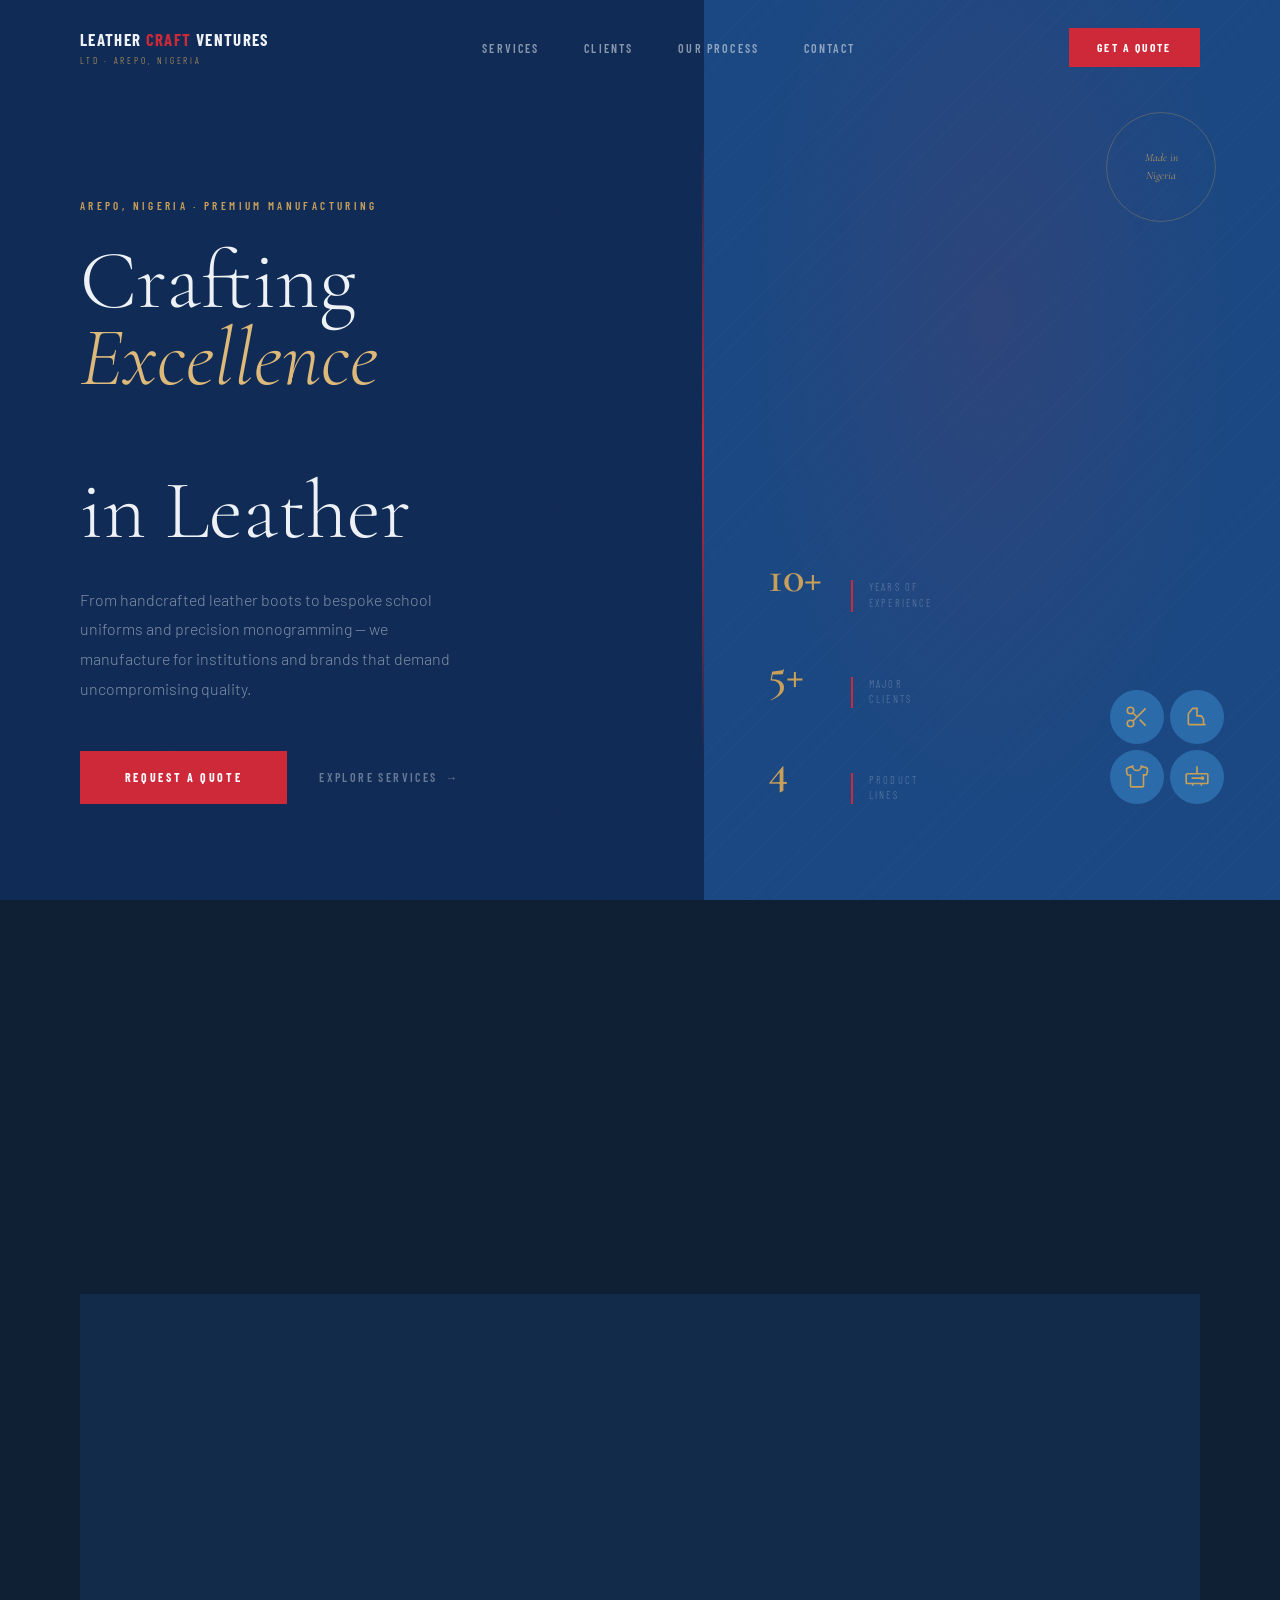
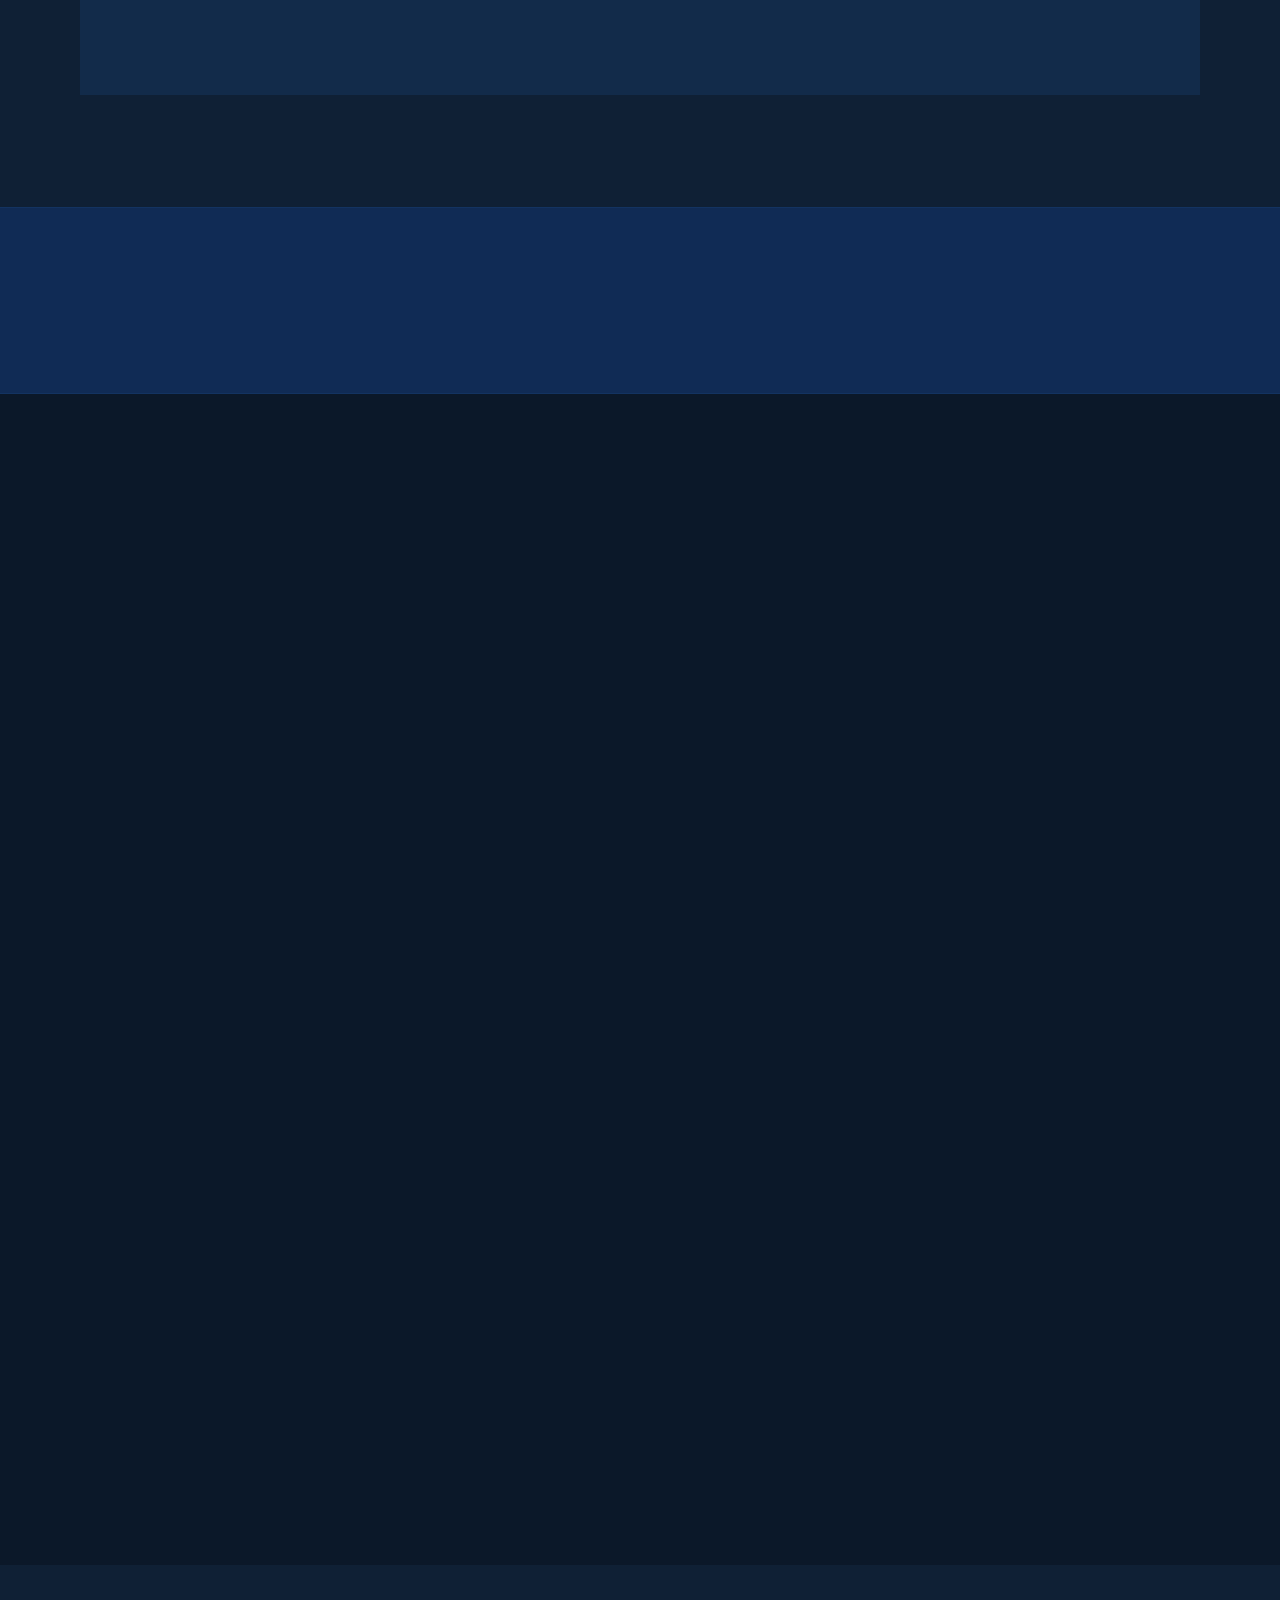
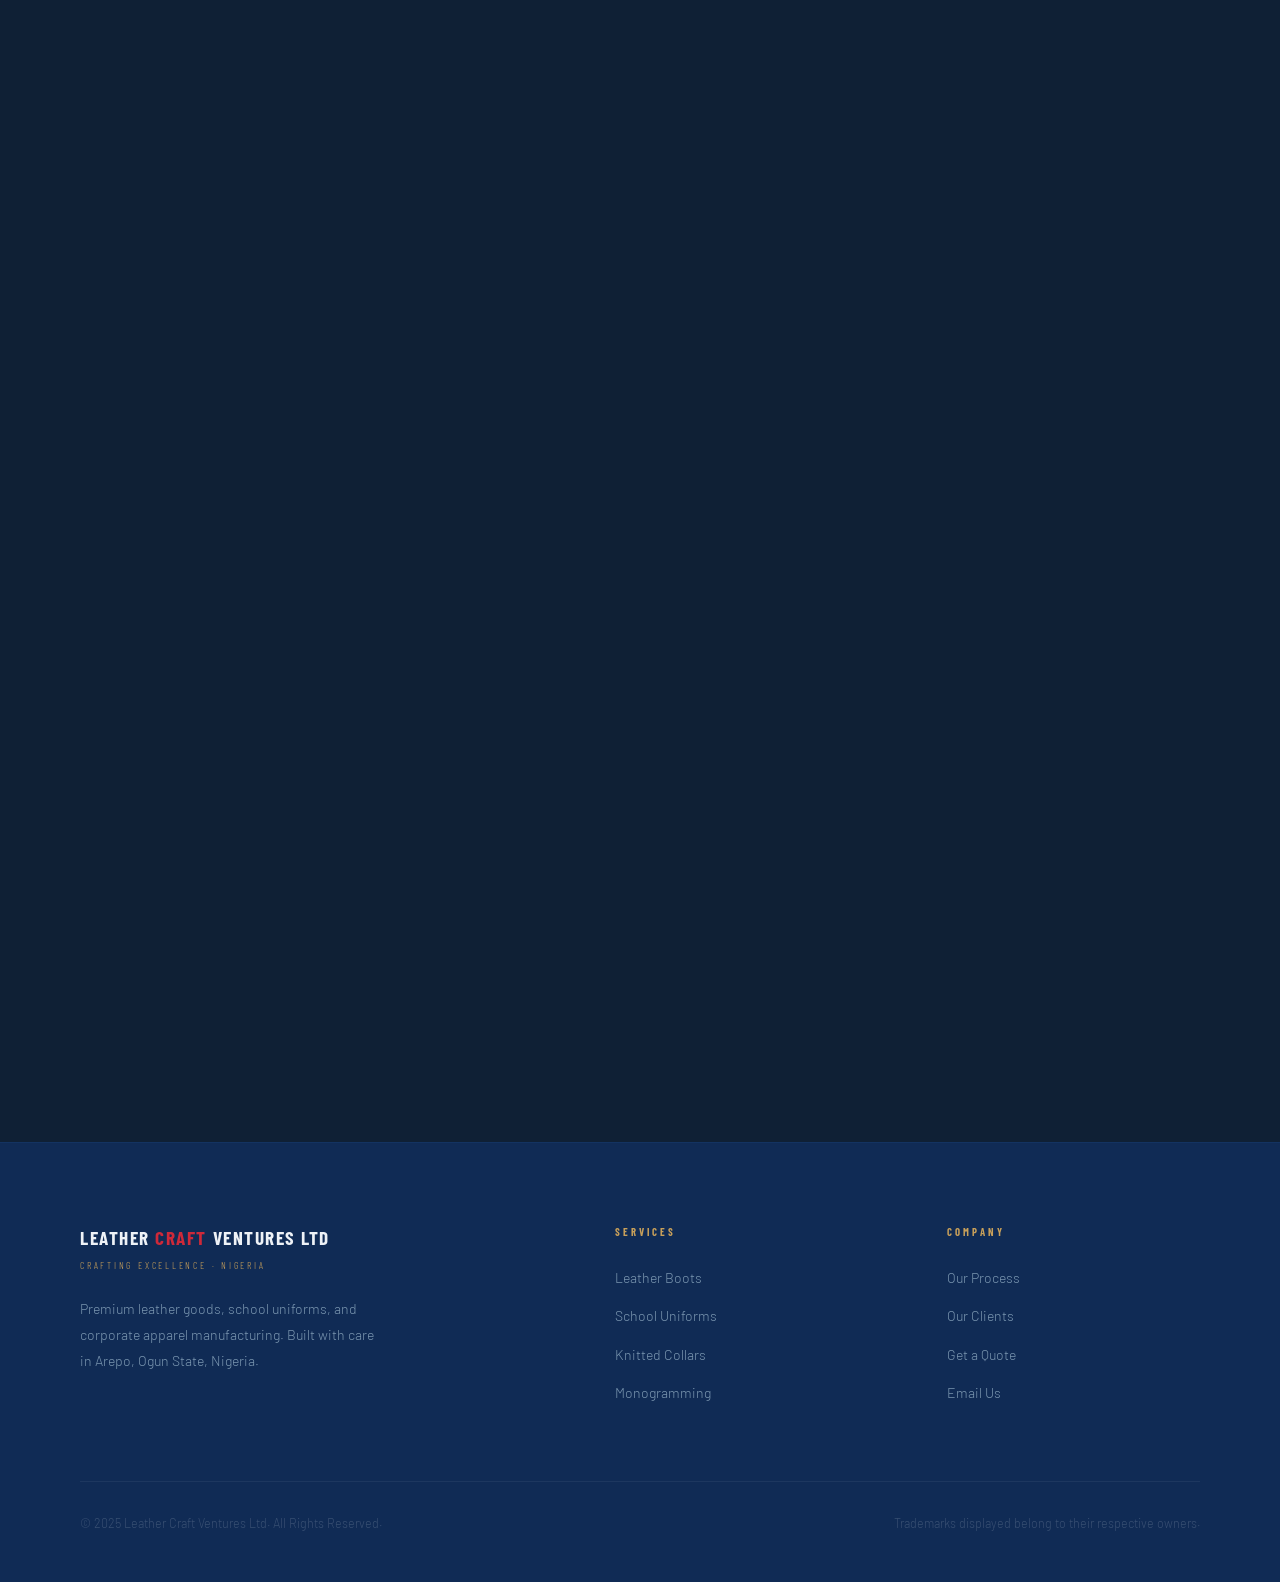
==== website/index.html @ 2928d52c "feat: add initial website with HTML and CSS files" ====
<!DOCTYPE html>
<html lang="en">
<head>
  <meta charset="UTF-8" />
  <meta name="viewport" content="width=device-width, initial-scale=1.0" />
  <meta name="description" content="Leather Craft Ventures Ltd — Nigeria's specialists in premium leather boots, school uniforms, knitted collars, and corporate monogramming. Trusted by Radisson Blu, G4S, UAC and more." />
  <meta name="keywords" content="leather boots Nigeria, school uniforms manufacturer, monogramming Nigeria, corporate apparel, knitted collars" />
  <title>Leather Craft Ventures Ltd — Crafting Excellence</title>

  <!-- Fonts -->
  <link rel="preconnect" href="https://fonts.googleapis.com" />
  <link rel="preconnect" href="https://fonts.gstatic.com" crossorigin />
  <link href="https://fonts.googleapis.com/css2?family=Cormorant+Garamond:ital,wght@0,300;0,400;0,600;0,700;1,300;1,400&family=Barlow:wght@300;400;500&family=Barlow+Condensed:wght@400;600;700&display=swap" rel="stylesheet" />

  <!-- Stylesheet -->
  <link rel="stylesheet" href="css/style.css" />
</head>
<body>

<!-- ═══════════════════════════════════════════════════
     NAVIGATION
════════════════════════════════════════════════════ -->
<nav id="site-nav" role="navigation" aria-label="Main navigation">

  <a href="#hero" class="nav-logo">
    <span class="nav-logo-main">Leather <span>Craft</span> Ventures</span>
    <span class="nav-logo-sub">Ltd · Arepo, Nigeria</span>
  </a>

  <ul class="nav-links" role="list">
    <li><a href="#services">Services</a></li>
    <li><a href="#clients">Clients</a></li>
    <li><a href="#process">Our Process</a></li>
    <li><a href="#contact">Contact</a></li>
  </ul>

  <a href="#contact" class="nav-quote">Get a Quote</a>

  <button
    id="nav-hamburger"
    class="nav-hamburger"
    aria-label="Open menu"
    aria-expanded="false"
    aria-controls="mobile-menu"
  >
    <span></span><span></span><span></span>
  </button>

</nav>

<!-- Mobile Menu -->
<div id="mobile-menu" class="mobile-menu" role="dialog" aria-label="Mobile navigation">
  <ul role="list">
    <li><a href="#services">Services</a></li>
    <li><a href="#clients">Clients</a></li>
    <li><a href="#process">Our Process</a></li>
    <li><a href="#contact">Contact</a></li>
    <li><a href="#contact" class="btn-primary">Get a Quote</a></li>
  </ul>
</div>


<!-- ═══════════════════════════════════════════════════
     HERO
════════════════════════════════════════════════════ -->
<section id="hero" aria-label="Hero">

  <div class="hero-left">
    <p class="hero-eyebrow">Arepo, Nigeria · Premium Manufacturing</p>
    <h1 class="hero-title">
      Crafting<br>
      <em>Excellence</em><br>
      in Leather
    </h1>
    <p class="hero-description">
      From handcrafted leather boots to bespoke school uniforms and precision
      monogramming — we manufacture for institutions and brands that demand
      uncompromising quality.
    </p>
    <div class="hero-ctas">
      <a href="#contact" class="btn-primary">Request a Quote</a>
      <a href="#services" class="btn-outline">Explore Services</a>
    </div>
  </div>

  <div class="hero-right" aria-hidden="true">
    <div class="hero-right-pattern"></div>

    <div class="hero-stats">
      <div class="hero-stat-item">
        <span class="hero-stat-num">10+</span>
        <span class="hero-stat-label">Years of<br>Experience</span>
      </div>
      <div class="hero-stat-item">
        <span class="hero-stat-num">5+</span>
        <span class="hero-stat-label">Major<br>Clients</span>
      </div>
      <div class="hero-stat-item">
        <span class="hero-stat-num">4</span>
        <span class="hero-stat-label">Product<br>Lines</span>
      </div>
    </div>

    <!-- 2×2 icon grid — mirrors the brand logo motif -->
    <div class="hero-icon-grid">
      <!-- Scissors -->
      <div class="hero-icon-cell">
        <svg viewBox="0 0 24 24" fill="none" stroke="currentColor" stroke-width="1.5">
          <circle cx="6" cy="6" r="3"/><circle cx="6" cy="18" r="3"/>
          <path d="M20 4L8.12 15.88M14.47 14.48L20 20M8.12 8.12L12 12"/>
        </svg>
      </div>
      <!-- Boot -->
      <div class="hero-icon-cell">
        <svg viewBox="0 0 24 24" fill="none" stroke="currentColor" stroke-width="1.5">
          <path d="M4 19h16M4 19V9l4-5h4v7h4l2 3v5"/>
        </svg>
      </div>
      <!-- Shirt -->
      <div class="hero-icon-cell">
        <svg viewBox="0 0 24 24" fill="none" stroke="currentColor" stroke-width="1.5">
          <path d="M20.38 3.46L16 2a4 4 0 01-8 0L3.62 3.46a2 2 0 00-1.34 2.23l.58 3.57a1 1 0 00.99.84H6v10a1 1 0 001 1h10a1 1 0 001-1V10h2.15a1 1 0 00.99-.84l.58-3.57a2 2 0 00-1.34-2.23z"/>
        </svg>
      </div>
      <!-- Sewing machine -->
      <div class="hero-icon-cell">
        <svg viewBox="0 0 24 24" fill="none" stroke="currentColor" stroke-width="1.5">
          <rect x="2" y="9" width="20" height="9" rx="1"/>
          <path d="M12 2v7M8 18v2M16 18v2M7 13h10"/>
          <circle cx="17" cy="13" r="1" fill="currentColor"/>
        </svg>
      </div>
    </div>

    <div class="hero-stamp">
      <p>Made in<br>Nigeria</p>
    </div>
  </div>

</section>


<!-- ═══════════════════════════════════════════════════
     SERVICES
════════════════════════════════════════════════════ -->
<section id="services" aria-label="Services">
  <div class="container">

    <div class="services-header">
      <div class="reveal">
        <p class="section-label">What We Do</p>
        <h2 class="section-title">Four pillars of<br><em>craft &amp; quality</em></h2>
        <div class="brand-rule"></div>
      </div>
      <p class="services-body-text reveal">
        Every product we make is built with decades of knowledge, precision tools,
        and a commitment to lasting quality. We serve businesses, schools, hotels,
        and institutions across Nigeria.
      </p>
    </div>

    <div class="services-grid">

      <!-- Leather Boots -->
      <article class="service-card reveal">
        <span class="service-index" aria-hidden="true">01</span>
        <div class="service-icon-wrap">
          <svg viewBox="0 0 24 24" fill="none" stroke="currentColor" stroke-width="1.5" aria-hidden="true">
            <path d="M4 19h16M4 19V9l4-5h4v7h4l2 3v5"/>
          </svg>
        </div>
        <h3 class="service-name">Premium Leather Boots</h3>
        <p class="service-desc">
          Handcrafted boots built for durability, comfort, and professional
          appearance. Custom sizing and specifications for bulk corporate
          and institutional orders.
        </p>
      </article>

      <!-- School Uniforms -->
      <article class="service-card reveal">
        <span class="service-index" aria-hidden="true">02</span>
        <div class="service-icon-wrap">
          <svg viewBox="0 0 24 24" fill="none" stroke="currentColor" stroke-width="1.5" aria-hidden="true">
            <path d="M20.38 3.46L16 2a4 4 0 01-8 0L3.62 3.46a2 2 0 00-1.34 2.23l.58 3.57a1 1 0 00.99.84H6v10a1 1 0 001 1h10a1 1 0 001-1V10h2.15a1 1 0 00.99-.84l.58-3.57a2 2 0 00-1.34-2.23z"/>
          </svg>
        </div>
        <h3 class="service-name">School Uniforms</h3>
        <p class="service-desc">
          Elegantly designed, durable uniforms tailored to institutional
          specifications. Bulk production with consistent quality control
          throughout every batch.
        </p>
      </article>

      <!-- Knitted Collars -->
      <article class="service-card reveal">
        <span class="service-index" aria-hidden="true">03</span>
        <div class="service-icon-wrap">
          <svg viewBox="0 0 24 24" fill="none" stroke="currentColor" stroke-width="1.5" aria-hidden="true">
            <path d="M12 2C8 2 5 5 5 9c0 5 7 13 7 13s7-8 7-13c0-4-3-7-7-7z"/>
            <path d="M9 10s1-2 3-2 3 2 3 2"/>
          </svg>
        </div>
        <h3 class="service-name">Knitted Collars</h3>
        <p class="service-desc">
          Precision-knitted collars crafted to complement your apparel.
          Available in custom patterns, weights, and colourways for any
          uniform or garment line.
        </p>
      </article>

      <!-- Monogramming -->
      <article class="service-card reveal">
        <span class="service-index" aria-hidden="true">04</span>
        <div class="service-icon-wrap">
          <svg viewBox="0 0 24 24" fill="none" stroke="currentColor" stroke-width="1.5" aria-hidden="true">
            <circle cx="6" cy="6" r="3"/><circle cx="6" cy="18" r="3"/>
            <path d="M20 4L8.12 15.88M14.47 14.48L20 20M8.12 8.12L12 12"/>
          </svg>
        </div>
        <h3 class="service-name">Monogramming &amp; Customisation</h3>
        <p class="service-desc">
          Brand your apparel with precision embroidery, monograms, and
          custom detailing — perfect for hotels, security firms, and
          corporate identity programmes.
        </p>
      </article>

    </div>
  </div>
</section>


<!-- ═══════════════════════════════════════════════════
     CLIENTS
════════════════════════════════════════════════════ -->
<section id="clients" aria-label="Trusted clients">
  <div class="container">
    <div class="clients-inner reveal">
      <p class="clients-heading">Trusted by</p>
      <ul class="clients-names" role="list">
        <li class="client-name">Radisson Blu</li>
        <li class="client-name">UAC Nigeria</li>
        <li class="client-name">Olode Village</li>
        <li class="client-name">G4S Security</li>
        <li class="client-name">Sunflag Nigeria</li>
      </ul>
    </div>
  </div>
</section>


<!-- ═══════════════════════════════════════════════════
     PROCESS
════════════════════════════════════════════════════ -->
<section id="process" aria-label="Our process">
  <div class="container">

    <div class="reveal">
      <p class="section-label">How We Work</p>
      <h2 class="section-title">From brief to<br><em>finished product</em></h2>
      <div class="brand-rule"></div>
    </div>

    <div class="process-layout">

      <ol class="process-steps" role="list">
        <li class="process-step reveal">
          <span class="step-number">01</span>
          <div>
            <h3 class="step-title">Consultation &amp; Brief</h3>
            <p class="step-body">
              We take time to understand your requirements — quantities,
              specifications, timelines, and branding. Every order begins
              with a thorough conversation.
            </p>
          </div>
        </li>
        <li class="process-step reveal">
          <span class="step-number">02</span>
          <div>
            <h3 class="step-title">Sampling &amp; Approval</h3>
            <p class="step-body">
              We produce samples before full production begins. Your explicit
              approval is required before we proceed — no surprises at delivery.
            </p>
          </div>
        </li>
        <li class="process-step reveal">
          <span class="step-number">03</span>
          <div>
            <h3 class="step-title">Production</h3>
            <p class="step-body">
              Our skilled craftsmen work to your exact specifications using
              quality materials. Every batch undergoes rigorous quality checks
              throughout production.
            </p>
          </div>
        </li>
        <li class="process-step reveal">
          <span class="step-number">04</span>
          <div>
            <h3 class="step-title">Delivery</h3>
            <p class="step-body">
              We deliver your completed order on schedule and stay in
              communication throughout so you always know where your order
              stands.
            </p>
          </div>
        </li>
      </ol>

      <div class="process-panel reveal" aria-hidden="true">
        <p class="process-panel-quote">
          "Quality is never an accident. It is always the result of
          intelligent effort."
        </p>
        <p class="process-panel-attr">Leather Craft Ventures Ltd</p>
      </div>

    </div>
  </div>
</section>


<!-- ═══════════════════════════════════════════════════
     CONTACT
════════════════════════════════════════════════════ -->
<section id="contact" aria-label="Contact and quote request">
  <div class="container">

    <div class="reveal">
      <p class="section-label">Get In Touch</p>
      <h2 class="section-title">Request a quote or<br><em>start a conversation</em></h2>
      <div class="brand-rule"></div>
    </div>

    <div class="contact-layout">

      <!-- Contact Details -->
      <address class="reveal" style="font-style:normal;">
        <div class="contact-detail-group">
          <h3>Address</h3>
          <p>53 Wendy Garba<br>Arepo, 110105<br>Ogun State, Nigeria</p>
        </div>
        <div class="contact-detail-group">
          <h3>Phone</h3>
          <a href="tel:+2348023228675">+234 802 322 8675</a>
          <a href="tel:+2348026595188">+234 802 659 5188</a>
        </div>
        <div class="contact-detail-group">
          <h3>Email</h3>
          <a href="mailto:contact@leathercraftventuresltd.ng">
            contact@leathercraftventuresltd.ng
          </a>
        </div>
        <div class="contact-detail-group">
          <h3>Business Hours</h3>
          <p>Monday – Friday: 8:00am – 5:00pm<br>Saturday: 9:00am – 2:00pm</p>
        </div>
      </address>

      <!-- Quote Form -->
      <form id="quote-form" class="reveal" novalidate aria-label="Quote request form">
        <div class="form-row">
          <div class="form-group">
            <label for="first-name">First Name</label>
            <input id="first-name" name="first_name" type="text" placeholder="Emeka" required />
          </div>
          <div class="form-group">
            <label for="last-name">Last Name</label>
            <input id="last-name" name="last_name" type="text" placeholder="Okafor" required />
          </div>
        </div>
        <div class="form-group">
          <label for="company">Organisation / Company</label>
          <input id="company" name="company" type="text" placeholder="Your Company Name" />
        </div>
        <div class="form-group">
          <label for="email">Email Address</label>
          <input id="email" name="email" type="email" placeholder="you@company.com" required />
        </div>
        <div class="form-group">
          <label for="phone">Phone Number</label>
          <input id="phone" name="phone" type="tel" placeholder="+234 800 000 0000" />
        </div>
        <div class="form-group">
          <label for="product">Product of Interest</label>
          <select id="product" name="product">
            <option value="" disabled selected>Select a product</option>
            <option value="boots">Leather Boots</option>
            <option value="uniforms">School Uniforms</option>
            <option value="collars">Knitted Collars</option>
            <option value="monogram">Monogramming &amp; Customisation</option>
            <option value="multiple">Multiple Products</option>
          </select>
        </div>
        <div class="form-group">
          <label for="message">Message / Requirements</label>
          <textarea
            id="message"
            name="message"
            placeholder="Describe your requirements — quantity, specifications, timeline, etc."
          ></textarea>
        </div>
        <button type="submit" class="form-submit">Send Enquiry</button>
        <p id="form-success" class="form-success" role="status" aria-live="polite">
          ✓ Thank you — we'll be in touch within one business day.
        </p>
      </form>

    </div>
  </div>
</section>


<!-- ═══════════════════════════════════════════════════
     FOOTER
════════════════════════════════════════════════════ -->
<footer id="site-footer">
  <div class="container">

    <div class="footer-grid">
      <div>
        <p class="footer-brand-name">Leather <span>Craft</span> Ventures Ltd</p>
        <p class="footer-brand-tag">Crafting Excellence · Nigeria</p>
        <p class="footer-brand-blurb">
          Premium leather goods, school uniforms, and corporate apparel
          manufacturing. Built with care in Arepo, Ogun State, Nigeria.
        </p>
      </div>

      <nav class="footer-col" aria-label="Services navigation">
        <h4>Services</h4>
        <ul role="list">
          <li><a href="#services">Leather Boots</a></li>
          <li><a href="#services">School Uniforms</a></li>
          <li><a href="#services">Knitted Collars</a></li>
          <li><a href="#services">Monogramming</a></li>
        </ul>
      </nav>

      <nav class="footer-col" aria-label="Company navigation">
        <h4>Company</h4>
        <ul role="list">
          <li><a href="#process">Our Process</a></li>
          <li><a href="#clients">Our Clients</a></li>
          <li><a href="#contact">Get a Quote</a></li>
          <li><a href="mailto:contact@leathercraftventuresltd.ng">Email Us</a></li>
        </ul>
      </nav>
    </div>

    <div class="footer-bottom">
      <p>© 2025 Leather Craft Ventures Ltd. All Rights Reserved.</p>
      <p>Trademarks displayed belong to their respective owners.</p>
    </div>

  </div>
</footer>

<!-- Script -->
<script src="js/main.js"></script>

</body>
</html>
---- website/css/style.css ----
/* ============================================================
   LEATHER CRAFT VENTURES LTD — Main Stylesheet
   Brand Palette (extracted from logo):
     Navy    #1B4882  — "LEATHER" wordmark, primary
     Crimson #CE2939  — "CRAFT" wordmark, primary accent
     Steel   #2B6BAA  — icon circle fills, secondary
     Gold    #C8A05A  — icon highlights, premium detail
   ============================================================ */

/* ─────────────────────────────────────────
   DESIGN TOKENS
───────────────────────────────────────── */
:root {
  /* Brand colours */
  --navy:           #1B4882;
  --navy-deep:      #102B55;
  --navy-mid:       #1E5494;
  --crimson:        #CE2939;
  --crimson-dark:   #A81F2D;
  --steel:          #2B6BAA;
  --gold:           #C8A05A;
  --gold-light:     #DDB97A;

  /* Neutrals */
  --white:          #FFFFFF;
  --off-white:      #EEF2F7;
  --text-body:      #C0CEDC;
  --text-muted:     #7A96B0;
  --dark:           #0B1829;
  --charcoal:       #0F2035;

  /* Borders */
  --border:         rgba(27, 72, 130, 0.28);
  --border-gold:    rgba(200, 160, 90, 0.2);

  /* Typography */
  --font-serif:     'Cormorant Garamond', Georgia, serif;
  --font-sans:      'Barlow', 'Helvetica Neue', sans-serif;
  --font-cond:      'Barlow Condensed', 'Arial Narrow', sans-serif;

  /* Motion */
  --ease-out:       cubic-bezier(0.22, 1, 0.36, 1);

  /* Layout */
  --section-pad:    7rem 5rem;
  --max-width:      1280px;
}

/* ─────────────────────────────────────────
   RESET
───────────────────────────────────────── */
*, *::before, *::after { box-sizing: border-box; margin: 0; padding: 0; }
html   { scroll-behavior: smooth; font-size: 16px; }
img    { display: block; max-width: 100%; }
a      { color: inherit; text-decoration: none; }
button { cursor: pointer; font: inherit; }
ul     { list-style: none; }

/* ─────────────────────────────────────────
   BASE
───────────────────────────────────────── */
body {
  background: var(--dark);
  color: var(--off-white);
  font-family: var(--font-sans);
  font-weight: 300;
  line-height: 1.6;
  overflow-x: hidden;
}

/* Subtle grain overlay */
body::after {
  content: '';
  position: fixed;
  inset: 0;
  pointer-events: none;
  z-index: 9998;
  opacity: 0.2;
  background-image: url("data:image/svg+xml,%3Csvg xmlns='http://www.w3.org/2000/svg' width='300' height='300'%3E%3Cfilter id='g'%3E%3CfeTurbulence type='fractalNoise' baseFrequency='0.75' numOctaves='4' stitchTiles='stitch'/%3E%3C/filter%3E%3Crect width='300' height='300' filter='url(%23g)' opacity='0.05'/%3E%3C/svg%3E");
}

/* ─────────────────────────────────────────
   UTILITIES
───────────────────────────────────────── */
.container {
  max-width: var(--max-width);
  margin: 0 auto;
}

.section-label {
  font-family: var(--font-cond);
  font-size: 0.7rem;
  font-weight: 600;
  letter-spacing: 0.32em;
  text-transform: uppercase;
  color: var(--gold);
  margin-bottom: 1rem;
}

.section-title {
  font-family: var(--font-serif);
  font-size: clamp(2.4rem, 4vw, 3.8rem);
  font-weight: 300;
  line-height: 1.05;
  color: var(--off-white);
}
.section-title em {
  font-style: italic;
  color: var(--gold-light);
}

/* Brand rule uses crimson to match logo accent */
.brand-rule {
  width: 44px;
  height: 3px;
  background: var(--crimson);
  margin: 1.8rem 0;
}

/* ─────────────────────────────────────────
   SCROLL REVEAL
───────────────────────────────────────── */
.reveal {
  opacity: 0;
  transform: translateY(28px);
  transition: opacity 0.75s var(--ease-out), transform 0.75s var(--ease-out);
}
.reveal.visible {
  opacity: 1;
  transform: translateY(0);
}

/* ─────────────────────────────────────────
   NAV
───────────────────────────────────────── */
#site-nav {
  position: fixed;
  inset: 0 0 auto;
  z-index: 200;
  padding: 1.6rem 5rem;
  display: flex;
  align-items: center;
  justify-content: space-between;
  border-bottom: 1px solid transparent;
  transition: background 0.4s, padding 0.3s, border-color 0.4s;
}
#site-nav.scrolled {
  background: rgba(11, 24, 41, 0.97);
  backdrop-filter: blur(14px);
  padding: 1rem 5rem;
  border-bottom-color: var(--border);
}

.nav-logo        { display: flex; flex-direction: column; gap: 0.1rem; }
.nav-logo-main {
  font-family: var(--font-cond);
  font-size: 1.05rem;
  font-weight: 700;
  letter-spacing: 0.08em;
  text-transform: uppercase;
  color: var(--off-white);
}
.nav-logo-main span { color: var(--crimson); }
.nav-logo-sub {
  font-family: var(--font-cond);
  font-size: 0.58rem;
  letter-spacing: 0.3em;
  text-transform: uppercase;
  color: var(--gold);
}

.nav-links {
  display: flex;
  align-items: center;
  gap: 2.8rem;
}
.nav-links a {
  font-family: var(--font-cond);
  font-size: 0.75rem;
  font-weight: 600;
  letter-spacing: 0.18em;
  text-transform: uppercase;
  color: rgba(238, 242, 247, 0.55);
  transition: color 0.2s;
  position: relative;
}
.nav-links a::after {
  content: '';
  position: absolute;
  bottom: -3px; left: 0;
  width: 0; height: 2px;
  background: var(--crimson);
  transition: width 0.3s;
}
.nav-links a:hover        { color: var(--off-white); }
.nav-links a:hover::after { width: 100%; }

.nav-quote {
  font-family: var(--font-cond);
  font-size: 0.72rem;
  font-weight: 700;
  letter-spacing: 0.18em;
  text-transform: uppercase;
  color: var(--white);
  background: var(--crimson);
  padding: 0.65rem 1.8rem;
  border: none;
  transition: background 0.2s, transform 0.2s;
}
.nav-quote:hover { background: var(--crimson-dark); transform: translateY(-1px); }

.nav-hamburger {
  display: none;
  flex-direction: column;
  gap: 5px;
  background: none;
  border: none;
  padding: 4px;
}
.nav-hamburger span {
  width: 22px;
  height: 2px;
  background: var(--off-white);
  display: block;
  transition: all 0.3s;
}

/* ─────────────────────────────────────────
   MOBILE MENU
───────────────────────────────────────── */
.mobile-menu {
  display: none;
  position: fixed;
  top: 0; left: 0; right: 0;
  background: rgba(11, 24, 41, 0.98);
  backdrop-filter: blur(16px);
  padding: 6rem 3rem 3rem;
  z-index: 150;
  border-bottom: 1px solid var(--border);
  flex-direction: column;
}
.mobile-menu.open            { display: flex; }
.mobile-menu ul              { display: flex; flex-direction: column; }
.mobile-menu li              { border-bottom: 1px solid rgba(27,72,130,0.12); }
.mobile-menu a {
  display: block;
  padding: 1.1rem 0;
  font-family: var(--font-cond);
  font-size: 1.1rem;
  font-weight: 600;
  letter-spacing: 0.15em;
  text-transform: uppercase;
  color: rgba(238, 242, 247, 0.6);
  transition: color 0.2s;
}
.mobile-menu a:hover         { color: var(--crimson); }
.mobile-menu .btn-primary    { margin-top: 1.5rem; width: 100%; text-align: center; display: inline-block; }

/* ─────────────────────────────────────────
   BUTTONS
───────────────────────────────────────── */
.btn-primary {
  display: inline-block;
  padding: 1.05rem 2.8rem;
  background: var(--crimson);
  color: var(--white);
  font-family: var(--font-cond);
  font-size: 0.75rem;
  font-weight: 700;
  letter-spacing: 0.22em;
  text-transform: uppercase;
  border: none;
  transition: background 0.2s, transform 0.2s;
}
.btn-primary:hover { background: var(--crimson-dark); transform: translateY(-2px); }

.btn-outline {
  display: inline-flex;
  align-items: center;
  gap: 0.5rem;
  font-family: var(--font-cond);
  font-size: 0.75rem;
  font-weight: 600;
  letter-spacing: 0.2em;
  text-transform: uppercase;
  color: rgba(238, 242, 247, 0.4);
  transition: color 0.2s;
}
.btn-outline::after        { content: '→'; transition: transform 0.2s; }
.btn-outline:hover         { color: var(--off-white); }
.btn-outline:hover::after  { transform: translateX(4px); }

/* ─────────────────────────────────────────
   HERO
───────────────────────────────────────── */
#hero {
  min-height: 100vh;
  display: grid;
  grid-template-columns: 55% 45%;
  overflow: hidden;
}

.hero-left {
  background: var(--navy-deep);
  display: flex;
  flex-direction: column;
  justify-content: flex-end;
  padding: 9rem 5rem 6rem;
  position: relative;
}
.hero-left::after {
  content: '';
  position: absolute;
  right: 0; top: 15%; bottom: 15%;
  width: 2px;
  background: linear-gradient(180deg, transparent, var(--crimson) 50%, transparent);
}

.hero-eyebrow {
  font-family: var(--font-cond);
  font-size: 0.7rem;
  font-weight: 600;
  letter-spacing: 0.3em;
  text-transform: uppercase;
  color: var(--gold);
  margin-bottom: 1.8rem;
  opacity: 0;
  animation: fadeUp 0.8s 0.3s forwards;
}

.hero-title {
  font-family: var(--font-serif);
  font-size: clamp(3.8rem, 6.5vw, 6.5rem);
  font-weight: 300;
  line-height: 0.92;
  margin-bottom: 2.2rem;
  opacity: 0;
  animation: fadeUp 0.9s 0.5s forwards;
}
.hero-title em {
  font-style: italic;
  color: var(--gold-light);
  display: block;
}

.hero-description {
  font-size: 1rem;
  line-height: 1.85;
  color: rgba(238, 242, 247, 0.5);
  max-width: 42ch;
  margin-bottom: 3rem;
  opacity: 0;
  animation: fadeUp 0.9s 0.7s forwards;
}

.hero-ctas {
  display: flex;
  align-items: center;
  gap: 2rem;
  opacity: 0;
  animation: fadeUp 0.9s 0.9s forwards;
}

.hero-right {
  background: var(--navy);
  position: relative;
  overflow: hidden;
}
.hero-right-pattern {
  position: absolute;
  inset: 0;
  background:
    radial-gradient(ellipse at 50% 35%, rgba(206, 41, 57, 0.1) 0%, transparent 60%),
    repeating-linear-gradient(
      -45deg,
      transparent, transparent 14px,
      rgba(238, 242, 247, 0.015) 14px, rgba(238, 242, 247, 0.015) 15px
    );
}

.hero-stats {
  position: absolute;
  bottom: 6rem; left: 4rem;
  display: flex;
  flex-direction: column;
  gap: 2.5rem;
  opacity: 0;
  animation: fadeUp 0.9s 1.1s forwards;
}
.hero-stat-item { display: flex; align-items: baseline; gap: 1.2rem; }
.hero-stat-num {
  font-family: var(--font-serif);
  font-size: 2.8rem;
  font-weight: 600;
  color: var(--gold);
  line-height: 1;
  min-width: 4rem;
}
.hero-stat-label {
  font-family: var(--font-cond);
  font-size: 0.65rem;
  letter-spacing: 0.2em;
  text-transform: uppercase;
  color: rgba(238, 242, 247, 0.3);
  border-left: 2px solid var(--crimson);
  padding-left: 1rem;
  line-height: 1.5;
}

.hero-stamp {
  position: absolute;
  top: 7rem; right: 4rem;
  width: 110px; height: 110px;
  border: 1px solid rgba(200, 160, 90, 0.3);
  border-radius: 50%;
  display: flex;
  align-items: center;
  justify-content: center;
  text-align: center;
  opacity: 0;
  animation: fadeIn 1s 1.3s forwards;
}
.hero-stamp p {
  font-family: var(--font-serif);
  font-size: 0.7rem;
  font-style: italic;
  color: var(--gold);
  line-height: 1.6;
}

/* 2×2 icon grid echoing the brand logo motif */
.hero-icon-grid {
  position: absolute;
  bottom: 6rem; right: 3.5rem;
  display: grid;
  grid-template-columns: 1fr 1fr;
  gap: 6px;
  opacity: 0;
  animation: fadeIn 1s 1.4s forwards;
}
.hero-icon-cell {
  width: 54px; height: 54px;
  background: var(--steel);
  border-radius: 50%;
  display: flex;
  align-items: center;
  justify-content: center;
}
.hero-icon-cell svg { width: 26px; height: 26px; color: var(--gold); }

/* ─────────────────────────────────────────
   SERVICES
───────────────────────────────────────── */
#services {
  padding: var(--section-pad);
  background: var(--charcoal);
}

.services-header {
  display: grid;
  grid-template-columns: 1fr 1fr;
  gap: 4rem;
  align-items: end;
  margin-bottom: 5rem;
}
.services-body-text {
  font-size: 1rem;
  line-height: 1.9;
  color: var(--text-body);
  max-width: 48ch;
}

.services-grid {
  display: grid;
  grid-template-columns: repeat(4, 1fr);
  gap: 1px;
  background: var(--border);
}

.service-card {
  background: var(--dark);
  padding: 3rem 2.5rem;
  position: relative;
  overflow: hidden;
  transition: background 0.3s;
}
.service-card:hover { background: var(--charcoal); }
.service-card::before {
  content: '';
  position: absolute;
  bottom: 0; left: 0; right: 0;
  height: 3px;
  background: var(--crimson);
  transform: scaleX(0);
  transform-origin: left;
  transition: transform 0.4s var(--ease-out);
}
.service-card:hover::before { transform: scaleX(1); }

.service-index {
  position: absolute;
  top: 1.8rem; right: 2rem;
  font-family: var(--font-serif);
  font-size: 3.5rem;
  font-weight: 600;
  color: rgba(27, 72, 130, 0.1);
  line-height: 1;
  user-select: none;
}

/* Steel circle + gold icon — mirrors logo icon grid */
.service-icon-wrap {
  width: 52px; height: 52px;
  background: var(--steel);
  border-radius: 50%;
  display: flex;
  align-items: center;
  justify-content: center;
  margin-bottom: 2rem;
}
.service-icon-wrap svg { width: 26px; height: 26px; color: var(--gold); }

.service-name {
  font-family: var(--font-serif);
  font-size: 1.4rem;
  font-weight: 600;
  line-height: 1.2;
  margin-bottom: 1rem;
  color: var(--off-white);
}
.service-desc {
  font-size: 0.875rem;
  line-height: 1.8;
  color: var(--text-muted);
}

/* ─────────────────────────────────────────
   CLIENTS
───────────────────────────────────────── */
#clients {
  background: var(--navy-deep);
  padding: 5rem 5rem;
  border-top: 1px solid var(--border);
  border-bottom: 1px solid var(--border);
}
.clients-inner {
  display: flex;
  align-items: center;
  justify-content: space-between;
  flex-wrap: wrap;
  gap: 3rem;
}
.clients-heading {
  font-family: var(--font-cond);
  font-size: 0.68rem;
  font-weight: 600;
  letter-spacing: 0.32em;
  text-transform: uppercase;
  color: var(--text-muted);
  white-space: nowrap;
}
.clients-names {
  display: flex;
  align-items: center;
  gap: 4rem;
  flex-wrap: wrap;
}
.client-name {
  font-family: var(--font-cond);
  font-size: 1rem;
  font-weight: 600;
  letter-spacing: 0.1em;
  text-transform: uppercase;
  color: rgba(238, 242, 247, 0.2);
  transition: color 0.3s;
  cursor: default;
}
.client-name:hover { color: var(--gold-light); }

/* ─────────────────────────────────────────
   PROCESS
───────────────────────────────────────── */
#process {
  padding: var(--section-pad);
  background: var(--dark);
}
.process-layout {
  display: grid;
  grid-template-columns: 1fr 1fr;
  gap: 6rem;
  margin-top: 4rem;
  align-items: start;
}
.process-steps  { display: flex; flex-direction: column; }
.process-step {
  display: grid;
  grid-template-columns: 2.5rem 1fr;
  gap: 1.5rem;
  padding: 2.2rem 0;
  border-bottom: 1px solid rgba(27, 72, 130, 0.18);
}
.step-number {
  font-family: var(--font-cond);
  font-size: 0.72rem;
  font-weight: 700;
  letter-spacing: 0.1em;
  color: var(--crimson);
  padding-top: 0.25rem;
}
.step-title {
  font-family: var(--font-serif);
  font-size: 1.3rem;
  font-weight: 600;
  color: var(--off-white);
  margin-bottom: 0.6rem;
}
.step-body {
  font-size: 0.875rem;
  line-height: 1.8;
  color: var(--text-muted);
}

.process-panel {
  background: var(--navy-deep);
  padding: 4rem;
  display: flex;
  flex-direction: column;
  justify-content: center;
  gap: 2rem;
  min-height: 480px;
  position: relative;
}
.process-panel::before {
  content: '';
  position: absolute;
  inset: 2rem;
  border: 1px solid var(--border);
  pointer-events: none;
}
.process-panel-quote {
  font-family: var(--font-serif);
  font-size: 1.5rem;
  font-style: italic;
  font-weight: 300;
  color: rgba(238, 242, 247, 0.28);
  line-height: 1.55;
  position: relative;
  z-index: 1;
}
.process-panel-attr {
  font-family: var(--font-cond);
  font-size: 0.65rem;
  font-weight: 700;
  letter-spacing: 0.28em;
  text-transform: uppercase;
  color: var(--crimson);
  opacity: 0.6;
}

/* ─────────────────────────────────────────
   CONTACT
───────────────────────────────────────── */
#contact {
  padding: var(--section-pad);
  background: var(--charcoal);
}
.contact-layout {
  display: grid;
  grid-template-columns: 1fr 1.4fr;
  gap: 7rem;
  margin-top: 4rem;
}
.contact-detail-group        { margin-bottom: 2.8rem; }
.contact-detail-group h3 {
  font-family: var(--font-cond);
  font-size: 0.68rem;
  font-weight: 700;
  letter-spacing: 0.28em;
  text-transform: uppercase;
  color: var(--crimson);
  margin-bottom: 0.8rem;
}
.contact-detail-group p,
.contact-detail-group a {
  font-size: 0.9rem;
  line-height: 1.9;
  color: var(--text-body);
  display: block;
  transition: color 0.2s;
}
.contact-detail-group a:hover { color: var(--gold-light); }

.form-row   { display: grid; grid-template-columns: 1fr 1fr; gap: 1.2rem; }
.form-group { margin-bottom: 1.4rem; }
.form-group label {
  display: block;
  font-family: var(--font-cond);
  font-size: 0.67rem;
  font-weight: 700;
  letter-spacing: 0.22em;
  text-transform: uppercase;
  color: rgba(238, 242, 247, 0.32);
  margin-bottom: 0.5rem;
}
.form-group input,
.form-group select,
.form-group textarea {
  width: 100%;
  background: rgba(27, 72, 130, 0.12);
  border: 1px solid rgba(27, 72, 130, 0.3);
  border-radius: 0;
  color: var(--off-white);
  padding: 0.9rem 1.2rem;
  font-family: var(--font-sans);
  font-size: 0.9rem;
  font-weight: 300;
  outline: none;
  appearance: none;
  transition: border-color 0.2s, background 0.2s;
}
.form-group input:focus,
.form-group select:focus,
.form-group textarea:focus {
  border-color: var(--crimson);
  background: rgba(27, 72, 130, 0.22);
}
.form-group input::placeholder,
.form-group textarea::placeholder { color: rgba(238, 242, 247, 0.18); }
.form-group select                 { color: rgba(238, 242, 247, 0.5); }
.form-group select option          { background: var(--navy-deep); color: var(--off-white); }
.form-group textarea               { resize: vertical; min-height: 130px; }

.form-submit {
  width: 100%;
  padding: 1.1rem;
  background: var(--crimson);
  color: var(--white);
  font-family: var(--font-cond);
  font-size: 0.78rem;
  font-weight: 700;
  letter-spacing: 0.22em;
  text-transform: uppercase;
  border: none;
  transition: background 0.2s, transform 0.2s;
}
.form-submit:hover { background: var(--crimson-dark); transform: translateY(-2px); }

.form-success {
  font-family: var(--font-cond);
  font-size: 0.8rem;
  letter-spacing: 0.1em;
  color: var(--gold-light);
  margin-top: 1rem;
  display: none;
}

/* ─────────────────────────────────────────
   FOOTER
───────────────────────────────────────── */
#site-footer {
  background: var(--navy-deep);
  border-top: 1px solid var(--border);
  padding: 5rem 5rem 3rem;
}
.footer-grid {
  display: grid;
  grid-template-columns: 1.8fr 1fr 1fr;
  gap: 5rem;
  margin-bottom: 4rem;
}
.footer-brand-name {
  font-family: var(--font-cond);
  font-size: 1.2rem;
  font-weight: 700;
  letter-spacing: 0.08em;
  text-transform: uppercase;
  color: var(--off-white);
  margin-bottom: 0.3rem;
}
.footer-brand-name span  { color: var(--crimson); }
.footer-brand-tag {
  font-family: var(--font-cond);
  font-size: 0.62rem;
  letter-spacing: 0.28em;
  text-transform: uppercase;
  color: var(--gold);
  margin-bottom: 1.4rem;
}
.footer-brand-blurb {
  font-size: 0.875rem;
  line-height: 1.85;
  color: var(--text-muted);
  max-width: 38ch;
}
.footer-col h4 {
  font-family: var(--font-cond);
  font-size: 0.67rem;
  font-weight: 700;
  letter-spacing: 0.28em;
  text-transform: uppercase;
  color: var(--gold);
  margin-bottom: 1.5rem;
}
.footer-col li { margin-bottom: 0.8rem; }
.footer-col a {
  font-size: 0.875rem;
  color: var(--text-muted);
  transition: color 0.2s;
}
.footer-col a:hover { color: var(--off-white); }

.footer-bottom {
  border-top: 1px solid rgba(238, 242, 247, 0.06);
  padding-top: 2rem;
  display: flex;
  justify-content: space-between;
  align-items: center;
  flex-wrap: wrap;
  gap: 1rem;
}
.footer-bottom p { font-size: 0.78rem; color: rgba(238, 242, 247, 0.18); }

/* ─────────────────────────────────────────
   KEYFRAMES
───────────────────────────────────────── */
@keyframes fadeUp {
  from { opacity: 0; transform: translateY(22px); }
  to   { opacity: 1; transform: translateY(0); }
}
@keyframes fadeIn {
  from { opacity: 0; }
  to   { opacity: 1; }
}

/* ─────────────────────────────────────────
   RESPONSIVE
───────────────────────────────────────── */
@media (max-width: 1100px) {
  :root { --section-pad: 5rem 3rem; }
  #site-nav, #site-nav.scrolled { padding-left: 3rem; padding-right: 3rem; }
  #hero { grid-template-columns: 1fr; }
  .hero-right { display: none; }
  .hero-left { padding: 9rem 3rem 5rem; }
  .services-header { grid-template-columns: 1fr; gap: 2rem; }
  .services-grid { grid-template-columns: 1fr 1fr; }
  .process-layout { grid-template-columns: 1fr; }
  .process-panel { display: none; }
  .contact-layout { grid-template-columns: 1fr; gap: 3rem; }
  .footer-grid { grid-template-columns: 1fr 1fr; gap: 3rem; }
  .nav-links, .nav-quote { display: none; }
  .nav-hamburger { display: flex; }
}

@media (max-width: 640px) {
  :root { --section-pad: 4rem 1.5rem; }
  #site-nav, #site-nav.scrolled { padding-left: 1.5rem; padding-right: 1.5rem; }
  .hero-left { padding: 7rem 1.5rem 4rem; }
  .services-grid { grid-template-columns: 1fr; }
  .form-row { grid-template-columns: 1fr; }
  .footer-grid { grid-template-columns: 1fr; gap: 2.5rem; }
  .footer-bottom { flex-direction: column; text-align: center; }
  .clients-inner { flex-direction: column; align-items: flex-start; }
  .clients-names { gap: 2rem; }
}
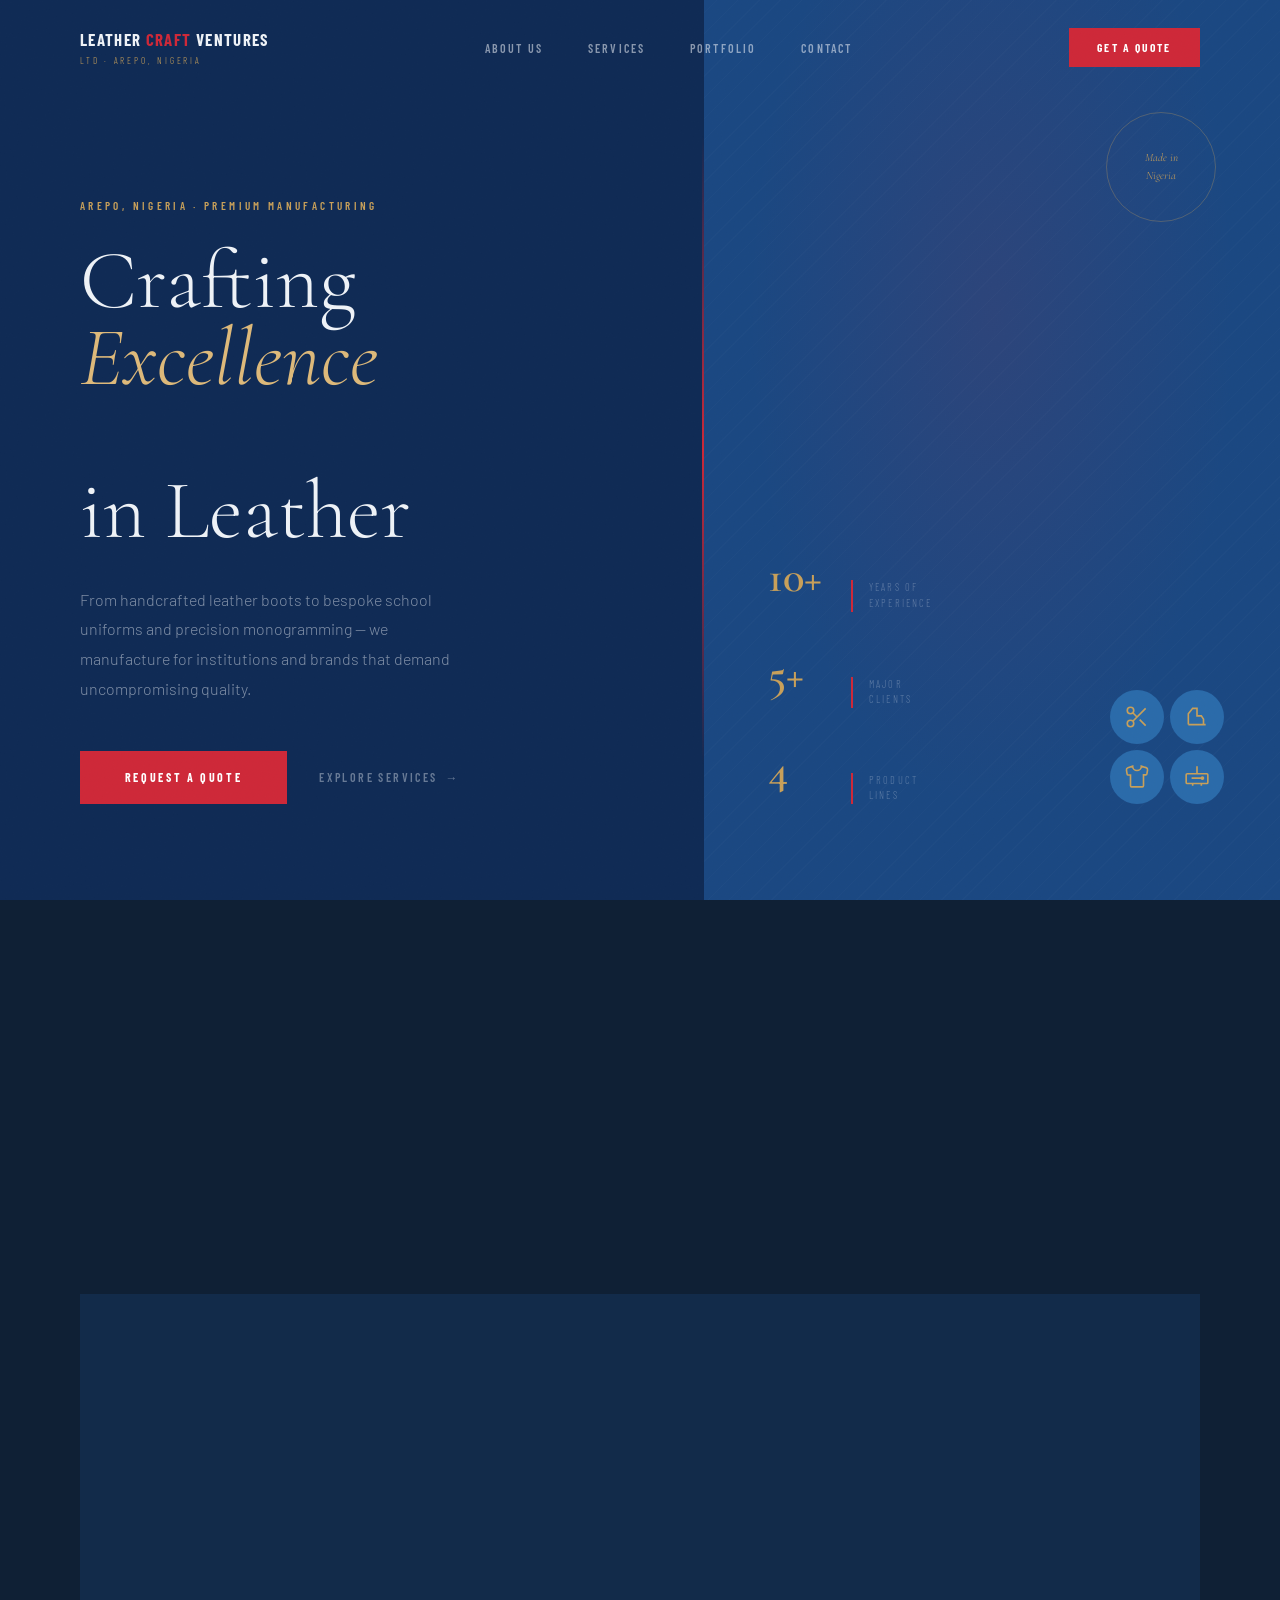
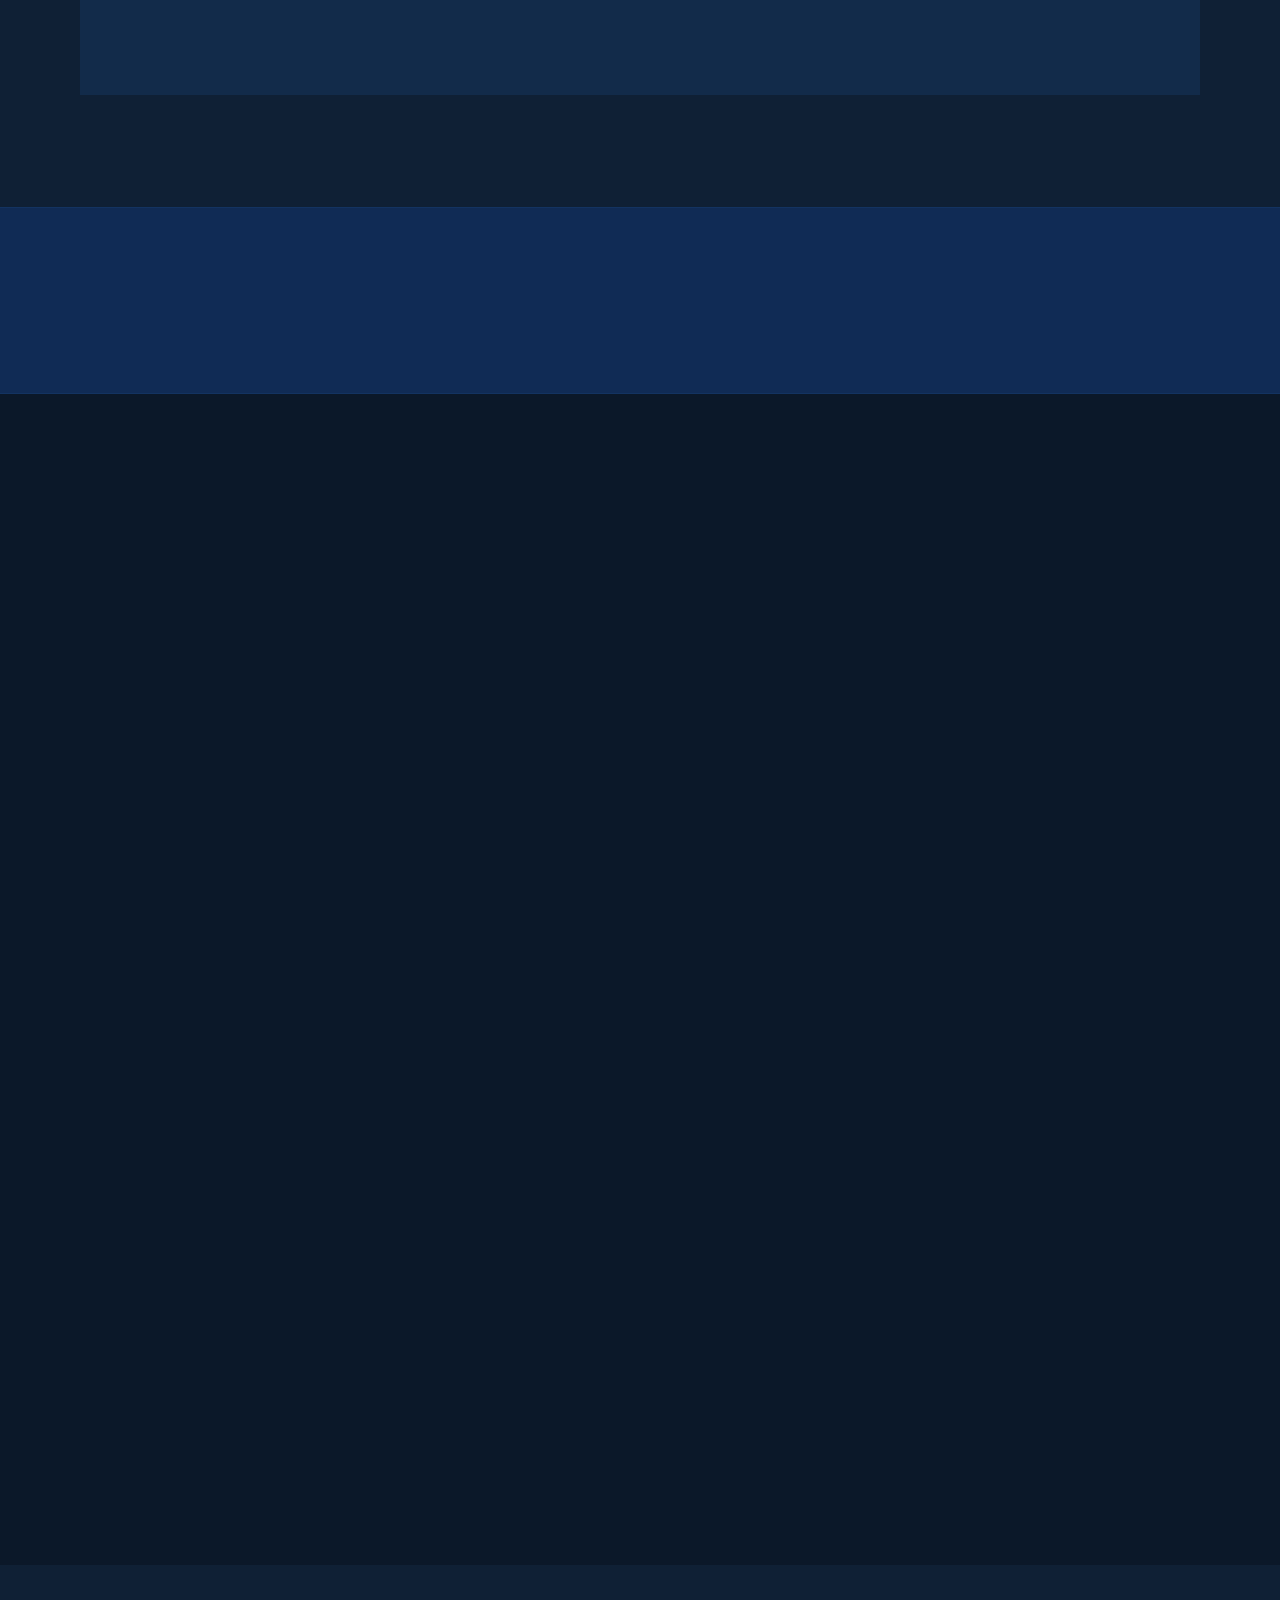
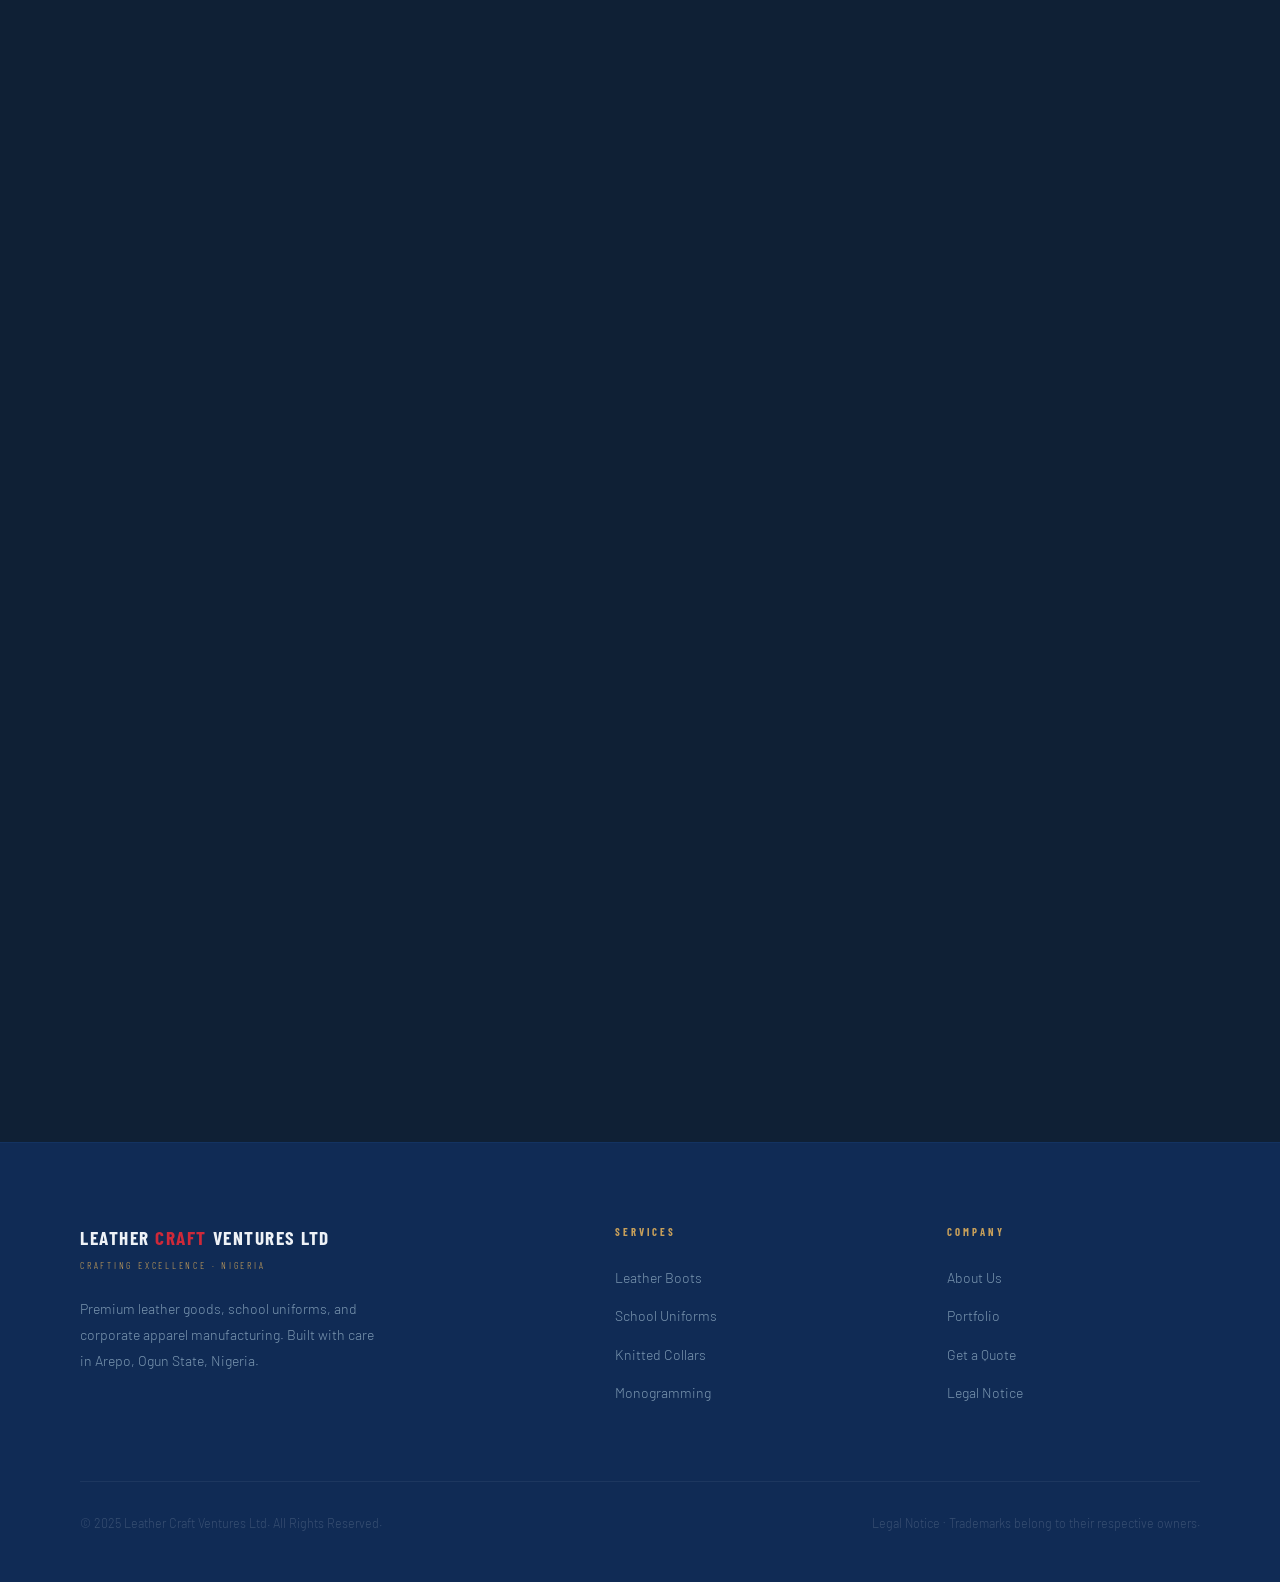
==== commit 22471602: "feat: add multi-page website with navigation, utilities, and content pages Co-authored-by: aider (cl" ====
--- a/website/index.html
+++ b/website/index.html
@@ -22,19 +22,19 @@
 ════════════════════════════════════════════════════ -->
 <nav id="site-nav" role="navigation" aria-label="Main navigation">
 
-  <a href="#hero" class="nav-logo">
+  <a href="index.html" class="nav-logo">
     <span class="nav-logo-main">Leather <span>Craft</span> Ventures</span>
     <span class="nav-logo-sub">Ltd · Arepo, Nigeria</span>
   </a>
 
   <ul class="nav-links" role="list">
-    <li><a href="#services">Services</a></li>
-    <li><a href="#clients">Clients</a></li>
-    <li><a href="#process">Our Process</a></li>
-    <li><a href="#contact">Contact</a></li>
+    <li><a href="about.html">About Us</a></li>
+    <li><a href="services.html">Services</a></li>
+    <li><a href="portfolio.html">Portfolio</a></li>
+    <li><a href="contact.html">Contact</a></li>
   </ul>
 
-  <a href="#contact" class="nav-quote">Get a Quote</a>
+  <a href="contact.html" class="nav-quote">Get a Quote</a>
 
   <button
     id="nav-hamburger"
@@ -51,11 +51,11 @@
 <!-- Mobile Menu -->
 <div id="mobile-menu" class="mobile-menu" role="dialog" aria-label="Mobile navigation">
   <ul role="list">
-    <li><a href="#services">Services</a></li>
-    <li><a href="#clients">Clients</a></li>
-    <li><a href="#process">Our Process</a></li>
-    <li><a href="#contact">Contact</a></li>
-    <li><a href="#contact" class="btn-primary">Get a Quote</a></li>
+    <li><a href="about.html">About Us</a></li>
+    <li><a href="services.html">Services</a></li>
+    <li><a href="portfolio.html">Portfolio</a></li>
+    <li><a href="contact.html">Contact</a></li>
+    <li><a href="contact.html" class="btn-primary">Get a Quote</a></li>
   </ul>
 </div>
 
@@ -434,27 +434,27 @@
       <nav class="footer-col" aria-label="Services navigation">
         <h4>Services</h4>
         <ul role="list">
-          <li><a href="#services">Leather Boots</a></li>
-          <li><a href="#services">School Uniforms</a></li>
-          <li><a href="#services">Knitted Collars</a></li>
-          <li><a href="#services">Monogramming</a></li>
+          <li><a href="services.html">Leather Boots</a></li>
+          <li><a href="services.html">School Uniforms</a></li>
+          <li><a href="services.html">Knitted Collars</a></li>
+          <li><a href="services.html">Monogramming</a></li>
         </ul>
       </nav>
 
       <nav class="footer-col" aria-label="Company navigation">
         <h4>Company</h4>
         <ul role="list">
-          <li><a href="#process">Our Process</a></li>
-          <li><a href="#clients">Our Clients</a></li>
-          <li><a href="#contact">Get a Quote</a></li>
-          <li><a href="mailto:contact@leathercraftventuresltd.ng">Email Us</a></li>
+          <li><a href="about.html">About Us</a></li>
+          <li><a href="portfolio.html">Portfolio</a></li>
+          <li><a href="contact.html">Get a Quote</a></li>
+          <li><a href="legal.html">Legal Notice</a></li>
         </ul>
       </nav>
     </div>
 
     <div class="footer-bottom">
       <p>© 2025 Leather Craft Ventures Ltd. All Rights Reserved.</p>
-      <p>Trademarks displayed belong to their respective owners.</p>
+      <p><a href="legal.html">Legal Notice</a> · Trademarks belong to their respective owners.</p>
     </div>
 
   </div>
@@ -464,4 +464,4 @@
 <script src="js/main.js"></script>
 
 </body>
-</html>+</html>
--- a/website/css/style.css
+++ b/website/css/style.css
@@ -821,6 +821,117 @@
 .footer-bottom p { font-size: 0.78rem; color: rgba(238, 242, 247, 0.18); }
 
 /* ─────────────────────────────────────────
+   PAGE HERO & CTA UTILITIES
+───────────────────────────────────────── */
+/* Page hero — used on all inner pages */
+.page-hero {
+  padding: 10rem 5rem 6rem;
+  background: var(--navy-deep);
+  position: relative;
+}
+.page-hero::after {
+  content: '';
+  position: absolute;
+  bottom: 0; left: 5rem;
+  width: 44px; height: 3px;
+  background: var(--crimson);
+}
+.page-hero-title {
+  font-family: var(--font-serif);
+  font-size: clamp(3rem, 5vw, 5rem);
+  font-weight: 300;
+  line-height: 1;
+  margin-bottom: 1.2rem;
+}
+.page-hero-title em { font-style: italic; color: var(--gold-light); }
+.page-hero-sub {
+  font-family: var(--font-cond);
+  font-size: 0.85rem;
+  letter-spacing: 0.18em;
+  text-transform: uppercase;
+  color: var(--text-muted);
+  max-width: 55ch;
+}
+
+/* CTA strip — reusable across pages */
+.cta-strip {
+  background: var(--crimson);
+  padding: 4rem 5rem;
+  display: flex;
+  align-items: center;
+  justify-content: space-between;
+  gap: 2rem;
+  flex-wrap: wrap;
+}
+.cta-strip-text {
+  font-family: var(--font-serif);
+  font-size: clamp(1.4rem, 2.5vw, 2rem);
+  font-weight: 300;
+  color: var(--white);
+}
+.btn-white {
+  display: inline-block;
+  padding: 1rem 2.5rem;
+  background: var(--white);
+  color: var(--crimson);
+  font-family: var(--font-cond);
+  font-size: 0.75rem;
+  font-weight: 700;
+  letter-spacing: 0.2em;
+  text-transform: uppercase;
+  white-space: nowrap;
+  transition: background 0.2s, color 0.2s;
+}
+.btn-white:hover { background: var(--off-white); }
+
+/* Portfolio grid */
+.portfolio-grid {
+  display: grid;
+  grid-template-columns: repeat(3, 1fr);
+  gap: 1px;
+  background: var(--border);
+}
+.portfolio-card { background: var(--dark); overflow: hidden; }
+.portfolio-card:hover .portfolio-thumb { transform: scale(1.03); }
+.portfolio-thumb-wrap { overflow: hidden; aspect-ratio: 4/3; }
+.portfolio-thumb {
+  width: 100%; height: 100%;
+  background: var(--navy);
+  display: flex;
+  align-items: center;
+  justify-content: center;
+  transition: transform 0.5s var(--ease-out);
+}
+.portfolio-thumb span {
+  font-family: var(--font-cond);
+  font-size: 0.7rem;
+  letter-spacing: 0.25em;
+  text-transform: uppercase;
+  color: rgba(238,242,247,0.2);
+}
+.portfolio-card-body { padding: 1.8rem 2rem; }
+.portfolio-card-category {
+  font-family: var(--font-cond);
+  font-size: 0.65rem;
+  letter-spacing: 0.25em;
+  text-transform: uppercase;
+  color: var(--crimson);
+  margin-bottom: 0.5rem;
+}
+.portfolio-card-title {
+  font-family: var(--font-serif);
+  font-size: 1.15rem;
+  font-weight: 600;
+  color: var(--off-white);
+  margin-bottom: 0.4rem;
+}
+.portfolio-card-desc {
+  font-size: 0.8rem;
+  color: var(--text-muted);
+  line-height: 1.7;
+}
+
+/* ─────────────────────────────────────────
    KEYFRAMES
 ───────────────────────────────────────── */
 @keyframes fadeUp {
@@ -849,6 +960,10 @@
   .footer-grid { grid-template-columns: 1fr 1fr; gap: 3rem; }
   .nav-links, .nav-quote { display: none; }
   .nav-hamburger { display: flex; }
+  .page-hero { padding: 9rem 3rem 5rem; }
+  .page-hero::after { left: 3rem; }
+  .cta-strip { padding: 3rem; }
+  .portfolio-grid { grid-template-columns: 1fr 1fr; }
 }
 
 @media (max-width: 640px) {
@@ -861,4 +976,8 @@
   .footer-bottom { flex-direction: column; text-align: center; }
   .clients-inner { flex-direction: column; align-items: flex-start; }
   .clients-names { gap: 2rem; }
-}+  .page-hero { padding: 8rem 1.5rem 4rem; }
+  .page-hero::after { left: 1.5rem; }
+  .cta-strip { padding: 2.5rem 1.5rem; flex-direction: column; align-items: flex-start; }
+  .portfolio-grid { grid-template-columns: 1fr; }
+}
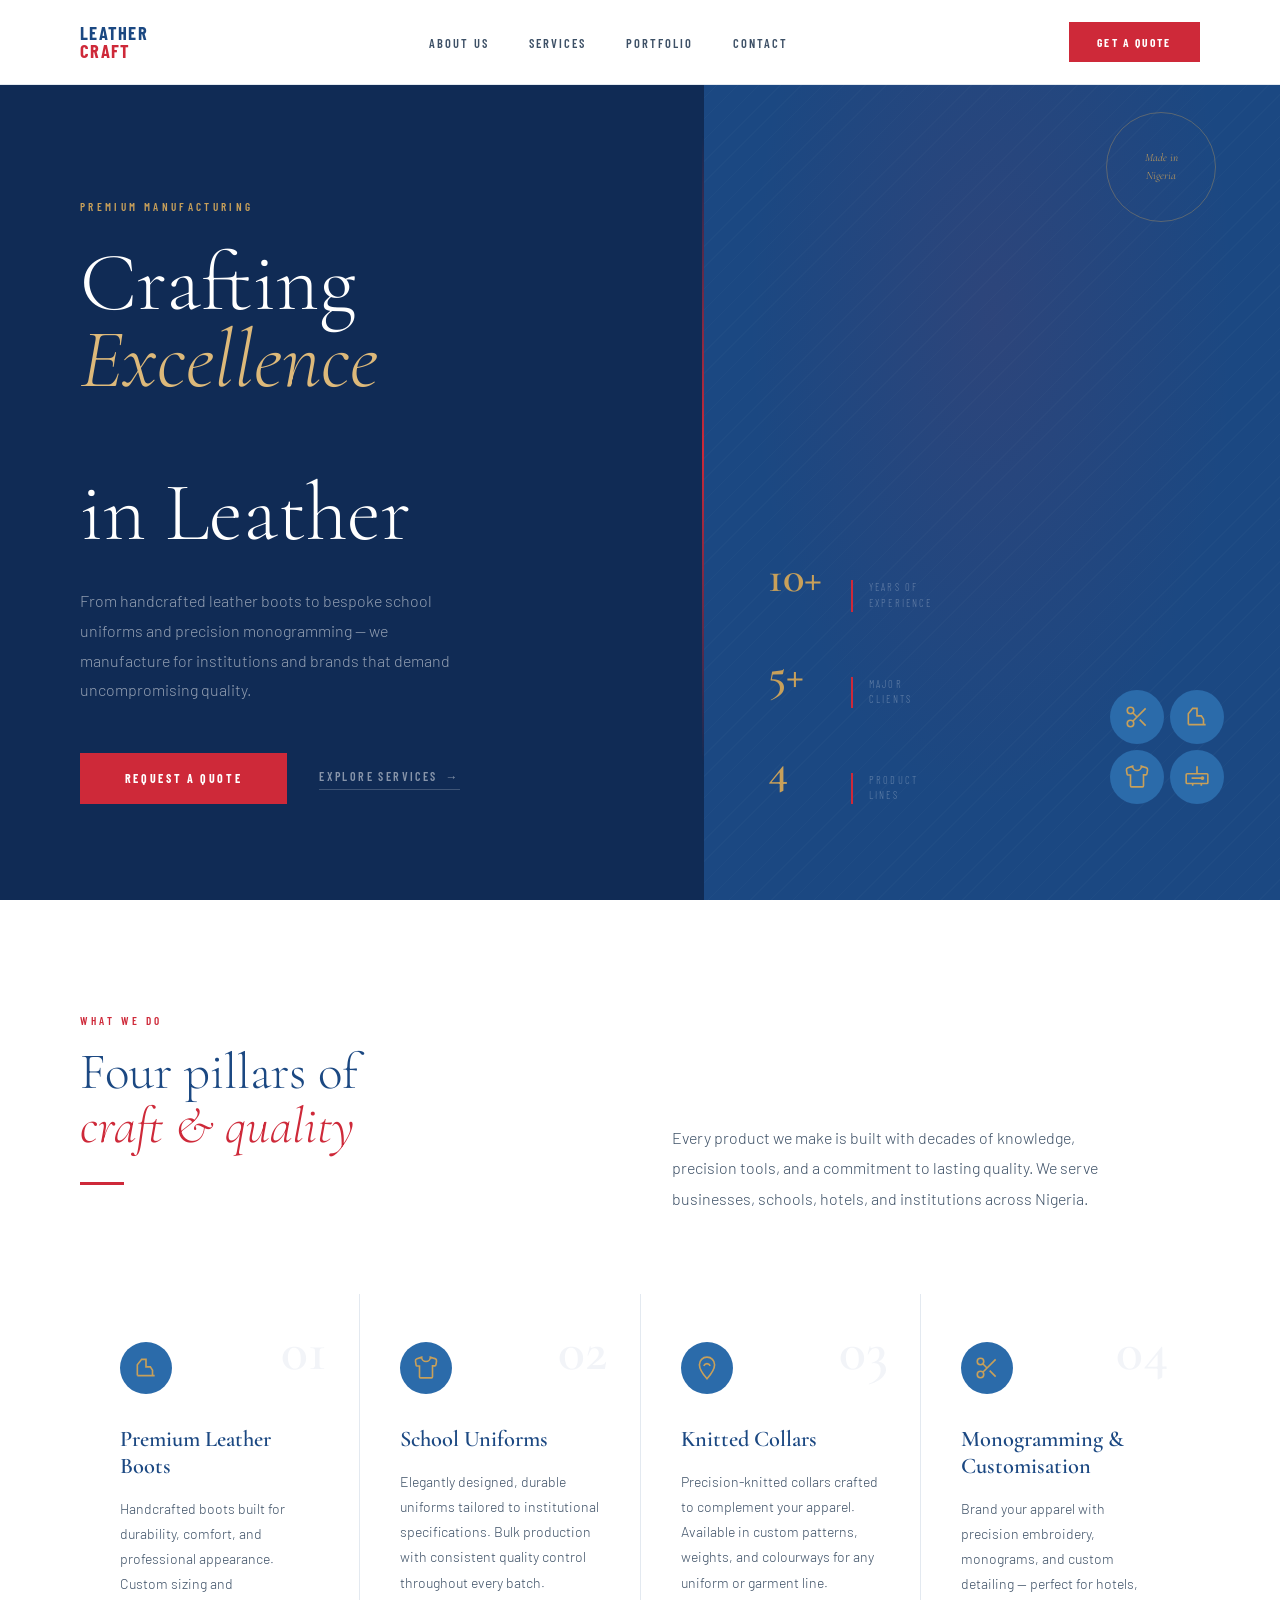
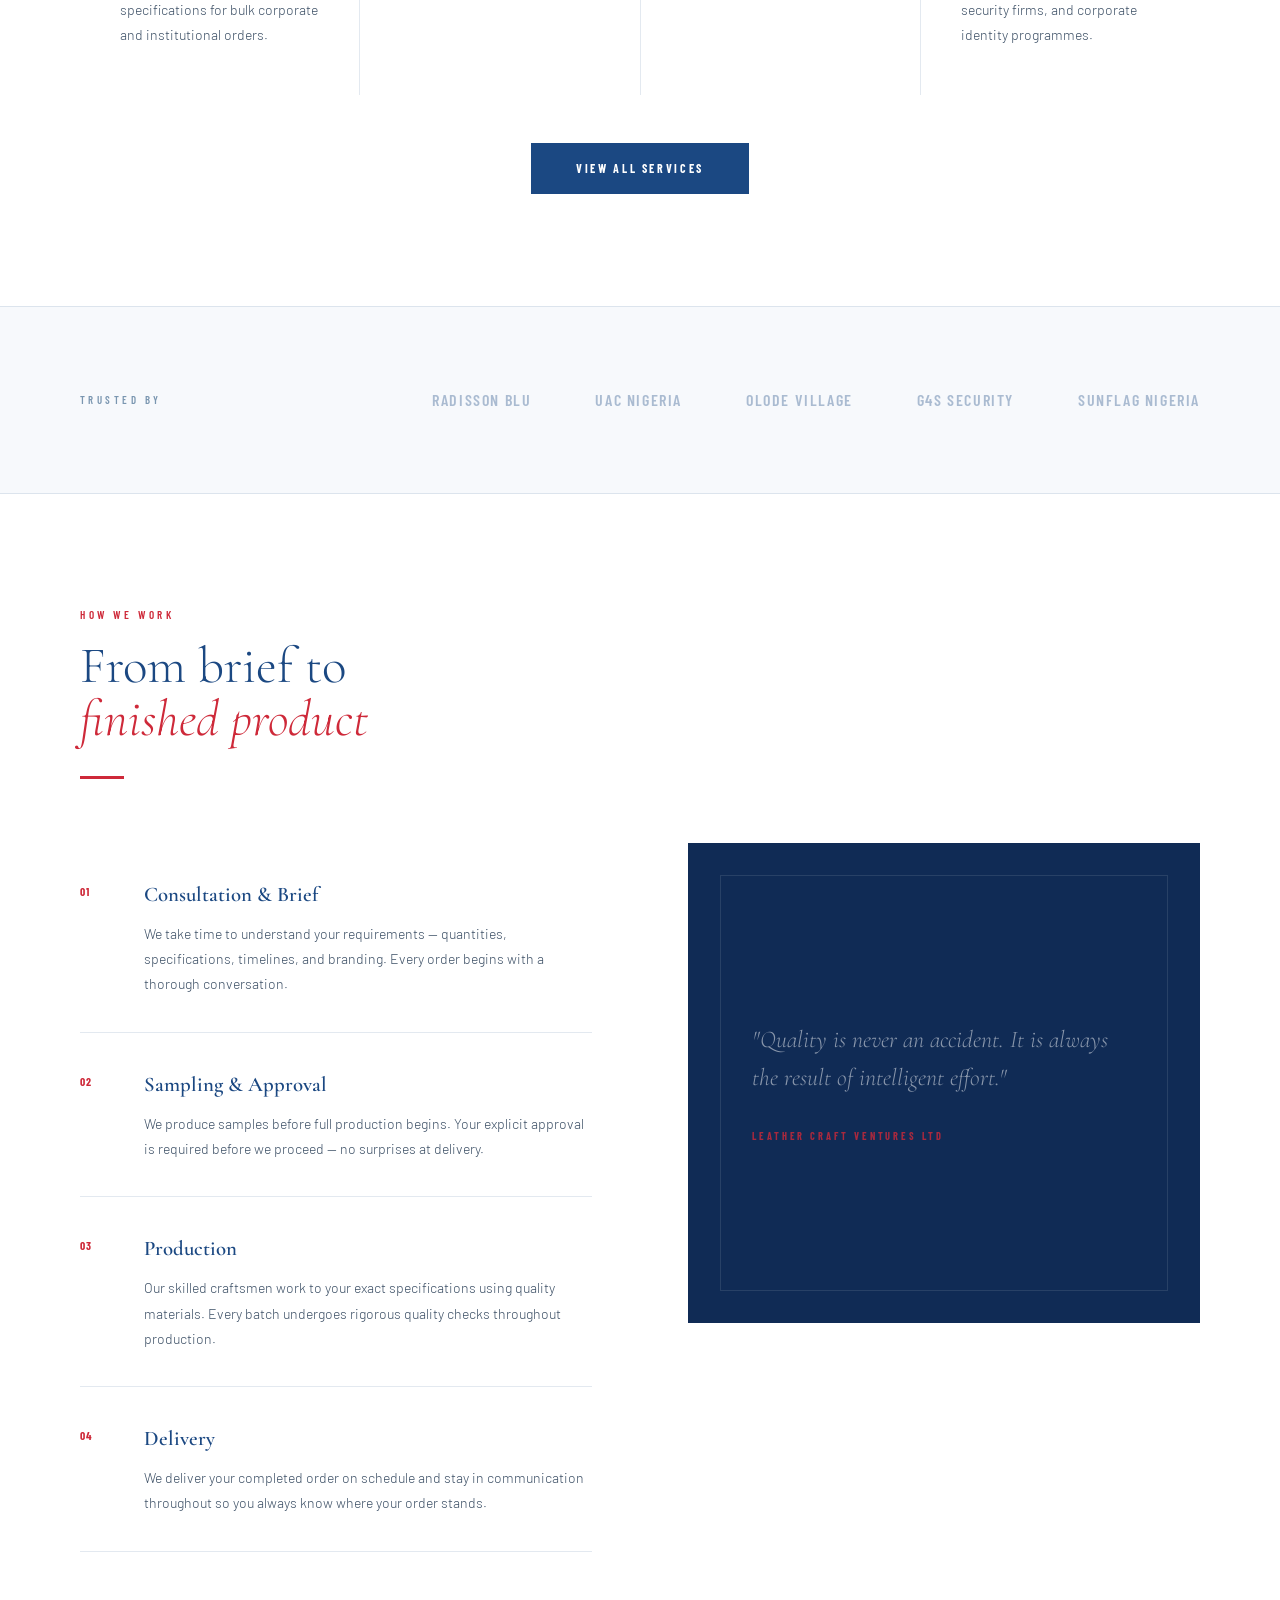
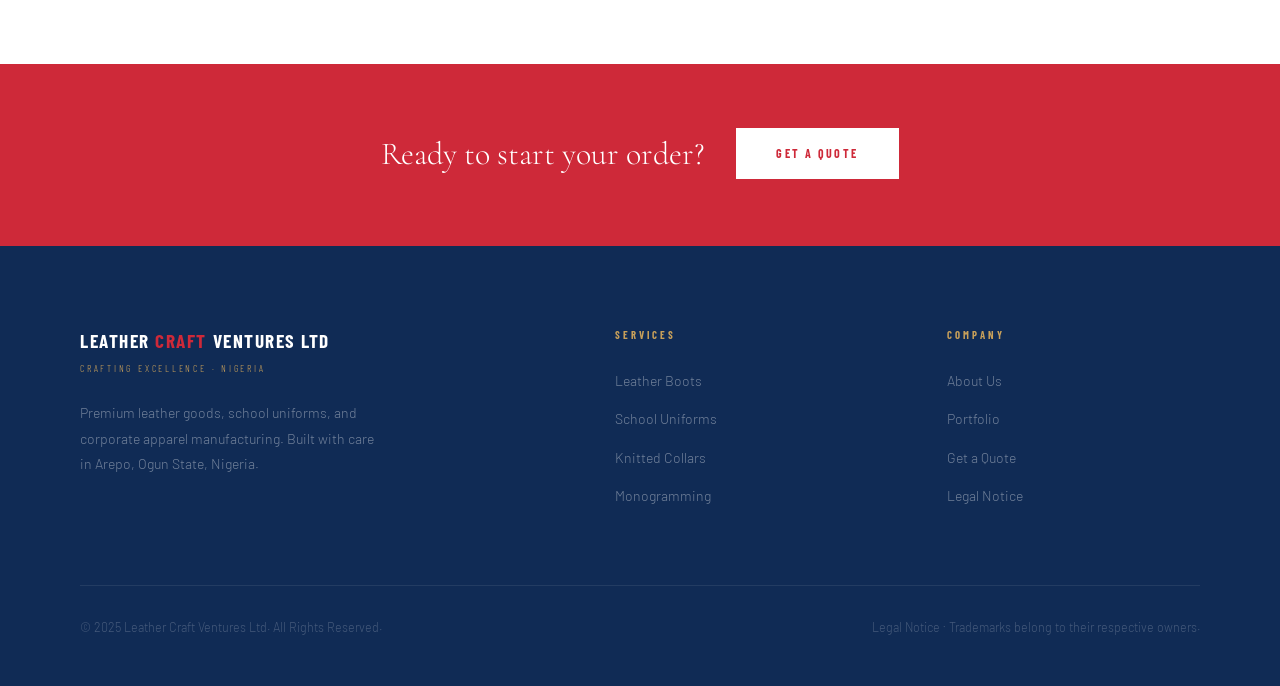
==== commit d43e24b8: "update: Refactor website design and update content" ====
--- a/website/index.html
+++ b/website/index.html
@@ -4,51 +4,35 @@
   <meta charset="UTF-8" />
   <meta name="viewport" content="width=device-width, initial-scale=1.0" />
   <meta name="description" content="Leather Craft Ventures Ltd — Nigeria's specialists in premium leather boots, school uniforms, knitted collars, and corporate monogramming. Trusted by Radisson Blu, G4S, UAC and more." />
-  <meta name="keywords" content="leather boots Nigeria, school uniforms manufacturer, monogramming Nigeria, corporate apparel, knitted collars" />
   <title>Leather Craft Ventures Ltd — Crafting Excellence</title>
-
-  <!-- Fonts -->
   <link rel="preconnect" href="https://fonts.googleapis.com" />
   <link rel="preconnect" href="https://fonts.gstatic.com" crossorigin />
   <link href="https://fonts.googleapis.com/css2?family=Cormorant+Garamond:ital,wght@0,300;0,400;0,600;0,700;1,300;1,400&family=Barlow:wght@300;400;500&family=Barlow+Condensed:wght@400;600;700&display=swap" rel="stylesheet" />
-
-  <!-- Stylesheet -->
   <link rel="stylesheet" href="css/style.css" />
 </head>
 <body>
 
-<!-- ═══════════════════════════════════════════════════
-     NAVIGATION
-════════════════════════════════════════════════════ -->
+<!-- ═══════════════ NAV ═══════════════ -->
 <nav id="site-nav" role="navigation" aria-label="Main navigation">
-
   <a href="index.html" class="nav-logo">
-    <span class="nav-logo-main">Leather <span>Craft</span> Ventures</span>
-    <span class="nav-logo-sub">Ltd · Arepo, Nigeria</span>
+    <span class="nav-logo-main">
+      <span class="nav-leather">Leather</span>
+      <span class="nav-craft">Craft</span>
+    </span>
+    
   </a>
-
   <ul class="nav-links" role="list">
     <li><a href="about.html">About Us</a></li>
     <li><a href="services.html">Services</a></li>
     <li><a href="portfolio.html">Portfolio</a></li>
     <li><a href="contact.html">Contact</a></li>
   </ul>
-
   <a href="contact.html" class="nav-quote">Get a Quote</a>
-
-  <button
-    id="nav-hamburger"
-    class="nav-hamburger"
-    aria-label="Open menu"
-    aria-expanded="false"
-    aria-controls="mobile-menu"
-  >
+  <button id="nav-hamburger" class="nav-hamburger" aria-label="Open menu" aria-expanded="false" aria-controls="mobile-menu">
     <span></span><span></span><span></span>
   </button>
-
 </nav>
 
-<!-- Mobile Menu -->
 <div id="mobile-menu" class="mobile-menu" role="dialog" aria-label="Mobile navigation">
   <ul role="list">
     <li><a href="about.html">About Us</a></li>
@@ -59,33 +43,23 @@
   </ul>
 </div>
 
-
-<!-- ═══════════════════════════════════════════════════
-     HERO
-════════════════════════════════════════════════════ -->
+<!-- ═══════════════ HERO ═══════════════ -->
 <section id="hero" aria-label="Hero">
-
   <div class="hero-left">
-    <p class="hero-eyebrow">Arepo, Nigeria · Premium Manufacturing</p>
-    <h1 class="hero-title">
-      Crafting<br>
-      <em>Excellence</em><br>
-      in Leather
-    </h1>
+    <p class="hero-eyebrow">Premium Manufacturing</p>
+    <h1 class="hero-title">Crafting<br><em>Excellence</em><br>in Leather</h1>
     <p class="hero-description">
       From handcrafted leather boots to bespoke school uniforms and precision
       monogramming — we manufacture for institutions and brands that demand
       uncompromising quality.
     </p>
     <div class="hero-ctas">
-      <a href="#contact" class="btn-primary">Request a Quote</a>
-      <a href="#services" class="btn-outline">Explore Services</a>
-    </div>
-  </div>
-
+      <a href="contact.html" class="btn-primary">Request a Quote</a>
+      <a href="services.html" class="btn-outline">Explore Services</a>
+    </div>
+  </div>
   <div class="hero-right" aria-hidden="true">
     <div class="hero-right-pattern"></div>
-
     <div class="hero-stats">
       <div class="hero-stat-item">
         <span class="hero-stat-num">10+</span>
@@ -100,52 +74,19 @@
         <span class="hero-stat-label">Product<br>Lines</span>
       </div>
     </div>
-
-    <!-- 2×2 icon grid — mirrors the brand logo motif -->
     <div class="hero-icon-grid">
-      <!-- Scissors -->
-      <div class="hero-icon-cell">
-        <svg viewBox="0 0 24 24" fill="none" stroke="currentColor" stroke-width="1.5">
-          <circle cx="6" cy="6" r="3"/><circle cx="6" cy="18" r="3"/>
-          <path d="M20 4L8.12 15.88M14.47 14.48L20 20M8.12 8.12L12 12"/>
-        </svg>
-      </div>
-      <!-- Boot -->
-      <div class="hero-icon-cell">
-        <svg viewBox="0 0 24 24" fill="none" stroke="currentColor" stroke-width="1.5">
-          <path d="M4 19h16M4 19V9l4-5h4v7h4l2 3v5"/>
-        </svg>
-      </div>
-      <!-- Shirt -->
-      <div class="hero-icon-cell">
-        <svg viewBox="0 0 24 24" fill="none" stroke="currentColor" stroke-width="1.5">
-          <path d="M20.38 3.46L16 2a4 4 0 01-8 0L3.62 3.46a2 2 0 00-1.34 2.23l.58 3.57a1 1 0 00.99.84H6v10a1 1 0 001 1h10a1 1 0 001-1V10h2.15a1 1 0 00.99-.84l.58-3.57a2 2 0 00-1.34-2.23z"/>
-        </svg>
-      </div>
-      <!-- Sewing machine -->
-      <div class="hero-icon-cell">
-        <svg viewBox="0 0 24 24" fill="none" stroke="currentColor" stroke-width="1.5">
-          <rect x="2" y="9" width="20" height="9" rx="1"/>
-          <path d="M12 2v7M8 18v2M16 18v2M7 13h10"/>
-          <circle cx="17" cy="13" r="1" fill="currentColor"/>
-        </svg>
-      </div>
-    </div>
-
-    <div class="hero-stamp">
-      <p>Made in<br>Nigeria</p>
-    </div>
-  </div>
-
-</section>
-
-
-<!-- ═══════════════════════════════════════════════════
-     SERVICES
-════════════════════════════════════════════════════ -->
-<section id="services" aria-label="Services">
-  <div class="container">
-
+      <div class="hero-icon-cell"><svg viewBox="0 0 24 24" fill="none" stroke="currentColor" stroke-width="1.5"><circle cx="6" cy="6" r="3"/><circle cx="6" cy="18" r="3"/><path d="M20 4L8.12 15.88M14.47 14.48L20 20M8.12 8.12L12 12"/></svg></div>
+      <div class="hero-icon-cell"><svg viewBox="0 0 24 24" fill="none" stroke="currentColor" stroke-width="1.5"><path d="M4 19h16M4 19V9l4-5h4v7h4l2 3v5"/></svg></div>
+      <div class="hero-icon-cell"><svg viewBox="0 0 24 24" fill="none" stroke="currentColor" stroke-width="1.5"><path d="M20.38 3.46L16 2a4 4 0 01-8 0L3.62 3.46a2 2 0 00-1.34 2.23l.58 3.57a1 1 0 00.99.84H6v10a1 1 0 001 1h10a1 1 0 001-1V10h2.15a1 1 0 00.99-.84l.58-3.57a2 2 0 00-1.34-2.23z"/></svg></div>
+      <div class="hero-icon-cell"><svg viewBox="0 0 24 24" fill="none" stroke="currentColor" stroke-width="1.5"><rect x="2" y="9" width="20" height="9" rx="1"/><path d="M12 2v7M8 18v2M16 18v2M7 13h10"/><circle cx="17" cy="13" r="1" fill="currentColor"/></svg></div>
+    </div>
+    <div class="hero-stamp"><p>Made in<br>Nigeria</p></div>
+  </div>
+</section>
+
+<!-- ═══════════════ SERVICES OVERVIEW ═══════════════ -->
+<section aria-label="Services overview" style="padding: var(--section-pad); background: var(--white);">
+  <div class="container">
     <div class="services-header">
       <div class="reveal">
         <p class="section-label">What We Do</p>
@@ -158,84 +99,40 @@
         and institutions across Nigeria.
       </p>
     </div>
-
     <div class="services-grid">
-
-      <!-- Leather Boots -->
       <article class="service-card reveal">
         <span class="service-index" aria-hidden="true">01</span>
-        <div class="service-icon-wrap">
-          <svg viewBox="0 0 24 24" fill="none" stroke="currentColor" stroke-width="1.5" aria-hidden="true">
-            <path d="M4 19h16M4 19V9l4-5h4v7h4l2 3v5"/>
-          </svg>
-        </div>
+        <div class="service-icon-wrap"><svg viewBox="0 0 24 24" fill="none" stroke="currentColor" stroke-width="1.5"><path d="M4 19h16M4 19V9l4-5h4v7h4l2 3v5"/></svg></div>
         <h3 class="service-name">Premium Leather Boots</h3>
-        <p class="service-desc">
-          Handcrafted boots built for durability, comfort, and professional
-          appearance. Custom sizing and specifications for bulk corporate
-          and institutional orders.
-        </p>
-      </article>
-
-      <!-- School Uniforms -->
+        <p class="service-desc">Handcrafted boots built for durability, comfort, and professional appearance. Custom sizing and specifications for bulk corporate and institutional orders.</p>
+      </article>
       <article class="service-card reveal">
         <span class="service-index" aria-hidden="true">02</span>
-        <div class="service-icon-wrap">
-          <svg viewBox="0 0 24 24" fill="none" stroke="currentColor" stroke-width="1.5" aria-hidden="true">
-            <path d="M20.38 3.46L16 2a4 4 0 01-8 0L3.62 3.46a2 2 0 00-1.34 2.23l.58 3.57a1 1 0 00.99.84H6v10a1 1 0 001 1h10a1 1 0 001-1V10h2.15a1 1 0 00.99-.84l.58-3.57a2 2 0 00-1.34-2.23z"/>
-          </svg>
-        </div>
+        <div class="service-icon-wrap"><svg viewBox="0 0 24 24" fill="none" stroke="currentColor" stroke-width="1.5"><path d="M20.38 3.46L16 2a4 4 0 01-8 0L3.62 3.46a2 2 0 00-1.34 2.23l.58 3.57a1 1 0 00.99.84H6v10a1 1 0 001 1h10a1 1 0 001-1V10h2.15a1 1 0 00.99-.84l.58-3.57a2 2 0 00-1.34-2.23z"/></svg></div>
         <h3 class="service-name">School Uniforms</h3>
-        <p class="service-desc">
-          Elegantly designed, durable uniforms tailored to institutional
-          specifications. Bulk production with consistent quality control
-          throughout every batch.
-        </p>
-      </article>
-
-      <!-- Knitted Collars -->
+        <p class="service-desc">Elegantly designed, durable uniforms tailored to institutional specifications. Bulk production with consistent quality control throughout every batch.</p>
+      </article>
       <article class="service-card reveal">
         <span class="service-index" aria-hidden="true">03</span>
-        <div class="service-icon-wrap">
-          <svg viewBox="0 0 24 24" fill="none" stroke="currentColor" stroke-width="1.5" aria-hidden="true">
-            <path d="M12 2C8 2 5 5 5 9c0 5 7 13 7 13s7-8 7-13c0-4-3-7-7-7z"/>
-            <path d="M9 10s1-2 3-2 3 2 3 2"/>
-          </svg>
-        </div>
+        <div class="service-icon-wrap"><svg viewBox="0 0 24 24" fill="none" stroke="currentColor" stroke-width="1.5"><path d="M12 2C8 2 5 5 5 9c0 5 7 13 7 13s7-8 7-13c0-4-3-7-7-7z"/><path d="M9 10s1-2 3-2 3 2 3 2"/></svg></div>
         <h3 class="service-name">Knitted Collars</h3>
-        <p class="service-desc">
-          Precision-knitted collars crafted to complement your apparel.
-          Available in custom patterns, weights, and colourways for any
-          uniform or garment line.
-        </p>
-      </article>
-
-      <!-- Monogramming -->
+        <p class="service-desc">Precision-knitted collars crafted to complement your apparel. Available in custom patterns, weights, and colourways for any uniform or garment line.</p>
+      </article>
       <article class="service-card reveal">
         <span class="service-index" aria-hidden="true">04</span>
-        <div class="service-icon-wrap">
-          <svg viewBox="0 0 24 24" fill="none" stroke="currentColor" stroke-width="1.5" aria-hidden="true">
-            <circle cx="6" cy="6" r="3"/><circle cx="6" cy="18" r="3"/>
-            <path d="M20 4L8.12 15.88M14.47 14.48L20 20M8.12 8.12L12 12"/>
-          </svg>
-        </div>
+        <div class="service-icon-wrap"><svg viewBox="0 0 24 24" fill="none" stroke="currentColor" stroke-width="1.5"><circle cx="6" cy="6" r="3"/><circle cx="6" cy="18" r="3"/><path d="M20 4L8.12 15.88M14.47 14.48L20 20M8.12 8.12L12 12"/></svg></div>
         <h3 class="service-name">Monogramming &amp; Customisation</h3>
-        <p class="service-desc">
-          Brand your apparel with precision embroidery, monograms, and
-          custom detailing — perfect for hotels, security firms, and
-          corporate identity programmes.
-        </p>
-      </article>
-
-    </div>
-  </div>
-</section>
-
-
-<!-- ═══════════════════════════════════════════════════
-     CLIENTS
-════════════════════════════════════════════════════ -->
-<section id="clients" aria-label="Trusted clients">
+        <p class="service-desc">Brand your apparel with precision embroidery, monograms, and custom detailing — perfect for hotels, security firms, and corporate identity programmes.</p>
+      </article>
+    </div>
+    <div style="text-align:center; margin-top:3rem;" class="reveal">
+      <a href="services.html" class="btn-navy">View All Services</a>
+    </div>
+  </div>
+</section>
+
+<!-- ═══════════════ CLIENTS ═══════════════ -->
+<section aria-label="Trusted clients" style="background: var(--off-white); padding: 5rem; border-top: 1px solid var(--border); border-bottom: 1px solid var(--border);">
   <div class="container">
     <div class="clients-inner reveal">
       <p class="clients-heading">Trusted by</p>
@@ -250,187 +147,70 @@
   </div>
 </section>
 
-
-<!-- ═══════════════════════════════════════════════════
-     PROCESS
-════════════════════════════════════════════════════ -->
-<section id="process" aria-label="Our process">
-  <div class="container">
-
+<!-- ═══════════════ PROCESS ═══════════════ -->
+<section aria-label="Our process" style="padding: var(--section-pad); background: var(--white);">
+  <div class="container">
     <div class="reveal">
       <p class="section-label">How We Work</p>
       <h2 class="section-title">From brief to<br><em>finished product</em></h2>
       <div class="brand-rule"></div>
     </div>
-
     <div class="process-layout">
-
       <ol class="process-steps" role="list">
         <li class="process-step reveal">
           <span class="step-number">01</span>
           <div>
             <h3 class="step-title">Consultation &amp; Brief</h3>
-            <p class="step-body">
-              We take time to understand your requirements — quantities,
-              specifications, timelines, and branding. Every order begins
-              with a thorough conversation.
-            </p>
+            <p class="step-body">We take time to understand your requirements — quantities, specifications, timelines, and branding. Every order begins with a thorough conversation.</p>
           </div>
         </li>
         <li class="process-step reveal">
           <span class="step-number">02</span>
           <div>
             <h3 class="step-title">Sampling &amp; Approval</h3>
-            <p class="step-body">
-              We produce samples before full production begins. Your explicit
-              approval is required before we proceed — no surprises at delivery.
-            </p>
+            <p class="step-body">We produce samples before full production begins. Your explicit approval is required before we proceed — no surprises at delivery.</p>
           </div>
         </li>
         <li class="process-step reveal">
           <span class="step-number">03</span>
           <div>
             <h3 class="step-title">Production</h3>
-            <p class="step-body">
-              Our skilled craftsmen work to your exact specifications using
-              quality materials. Every batch undergoes rigorous quality checks
-              throughout production.
-            </p>
+            <p class="step-body">Our skilled craftsmen work to your exact specifications using quality materials. Every batch undergoes rigorous quality checks throughout production.</p>
           </div>
         </li>
         <li class="process-step reveal">
           <span class="step-number">04</span>
           <div>
             <h3 class="step-title">Delivery</h3>
-            <p class="step-body">
-              We deliver your completed order on schedule and stay in
-              communication throughout so you always know where your order
-              stands.
-            </p>
+            <p class="step-body">We deliver your completed order on schedule and stay in communication throughout so you always know where your order stands.</p>
           </div>
         </li>
       </ol>
-
       <div class="process-panel reveal" aria-hidden="true">
-        <p class="process-panel-quote">
-          "Quality is never an accident. It is always the result of
-          intelligent effort."
-        </p>
+        <p class="process-panel-quote">"Quality is never an accident. It is always the result of intelligent effort."</p>
         <p class="process-panel-attr">Leather Craft Ventures Ltd</p>
       </div>
-
-    </div>
-  </div>
-</section>
-
-
-<!-- ═══════════════════════════════════════════════════
-     CONTACT
-════════════════════════════════════════════════════ -->
-<section id="contact" aria-label="Contact and quote request">
-  <div class="container">
-
-    <div class="reveal">
-      <p class="section-label">Get In Touch</p>
-      <h2 class="section-title">Request a quote or<br><em>start a conversation</em></h2>
-      <div class="brand-rule"></div>
-    </div>
-
-    <div class="contact-layout">
-
-      <!-- Contact Details -->
-      <address class="reveal" style="font-style:normal;">
-        <div class="contact-detail-group">
-          <h3>Address</h3>
-          <p>53 Wendy Garba<br>Arepo, 110105<br>Ogun State, Nigeria</p>
-        </div>
-        <div class="contact-detail-group">
-          <h3>Phone</h3>
-          <a href="tel:+2348023228675">+234 802 322 8675</a>
-          <a href="tel:+2348026595188">+234 802 659 5188</a>
-        </div>
-        <div class="contact-detail-group">
-          <h3>Email</h3>
-          <a href="mailto:contact@leathercraftventuresltd.ng">
-            contact@leathercraftventuresltd.ng
-          </a>
-        </div>
-        <div class="contact-detail-group">
-          <h3>Business Hours</h3>
-          <p>Monday – Friday: 8:00am – 5:00pm<br>Saturday: 9:00am – 2:00pm</p>
-        </div>
-      </address>
-
-      <!-- Quote Form -->
-      <form id="quote-form" class="reveal" novalidate aria-label="Quote request form">
-        <div class="form-row">
-          <div class="form-group">
-            <label for="first-name">First Name</label>
-            <input id="first-name" name="first_name" type="text" placeholder="Emeka" required />
-          </div>
-          <div class="form-group">
-            <label for="last-name">Last Name</label>
-            <input id="last-name" name="last_name" type="text" placeholder="Okafor" required />
-          </div>
-        </div>
-        <div class="form-group">
-          <label for="company">Organisation / Company</label>
-          <input id="company" name="company" type="text" placeholder="Your Company Name" />
-        </div>
-        <div class="form-group">
-          <label for="email">Email Address</label>
-          <input id="email" name="email" type="email" placeholder="you@company.com" required />
-        </div>
-        <div class="form-group">
-          <label for="phone">Phone Number</label>
-          <input id="phone" name="phone" type="tel" placeholder="+234 800 000 0000" />
-        </div>
-        <div class="form-group">
-          <label for="product">Product of Interest</label>
-          <select id="product" name="product">
-            <option value="" disabled selected>Select a product</option>
-            <option value="boots">Leather Boots</option>
-            <option value="uniforms">School Uniforms</option>
-            <option value="collars">Knitted Collars</option>
-            <option value="monogram">Monogramming &amp; Customisation</option>
-            <option value="multiple">Multiple Products</option>
-          </select>
-        </div>
-        <div class="form-group">
-          <label for="message">Message / Requirements</label>
-          <textarea
-            id="message"
-            name="message"
-            placeholder="Describe your requirements — quantity, specifications, timeline, etc."
-          ></textarea>
-        </div>
-        <button type="submit" class="form-submit">Send Enquiry</button>
-        <p id="form-success" class="form-success" role="status" aria-live="polite">
-          ✓ Thank you — we'll be in touch within one business day.
-        </p>
-      </form>
-
-    </div>
-  </div>
-</section>
-
-
-<!-- ═══════════════════════════════════════════════════
-     FOOTER
-════════════════════════════════════════════════════ -->
+    </div>
+  </div>
+</section>
+
+<!-- ═══════════════ CTA STRIP ═══════════════ -->
+<section class="cta-strip">
+  <div class="container" style="display:flex; align-items:center; justify-content:space-between; gap:2rem; flex-wrap:wrap;">
+    <p class="cta-strip-text">Ready to start your order?</p>
+    <a href="contact.html" class="btn-white">Get a Quote</a>
+  </div>
+</section>
+
+<!-- ═══════════════ FOOTER ═══════════════ -->
 <footer id="site-footer">
   <div class="container">
-
     <div class="footer-grid">
       <div>
-        <p class="footer-brand-name">Leather <span>Craft</span> Ventures Ltd</p>
+        <p class="footer-brand-name"><span class="footer-leather">Leather</span> <span class="footer-craft">Craft</span> Ventures Ltd</p>
         <p class="footer-brand-tag">Crafting Excellence · Nigeria</p>
-        <p class="footer-brand-blurb">
-          Premium leather goods, school uniforms, and corporate apparel
-          manufacturing. Built with care in Arepo, Ogun State, Nigeria.
-        </p>
-      </div>
-
+        <p class="footer-brand-blurb">Premium leather goods, school uniforms, and corporate apparel manufacturing. Built with care in Arepo, Ogun State, Nigeria.</p>
+      </div>
       <nav class="footer-col" aria-label="Services navigation">
         <h4>Services</h4>
         <ul role="list">
@@ -440,7 +220,6 @@
           <li><a href="services.html">Monogramming</a></li>
         </ul>
       </nav>
-
       <nav class="footer-col" aria-label="Company navigation">
         <h4>Company</h4>
         <ul role="list">
@@ -451,17 +230,13 @@
         </ul>
       </nav>
     </div>
-
     <div class="footer-bottom">
       <p>© 2025 Leather Craft Ventures Ltd. All Rights Reserved.</p>
       <p><a href="legal.html">Legal Notice</a> · Trademarks belong to their respective owners.</p>
     </div>
-
   </div>
 </footer>
 
-<!-- Script -->
 <script src="js/main.js"></script>
-
 </body>
-</html>
+</html>
--- a/website/css/style.css
+++ b/website/css/style.css
@@ -1,10 +1,11 @@
 /* ============================================================
    LEATHER CRAFT VENTURES LTD — Main Stylesheet
-   Brand Palette (extracted from logo):
-     Navy    #1B4882  — "LEATHER" wordmark, primary
-     Crimson #CE2939  — "CRAFT" wordmark, primary accent
-     Steel   #2B6BAA  — icon circle fills, secondary
-     Gold    #C8A05A  — icon highlights, premium detail
+   Theme: White base · Brand colours as accents
+   Brand Palette:
+     Navy    #1B4882  — headings, nav, footer backgrounds
+     Crimson #CE2939  — buttons, rules, hover accents
+     Steel   #2B6BAA  — icon circles, highlights
+     Gold    #C8A05A  — labels, premium details
    ============================================================ */
 
 /* ─────────────────────────────────────────
@@ -21,17 +22,19 @@
   --gold:           #C8A05A;
   --gold-light:     #DDB97A;
 
-  /* Neutrals */
+  /* White theme neutrals */
   --white:          #FFFFFF;
-  --off-white:      #EEF2F7;
-  --text-body:      #C0CEDC;
-  --text-muted:     #7A96B0;
-  --dark:           #0B1829;
-  --charcoal:       #0F2035;
+  --off-white:      #F7F9FC;   /* very light blue-white for alternating sections */
+  --light-grey:     #EDF0F5;   /* subtle dividers and card backgrounds            */
+  --mid-grey:       #8099B3;   /* secondary text                                  */
+  --text-dark:      #1A2B3C;   /* near-black body text                            */
+  --text-body:      #3D5066;   /* paragraph text                                  */
+  --text-muted:     #7A96B0;   /* captions, meta, placeholders                    */
 
   /* Borders */
-  --border:         rgba(27, 72, 130, 0.28);
-  --border-gold:    rgba(200, 160, 90, 0.2);
+  --border:         rgba(27, 72, 130, 0.12);
+  --border-mid:     rgba(27, 72, 130, 0.2);
+  --border-dark:    rgba(27, 72, 130, 0.35);
 
   /* Typography */
   --font-serif:     'Cormorant Garamond', Georgia, serif;
@@ -60,25 +63,14 @@
    BASE
 ───────────────────────────────────────── */
 body {
-  background: var(--dark);
-  color: var(--off-white);
+  background: var(--white);
+  color: var(--text-dark);
   font-family: var(--font-sans);
   font-weight: 300;
   line-height: 1.6;
   overflow-x: hidden;
 }
 
-/* Subtle grain overlay */
-body::after {
-  content: '';
-  position: fixed;
-  inset: 0;
-  pointer-events: none;
-  z-index: 9998;
-  opacity: 0.2;
-  background-image: url("data:image/svg+xml,%3Csvg xmlns='http://www.w3.org/2000/svg' width='300' height='300'%3E%3Cfilter id='g'%3E%3CfeTurbulence type='fractalNoise' baseFrequency='0.75' numOctaves='4' stitchTiles='stitch'/%3E%3C/filter%3E%3Crect width='300' height='300' filter='url(%23g)' opacity='0.05'/%3E%3C/svg%3E");
-}
-
 /* ─────────────────────────────────────────
    UTILITIES
 ───────────────────────────────────────── */
@@ -93,7 +85,7 @@
   font-weight: 600;
   letter-spacing: 0.32em;
   text-transform: uppercase;
-  color: var(--gold);
+  color: var(--crimson);
   margin-bottom: 1rem;
 }
 
@@ -102,14 +94,13 @@
   font-size: clamp(2.4rem, 4vw, 3.8rem);
   font-weight: 300;
   line-height: 1.05;
-  color: var(--off-white);
+  color: var(--navy);
 }
 .section-title em {
   font-style: italic;
-  color: var(--gold-light);
-}
-
-/* Brand rule uses crimson to match logo accent */
+  color: var(--crimson);
+}
+
 .brand-rule {
   width: 44px;
   height: 3px;
@@ -122,13 +113,79 @@
 ───────────────────────────────────────── */
 .reveal {
   opacity: 0;
-  transform: translateY(28px);
-  transition: opacity 0.75s var(--ease-out), transform 0.75s var(--ease-out);
+  transform: translateY(24px);
+  transition: opacity 0.7s var(--ease-out), transform 0.7s var(--ease-out);
 }
 .reveal.visible {
   opacity: 1;
   transform: translateY(0);
 }
+
+/* ─────────────────────────────────────────
+   BUTTONS
+───────────────────────────────────────── */
+.btn-primary {
+  display: inline-block;
+  padding: 1rem 2.8rem;
+  background: var(--crimson);
+  color: var(--white);
+  font-family: var(--font-cond);
+  font-size: 0.75rem;
+  font-weight: 700;
+  letter-spacing: 0.22em;
+  text-transform: uppercase;
+  border: none;
+  transition: background 0.2s, transform 0.2s;
+}
+.btn-primary:hover { background: var(--crimson-dark); transform: translateY(-2px); }
+
+.btn-navy {
+  display: inline-block;
+  padding: 1rem 2.8rem;
+  background: var(--navy);
+  color: var(--white);
+  font-family: var(--font-cond);
+  font-size: 0.75rem;
+  font-weight: 700;
+  letter-spacing: 0.22em;
+  text-transform: uppercase;
+  border: none;
+  transition: background 0.2s, transform 0.2s;
+}
+.btn-navy:hover { background: var(--navy-mid); transform: translateY(-2px); }
+
+.btn-outline {
+  display: inline-flex;
+  align-items: center;
+  gap: 0.5rem;
+  font-family: var(--font-cond);
+  font-size: 0.75rem;
+  font-weight: 600;
+  letter-spacing: 0.2em;
+  text-transform: uppercase;
+  color: var(--navy);
+  border-bottom: 1px solid var(--border-mid);
+  padding-bottom: 2px;
+  transition: color 0.2s, border-color 0.2s;
+}
+.btn-outline::after        { content: '→'; transition: transform 0.2s; }
+.btn-outline:hover         { color: var(--crimson); border-color: var(--crimson); }
+.btn-outline:hover::after  { transform: translateX(4px); }
+
+.btn-white {
+  display: inline-block;
+  padding: 1rem 2.5rem;
+  background: var(--white);
+  color: var(--crimson);
+  font-family: var(--font-cond);
+  font-size: 0.75rem;
+  font-weight: 700;
+  letter-spacing: 0.2em;
+  text-transform: uppercase;
+  white-space: nowrap;
+  transition: background 0.2s;
+}
+.btn-white:hover { background: var(--off-white); }
 
 /* ─────────────────────────────────────────
    NAV
@@ -137,50 +194,48 @@
   position: fixed;
   inset: 0 0 auto;
   z-index: 200;
-  padding: 1.6rem 5rem;
+  padding: 1.4rem 5rem;
   display: flex;
   align-items: center;
   justify-content: space-between;
-  border-bottom: 1px solid transparent;
-  transition: background 0.4s, padding 0.3s, border-color 0.4s;
+  background: var(--white);
+  border-bottom: 1px solid var(--border);
+  transition: padding 0.3s, box-shadow 0.3s;
 }
 #site-nav.scrolled {
-  background: rgba(11, 24, 41, 0.97);
-  backdrop-filter: blur(14px);
   padding: 1rem 5rem;
-  border-bottom-color: var(--border);
-}
-
-.nav-logo        { display: flex; flex-direction: column; gap: 0.1rem; }
+  box-shadow: 0 2px 24px rgba(27, 72, 130, 0.1);
+}
+
+/* Logo — LEATHER in navy, CRAFT in crimson, stacked */
+.nav-logo        { display: flex; flex-direction: column; gap: 0.1rem; text-decoration: none; }
 .nav-logo-main {
-  font-family: var(--font-cond);
-  font-size: 1.05rem;
+  display: flex;
+  flex-direction: column;
+  line-height: 1;
+  font-family: var(--font-cond);
   font-weight: 700;
   letter-spacing: 0.08em;
   text-transform: uppercase;
-  color: var(--off-white);
-}
-.nav-logo-main span { color: var(--crimson); }
+}
+.nav-leather     { font-size: 1.15rem; color: var(--navy); }
+.nav-craft       { font-size: 1.15rem; color: var(--crimson); }
 .nav-logo-sub {
-  font-family: var(--font-cond);
-  font-size: 0.58rem;
-  letter-spacing: 0.3em;
-  text-transform: uppercase;
-  color: var(--gold);
+  display: none;
 }
 
 .nav-links {
   display: flex;
   align-items: center;
-  gap: 2.8rem;
+  gap: 2.5rem;
 }
 .nav-links a {
   font-family: var(--font-cond);
-  font-size: 0.75rem;
-  font-weight: 600;
-  letter-spacing: 0.18em;
-  text-transform: uppercase;
-  color: rgba(238, 242, 247, 0.55);
+  font-size: 0.78rem;
+  font-weight: 600;
+  letter-spacing: 0.16em;
+  text-transform: uppercase;
+  color: var(--text-body);
   transition: color 0.2s;
   position: relative;
 }
@@ -192,7 +247,7 @@
   background: var(--crimson);
   transition: width 0.3s;
 }
-.nav-links a:hover        { color: var(--off-white); }
+.nav-links a:hover        { color: var(--navy); }
 .nav-links a:hover::after { width: 100%; }
 
 .nav-quote {
@@ -220,7 +275,7 @@
 .nav-hamburger span {
   width: 22px;
   height: 2px;
-  background: var(--off-white);
+  background: var(--navy);
   display: block;
   transition: all 0.3s;
 }
@@ -232,66 +287,33 @@
   display: none;
   position: fixed;
   top: 0; left: 0; right: 0;
-  background: rgba(11, 24, 41, 0.98);
-  backdrop-filter: blur(16px);
-  padding: 6rem 3rem 3rem;
+  background: var(--white);
+  padding: 5.5rem 3rem 3rem;
   z-index: 150;
-  border-bottom: 1px solid var(--border);
+  border-bottom: 2px solid var(--crimson);
+  box-shadow: 0 8px 32px rgba(27, 72, 130, 0.12);
   flex-direction: column;
 }
 .mobile-menu.open            { display: flex; }
 .mobile-menu ul              { display: flex; flex-direction: column; }
-.mobile-menu li              { border-bottom: 1px solid rgba(27,72,130,0.12); }
+.mobile-menu li              { border-bottom: 1px solid var(--border); }
 .mobile-menu a {
   display: block;
-  padding: 1.1rem 0;
-  font-family: var(--font-cond);
-  font-size: 1.1rem;
+  padding: 1rem 0;
+  font-family: var(--font-cond);
+  font-size: 1.05rem;
   font-weight: 600;
   letter-spacing: 0.15em;
   text-transform: uppercase;
-  color: rgba(238, 242, 247, 0.6);
+  color: var(--text-body);
   transition: color 0.2s;
 }
 .mobile-menu a:hover         { color: var(--crimson); }
 .mobile-menu .btn-primary    { margin-top: 1.5rem; width: 100%; text-align: center; display: inline-block; }
 
 /* ─────────────────────────────────────────
-   BUTTONS
-───────────────────────────────────────── */
-.btn-primary {
-  display: inline-block;
-  padding: 1.05rem 2.8rem;
-  background: var(--crimson);
-  color: var(--white);
-  font-family: var(--font-cond);
-  font-size: 0.75rem;
-  font-weight: 700;
-  letter-spacing: 0.22em;
-  text-transform: uppercase;
-  border: none;
-  transition: background 0.2s, transform 0.2s;
-}
-.btn-primary:hover { background: var(--crimson-dark); transform: translateY(-2px); }
-
-.btn-outline {
-  display: inline-flex;
-  align-items: center;
-  gap: 0.5rem;
-  font-family: var(--font-cond);
-  font-size: 0.75rem;
-  font-weight: 600;
-  letter-spacing: 0.2em;
-  text-transform: uppercase;
-  color: rgba(238, 242, 247, 0.4);
-  transition: color 0.2s;
-}
-.btn-outline::after        { content: '→'; transition: transform 0.2s; }
-.btn-outline:hover         { color: var(--off-white); }
-.btn-outline:hover::after  { transform: translateX(4px); }
-
-/* ─────────────────────────────────────────
-   HERO
+   HERO  — navy background, white text
+   (the one section that stays dark for impact)
 ───────────────────────────────────────── */
 #hero {
   min-height: 100vh;
@@ -327,12 +349,12 @@
   opacity: 0;
   animation: fadeUp 0.8s 0.3s forwards;
 }
-
 .hero-title {
   font-family: var(--font-serif);
   font-size: clamp(3.8rem, 6.5vw, 6.5rem);
   font-weight: 300;
   line-height: 0.92;
+  color: var(--white);
   margin-bottom: 2.2rem;
   opacity: 0;
   animation: fadeUp 0.9s 0.5s forwards;
@@ -342,23 +364,30 @@
   color: var(--gold-light);
   display: block;
 }
-
 .hero-description {
   font-size: 1rem;
   line-height: 1.85;
-  color: rgba(238, 242, 247, 0.5);
+  color: rgba(255, 255, 255, 0.55);
   max-width: 42ch;
   margin-bottom: 3rem;
   opacity: 0;
   animation: fadeUp 0.9s 0.7s forwards;
 }
-
 .hero-ctas {
   display: flex;
   align-items: center;
   gap: 2rem;
   opacity: 0;
   animation: fadeUp 0.9s 0.9s forwards;
+}
+/* Override btn-outline colours inside dark hero */
+.hero-ctas .btn-outline {
+  color: rgba(255,255,255,0.5);
+  border-color: rgba(255,255,255,0.2);
+}
+.hero-ctas .btn-outline:hover {
+  color: var(--white);
+  border-color: var(--white);
 }
 
 .hero-right {
@@ -374,10 +403,9 @@
     repeating-linear-gradient(
       -45deg,
       transparent, transparent 14px,
-      rgba(238, 242, 247, 0.015) 14px, rgba(238, 242, 247, 0.015) 15px
+      rgba(255, 255, 255, 0.02) 14px, rgba(255, 255, 255, 0.02) 15px
     );
 }
-
 .hero-stats {
   position: absolute;
   bottom: 6rem; left: 4rem;
@@ -387,7 +415,7 @@
   opacity: 0;
   animation: fadeUp 0.9s 1.1s forwards;
 }
-.hero-stat-item { display: flex; align-items: baseline; gap: 1.2rem; }
+.hero-stat-item  { display: flex; align-items: baseline; gap: 1.2rem; }
 .hero-stat-num {
   font-family: var(--font-serif);
   font-size: 2.8rem;
@@ -401,17 +429,16 @@
   font-size: 0.65rem;
   letter-spacing: 0.2em;
   text-transform: uppercase;
-  color: rgba(238, 242, 247, 0.3);
+  color: rgba(255, 255, 255, 0.3);
   border-left: 2px solid var(--crimson);
   padding-left: 1rem;
   line-height: 1.5;
 }
-
 .hero-stamp {
   position: absolute;
   top: 7rem; right: 4rem;
   width: 110px; height: 110px;
-  border: 1px solid rgba(200, 160, 90, 0.3);
+  border: 1px solid rgba(200, 160, 90, 0.35);
   border-radius: 50%;
   display: flex;
   align-items: center;
@@ -427,8 +454,6 @@
   color: var(--gold);
   line-height: 1.6;
 }
-
-/* 2×2 icon grid echoing the brand logo motif */
 .hero-icon-grid {
   position: absolute;
   bottom: 6rem; right: 3.5rem;
@@ -449,13 +474,12 @@
 .hero-icon-cell svg { width: 26px; height: 26px; color: var(--gold); }
 
 /* ─────────────────────────────────────────
-   SERVICES
+   SERVICES — white background
 ───────────────────────────────────────── */
 #services {
   padding: var(--section-pad);
-  background: var(--charcoal);
-}
-
+  background: var(--white);
+}
 .services-header {
   display: grid;
   grid-template-columns: 1fr 1fr;
@@ -476,15 +500,17 @@
   gap: 1px;
   background: var(--border);
 }
-
 .service-card {
-  background: var(--dark);
+  background: var(--white);
   padding: 3rem 2.5rem;
   position: relative;
   overflow: hidden;
-  transition: background 0.3s;
-}
-.service-card:hover { background: var(--charcoal); }
+  transition: background 0.3s, box-shadow 0.3s;
+}
+.service-card:hover {
+  background: var(--off-white);
+  box-shadow: 0 4px 24px rgba(27, 72, 130, 0.08);
+}
 .service-card::before {
   content: '';
   position: absolute;
@@ -503,12 +529,10 @@
   font-family: var(--font-serif);
   font-size: 3.5rem;
   font-weight: 600;
-  color: rgba(27, 72, 130, 0.1);
+  color: rgba(27, 72, 130, 0.06);
   line-height: 1;
   user-select: none;
 }
-
-/* Steel circle + gold icon — mirrors logo icon grid */
 .service-icon-wrap {
   width: 52px; height: 52px;
   background: var(--steel);
@@ -526,20 +550,20 @@
   font-weight: 600;
   line-height: 1.2;
   margin-bottom: 1rem;
-  color: var(--off-white);
+  color: var(--navy);
 }
 .service-desc {
   font-size: 0.875rem;
   line-height: 1.8;
-  color: var(--text-muted);
-}
-
-/* ─────────────────────────────────────────
-   CLIENTS
+  color: var(--text-body);
+}
+
+/* ─────────────────────────────────────────
+   CLIENTS — light grey stripe
 ───────────────────────────────────────── */
 #clients {
-  background: var(--navy-deep);
-  padding: 5rem 5rem;
+  background: var(--off-white);
+  padding: 5rem;
   border-top: 1px solid var(--border);
   border-bottom: 1px solid var(--border);
 }
@@ -571,18 +595,18 @@
   font-weight: 600;
   letter-spacing: 0.1em;
   text-transform: uppercase;
-  color: rgba(238, 242, 247, 0.2);
+  color: var(--border-dark);
   transition: color 0.3s;
   cursor: default;
 }
-.client-name:hover { color: var(--gold-light); }
-
-/* ─────────────────────────────────────────
-   PROCESS
+.client-name:hover { color: var(--navy); }
+
+/* ─────────────────────────────────────────
+   PROCESS — white background
 ───────────────────────────────────────── */
 #process {
   padding: var(--section-pad);
-  background: var(--dark);
+  background: var(--white);
 }
 .process-layout {
   display: grid;
@@ -597,7 +621,7 @@
   grid-template-columns: 2.5rem 1fr;
   gap: 1.5rem;
   padding: 2.2rem 0;
-  border-bottom: 1px solid rgba(27, 72, 130, 0.18);
+  border-bottom: 1px solid var(--border);
 }
 .step-number {
   font-family: var(--font-cond);
@@ -611,15 +635,14 @@
   font-family: var(--font-serif);
   font-size: 1.3rem;
   font-weight: 600;
-  color: var(--off-white);
+  color: var(--navy);
   margin-bottom: 0.6rem;
 }
 .step-body {
   font-size: 0.875rem;
   line-height: 1.8;
-  color: var(--text-muted);
-}
-
+  color: var(--text-body);
+}
 .process-panel {
   background: var(--navy-deep);
   padding: 4rem;
@@ -634,7 +657,7 @@
   content: '';
   position: absolute;
   inset: 2rem;
-  border: 1px solid var(--border);
+  border: 1px solid rgba(255,255,255,0.1);
   pointer-events: none;
 }
 .process-panel-quote {
@@ -642,7 +665,7 @@
   font-size: 1.5rem;
   font-style: italic;
   font-weight: 300;
-  color: rgba(238, 242, 247, 0.28);
+  color: rgba(255, 255, 255, 0.5);
   line-height: 1.55;
   position: relative;
   z-index: 1;
@@ -654,15 +677,16 @@
   letter-spacing: 0.28em;
   text-transform: uppercase;
   color: var(--crimson);
-  opacity: 0.6;
-}
-
-/* ─────────────────────────────────────────
-   CONTACT
+  opacity: 0.8;
+}
+
+/* ─────────────────────────────────────────
+   CONTACT — off-white background
 ───────────────────────────────────────── */
 #contact {
   padding: var(--section-pad);
-  background: var(--charcoal);
+  background: var(--off-white);
+  border-top: 1px solid var(--border);
 }
 .contact-layout {
   display: grid;
@@ -677,7 +701,7 @@
   font-weight: 700;
   letter-spacing: 0.28em;
   text-transform: uppercase;
-  color: var(--crimson);
+  color: var(--navy);
   margin-bottom: 0.8rem;
 }
 .contact-detail-group p,
@@ -688,8 +712,9 @@
   display: block;
   transition: color 0.2s;
 }
-.contact-detail-group a:hover { color: var(--gold-light); }
-
+.contact-detail-group a:hover { color: var(--crimson); }
+
+/* Form */
 .form-row   { display: grid; grid-template-columns: 1fr 1fr; gap: 1.2rem; }
 .form-group { margin-bottom: 1.4rem; }
 .form-group label {
@@ -699,36 +724,36 @@
   font-weight: 700;
   letter-spacing: 0.22em;
   text-transform: uppercase;
-  color: rgba(238, 242, 247, 0.32);
+  color: var(--text-muted);
   margin-bottom: 0.5rem;
 }
 .form-group input,
 .form-group select,
 .form-group textarea {
   width: 100%;
-  background: rgba(27, 72, 130, 0.12);
-  border: 1px solid rgba(27, 72, 130, 0.3);
+  background: var(--white);
+  border: 1px solid var(--border-mid);
   border-radius: 0;
-  color: var(--off-white);
+  color: var(--text-dark);
   padding: 0.9rem 1.2rem;
   font-family: var(--font-sans);
   font-size: 0.9rem;
   font-weight: 300;
   outline: none;
   appearance: none;
-  transition: border-color 0.2s, background 0.2s;
+  transition: border-color 0.2s, box-shadow 0.2s;
 }
 .form-group input:focus,
 .form-group select:focus,
 .form-group textarea:focus {
-  border-color: var(--crimson);
-  background: rgba(27, 72, 130, 0.22);
+  border-color: var(--navy);
+  box-shadow: 0 0 0 3px rgba(27, 72, 130, 0.08);
 }
 .form-group input::placeholder,
-.form-group textarea::placeholder { color: rgba(238, 242, 247, 0.18); }
-.form-group select                 { color: rgba(238, 242, 247, 0.5); }
-.form-group select option          { background: var(--navy-deep); color: var(--off-white); }
-.form-group textarea               { resize: vertical; min-height: 130px; }
+.form-group textarea::placeholder { color: var(--text-muted); opacity: 0.6; }
+.form-group select        { color: var(--text-body); }
+.form-group select option  { background: var(--white); color: var(--text-dark); }
+.form-group textarea       { resize: vertical; min-height: 130px; }
 
 .form-submit {
   width: 100%;
@@ -749,81 +774,33 @@
   font-family: var(--font-cond);
   font-size: 0.8rem;
   letter-spacing: 0.1em;
-  color: var(--gold-light);
+  color: var(--navy);
   margin-top: 1rem;
   display: none;
 }
 
 /* ─────────────────────────────────────────
-   FOOTER
-───────────────────────────────────────── */
-#site-footer {
-  background: var(--navy-deep);
-  border-top: 1px solid var(--border);
-  padding: 5rem 5rem 3rem;
-}
-.footer-grid {
-  display: grid;
-  grid-template-columns: 1.8fr 1fr 1fr;
-  gap: 5rem;
-  margin-bottom: 4rem;
-}
-.footer-brand-name {
-  font-family: var(--font-cond);
-  font-size: 1.2rem;
-  font-weight: 700;
-  letter-spacing: 0.08em;
-  text-transform: uppercase;
-  color: var(--off-white);
-  margin-bottom: 0.3rem;
-}
-.footer-brand-name span  { color: var(--crimson); }
-.footer-brand-tag {
-  font-family: var(--font-cond);
-  font-size: 0.62rem;
-  letter-spacing: 0.28em;
-  text-transform: uppercase;
-  color: var(--gold);
-  margin-bottom: 1.4rem;
-}
-.footer-brand-blurb {
-  font-size: 0.875rem;
-  line-height: 1.85;
-  color: var(--text-muted);
-  max-width: 38ch;
-}
-.footer-col h4 {
-  font-family: var(--font-cond);
-  font-size: 0.67rem;
-  font-weight: 700;
-  letter-spacing: 0.28em;
-  text-transform: uppercase;
-  color: var(--gold);
-  margin-bottom: 1.5rem;
-}
-.footer-col li { margin-bottom: 0.8rem; }
-.footer-col a {
-  font-size: 0.875rem;
-  color: var(--text-muted);
-  transition: color 0.2s;
-}
-.footer-col a:hover { color: var(--off-white); }
-
-.footer-bottom {
-  border-top: 1px solid rgba(238, 242, 247, 0.06);
-  padding-top: 2rem;
-  display: flex;
+   CTA STRIP — crimson band
+───────────────────────────────────────── */
+.cta-strip {
+  background: var(--crimson);
+  padding: 4rem 5rem;
+  display: flex;
+  align-items: center;
   justify-content: space-between;
-  align-items: center;
+  gap: 2rem;
   flex-wrap: wrap;
-  gap: 1rem;
-}
-.footer-bottom p { font-size: 0.78rem; color: rgba(238, 242, 247, 0.18); }
-
-/* ─────────────────────────────────────────
-   PAGE HERO & CTA UTILITIES
-───────────────────────────────────────── */
-/* Page hero — used on all inner pages */
+}
+.cta-strip-text {
+  font-family: var(--font-serif);
+  font-size: clamp(1.4rem, 2.5vw, 2rem);
+  font-weight: 300;
+  color: var(--white);
+}
+
+/* ─────────────────────────────────────────
+   PAGE HERO — inner pages
+───────────────────────────────────────── */
 .page-hero {
   padding: 10rem 5rem 6rem;
   background: var(--navy-deep);
@@ -841,6 +818,7 @@
   font-size: clamp(3rem, 5vw, 5rem);
   font-weight: 300;
   line-height: 1;
+  color: var(--white);
   margin-bottom: 1.2rem;
 }
 .page-hero-title em { font-style: italic; color: var(--gold-light); }
@@ -849,54 +827,25 @@
   font-size: 0.85rem;
   letter-spacing: 0.18em;
   text-transform: uppercase;
-  color: var(--text-muted);
+  color: rgba(255,255,255,0.45);
   max-width: 55ch;
 }
 
-/* CTA strip — reusable across pages */
-.cta-strip {
-  background: var(--crimson);
-  padding: 4rem 5rem;
-  display: flex;
-  align-items: center;
-  justify-content: space-between;
-  gap: 2rem;
-  flex-wrap: wrap;
-}
-.cta-strip-text {
-  font-family: var(--font-serif);
-  font-size: clamp(1.4rem, 2.5vw, 2rem);
-  font-weight: 300;
-  color: var(--white);
-}
-.btn-white {
-  display: inline-block;
-  padding: 1rem 2.5rem;
-  background: var(--white);
-  color: var(--crimson);
-  font-family: var(--font-cond);
-  font-size: 0.75rem;
-  font-weight: 700;
-  letter-spacing: 0.2em;
-  text-transform: uppercase;
-  white-space: nowrap;
-  transition: background 0.2s, color 0.2s;
-}
-.btn-white:hover { background: var(--off-white); }
-
-/* Portfolio grid */
+/* ─────────────────────────────────────────
+   PORTFOLIO GRID
+───────────────────────────────────────── */
 .portfolio-grid {
   display: grid;
   grid-template-columns: repeat(3, 1fr);
   gap: 1px;
   background: var(--border);
 }
-.portfolio-card { background: var(--dark); overflow: hidden; }
+.portfolio-card              { background: var(--white); overflow: hidden; }
 .portfolio-card:hover .portfolio-thumb { transform: scale(1.03); }
-.portfolio-thumb-wrap { overflow: hidden; aspect-ratio: 4/3; }
+.portfolio-thumb-wrap        { overflow: hidden; aspect-ratio: 4/3; }
 .portfolio-thumb {
   width: 100%; height: 100%;
-  background: var(--navy);
+  background: var(--light-grey);
   display: flex;
   align-items: center;
   justify-content: center;
@@ -907,9 +856,9 @@
   font-size: 0.7rem;
   letter-spacing: 0.25em;
   text-transform: uppercase;
-  color: rgba(238,242,247,0.2);
-}
-.portfolio-card-body { padding: 1.8rem 2rem; }
+  color: var(--text-muted);
+}
+.portfolio-card-body         { padding: 1.8rem 2rem; }
 .portfolio-card-category {
   font-family: var(--font-cond);
   font-size: 0.65rem;
@@ -922,14 +871,83 @@
   font-family: var(--font-serif);
   font-size: 1.15rem;
   font-weight: 600;
-  color: var(--off-white);
+  color: var(--navy);
   margin-bottom: 0.4rem;
 }
 .portfolio-card-desc {
   font-size: 0.8rem;
-  color: var(--text-muted);
+  color: var(--text-body);
   line-height: 1.7;
 }
+
+/* ─────────────────────────────────────────
+   FOOTER — navy dark background
+───────────────────────────────────────── */
+#site-footer {
+  background: var(--navy-deep);
+  border-top: 3px solid var(--crimson);
+  padding: 5rem 5rem 3rem;
+}
+.footer-grid {
+  display: grid;
+  grid-template-columns: 1.8fr 1fr 1fr;
+  gap: 5rem;
+  margin-bottom: 4rem;
+}
+.footer-brand-name {
+  font-family: var(--font-cond);
+  font-size: 1.2rem;
+  font-weight: 700;
+  letter-spacing: 0.08em;
+  text-transform: uppercase;
+  color: var(--white);
+  margin-bottom: 0.3rem;
+}
+.footer-brand-name .footer-leather { color: var(--white); }
+.footer-brand-name .footer-craft   { color: var(--crimson); }
+.footer-brand-tag {
+  font-family: var(--font-cond);
+  font-size: 0.62rem;
+  letter-spacing: 0.28em;
+  text-transform: uppercase;
+  color: var(--gold);
+  margin-bottom: 1.4rem;
+}
+.footer-brand-blurb {
+  font-size: 0.875rem;
+  line-height: 1.85;
+  color: rgba(255,255,255,0.4);
+  max-width: 38ch;
+}
+.footer-col h4 {
+  font-family: var(--font-cond);
+  font-size: 0.67rem;
+  font-weight: 700;
+  letter-spacing: 0.28em;
+  text-transform: uppercase;
+  color: var(--gold);
+  margin-bottom: 1.5rem;
+}
+.footer-col li { margin-bottom: 0.8rem; }
+.footer-col a {
+  font-size: 0.875rem;
+  color: rgba(255,255,255,0.4);
+  transition: color 0.2s;
+}
+.footer-col a:hover { color: var(--white); }
+
+.footer-bottom {
+  border-top: 1px solid rgba(255,255,255,0.08);
+  padding-top: 2rem;
+  display: flex;
+  justify-content: space-between;
+  align-items: center;
+  flex-wrap: wrap;
+  gap: 1rem;
+}
+.footer-bottom p { font-size: 0.78rem; color: rgba(255,255,255,0.22); }
+.footer-bottom a { transition: color 0.2s; }
+.footer-bottom a:hover { color: var(--white); }
 
 /* ─────────────────────────────────────────
    KEYFRAMES
@@ -948,36 +966,36 @@
 ───────────────────────────────────────── */
 @media (max-width: 1100px) {
   :root { --section-pad: 5rem 3rem; }
-  #site-nav, #site-nav.scrolled { padding-left: 3rem; padding-right: 3rem; }
-  #hero { grid-template-columns: 1fr; }
-  .hero-right { display: none; }
-  .hero-left { padding: 9rem 3rem 5rem; }
-  .services-header { grid-template-columns: 1fr; gap: 2rem; }
-  .services-grid { grid-template-columns: 1fr 1fr; }
-  .process-layout { grid-template-columns: 1fr; }
-  .process-panel { display: none; }
-  .contact-layout { grid-template-columns: 1fr; gap: 3rem; }
-  .footer-grid { grid-template-columns: 1fr 1fr; gap: 3rem; }
-  .nav-links, .nav-quote { display: none; }
-  .nav-hamburger { display: flex; }
-  .page-hero { padding: 9rem 3rem 5rem; }
-  .page-hero::after { left: 3rem; }
-  .cta-strip { padding: 3rem; }
-  .portfolio-grid { grid-template-columns: 1fr 1fr; }
+  #site-nav, #site-nav.scrolled     { padding-left: 3rem; padding-right: 3rem; }
+  #hero                              { grid-template-columns: 1fr; }
+  .hero-right                        { display: none; }
+  .hero-left                         { padding: 9rem 3rem 5rem; }
+  .services-header                   { grid-template-columns: 1fr; gap: 2rem; }
+  .services-grid                     { grid-template-columns: 1fr 1fr; }
+  .process-layout                    { grid-template-columns: 1fr; }
+  .process-panel                     { display: none; }
+  .contact-layout                    { grid-template-columns: 1fr; gap: 3rem; }
+  .footer-grid                       { grid-template-columns: 1fr 1fr; gap: 3rem; }
+  .nav-links, .nav-quote             { display: none; }
+  .nav-hamburger                     { display: flex; }
+  .page-hero                         { padding: 9rem 3rem 5rem; }
+  .page-hero::after                  { left: 3rem; }
+  .cta-strip                         { padding: 3rem; }
+  .portfolio-grid                    { grid-template-columns: 1fr 1fr; }
 }
 
 @media (max-width: 640px) {
   :root { --section-pad: 4rem 1.5rem; }
-  #site-nav, #site-nav.scrolled { padding-left: 1.5rem; padding-right: 1.5rem; }
-  .hero-left { padding: 7rem 1.5rem 4rem; }
-  .services-grid { grid-template-columns: 1fr; }
-  .form-row { grid-template-columns: 1fr; }
-  .footer-grid { grid-template-columns: 1fr; gap: 2.5rem; }
-  .footer-bottom { flex-direction: column; text-align: center; }
-  .clients-inner { flex-direction: column; align-items: flex-start; }
-  .clients-names { gap: 2rem; }
-  .page-hero { padding: 8rem 1.5rem 4rem; }
-  .page-hero::after { left: 1.5rem; }
-  .cta-strip { padding: 2.5rem 1.5rem; flex-direction: column; align-items: flex-start; }
-  .portfolio-grid { grid-template-columns: 1fr; }
-}
+  #site-nav, #site-nav.scrolled     { padding-left: 1.5rem; padding-right: 1.5rem; }
+  .hero-left                         { padding: 7rem 1.5rem 4rem; }
+  .services-grid                     { grid-template-columns: 1fr; }
+  .form-row                          { grid-template-columns: 1fr; }
+  .footer-grid                       { grid-template-columns: 1fr; gap: 2.5rem; }
+  .footer-bottom                     { flex-direction: column; text-align: center; }
+  .clients-inner                     { flex-direction: column; align-items: flex-start; }
+  .clients-names                     { gap: 2rem; }
+  .page-hero                         { padding: 8rem 1.5rem 4rem; }
+  .page-hero::after                  { left: 1.5rem; }
+  .cta-strip                         { padding: 2.5rem 1.5rem; flex-direction: column; align-items: flex-start; }
+  .portfolio-grid                    { grid-template-columns: 1fr; }
+}
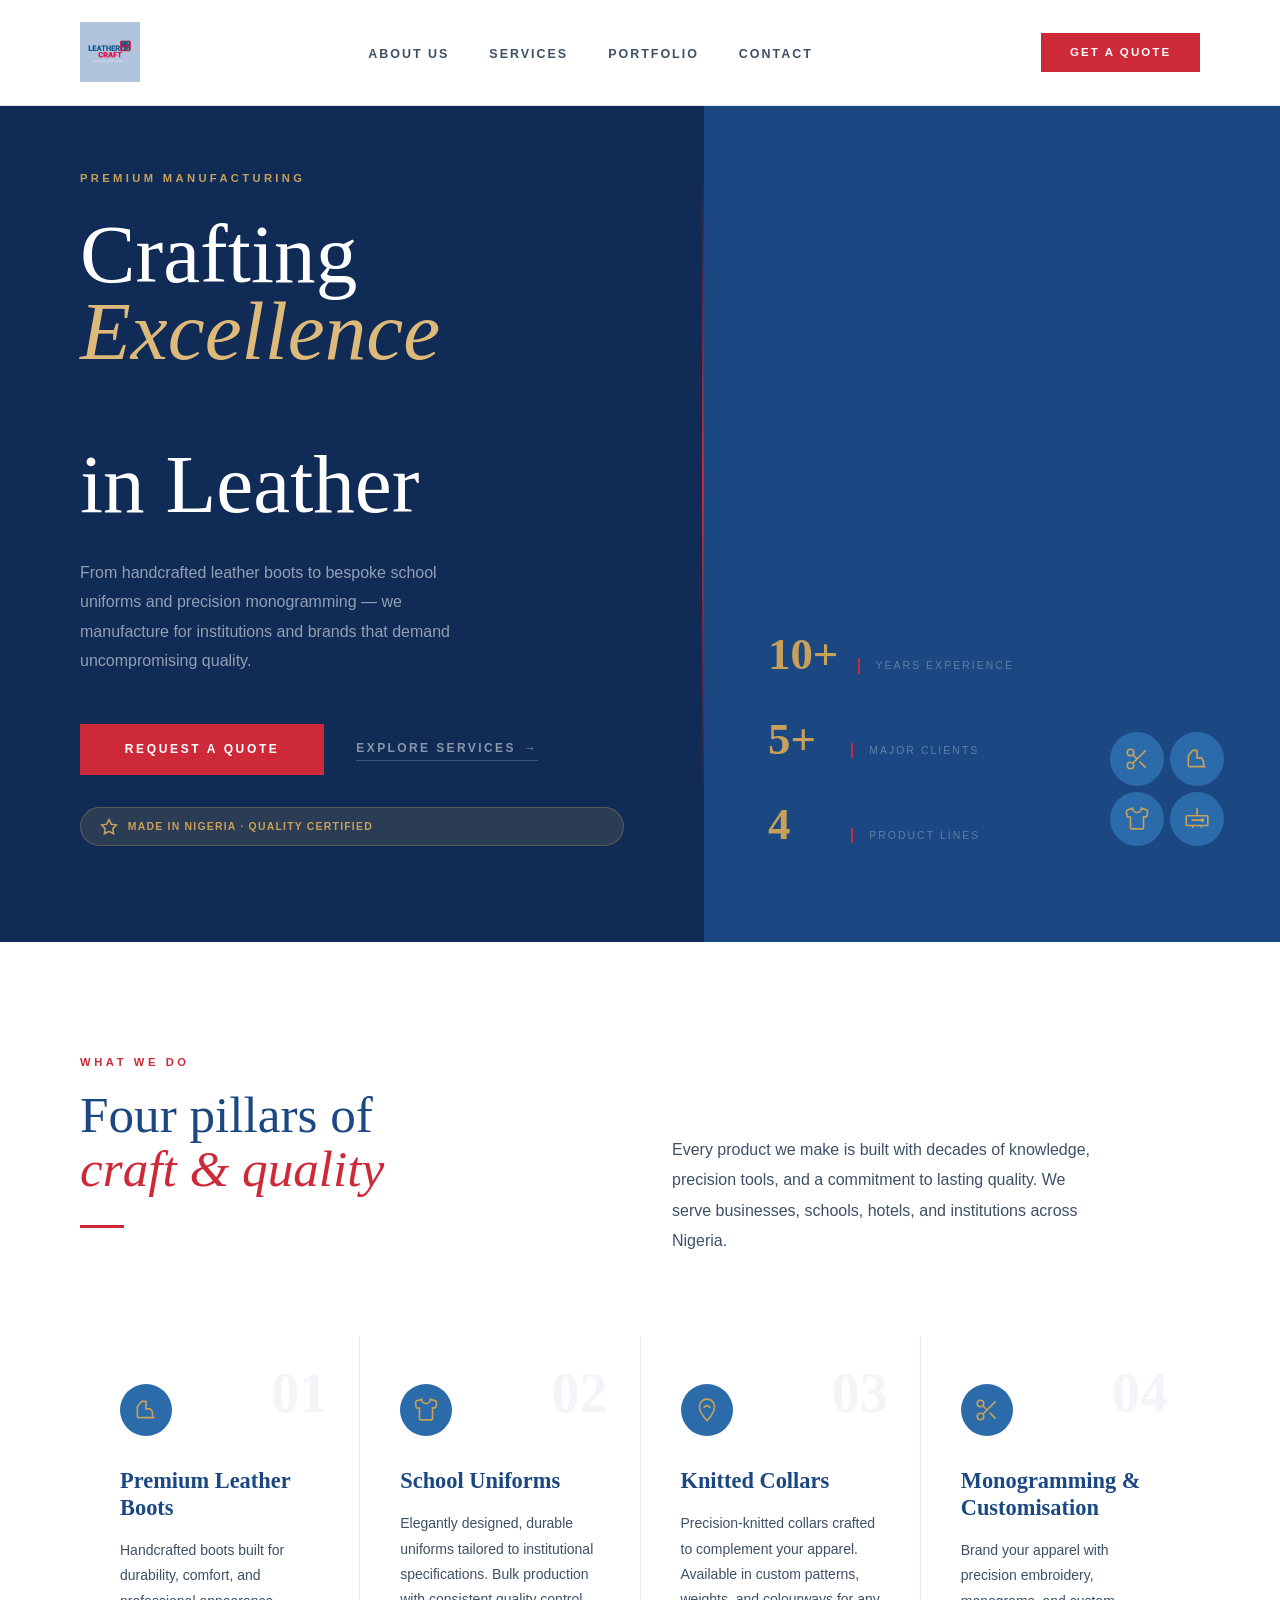
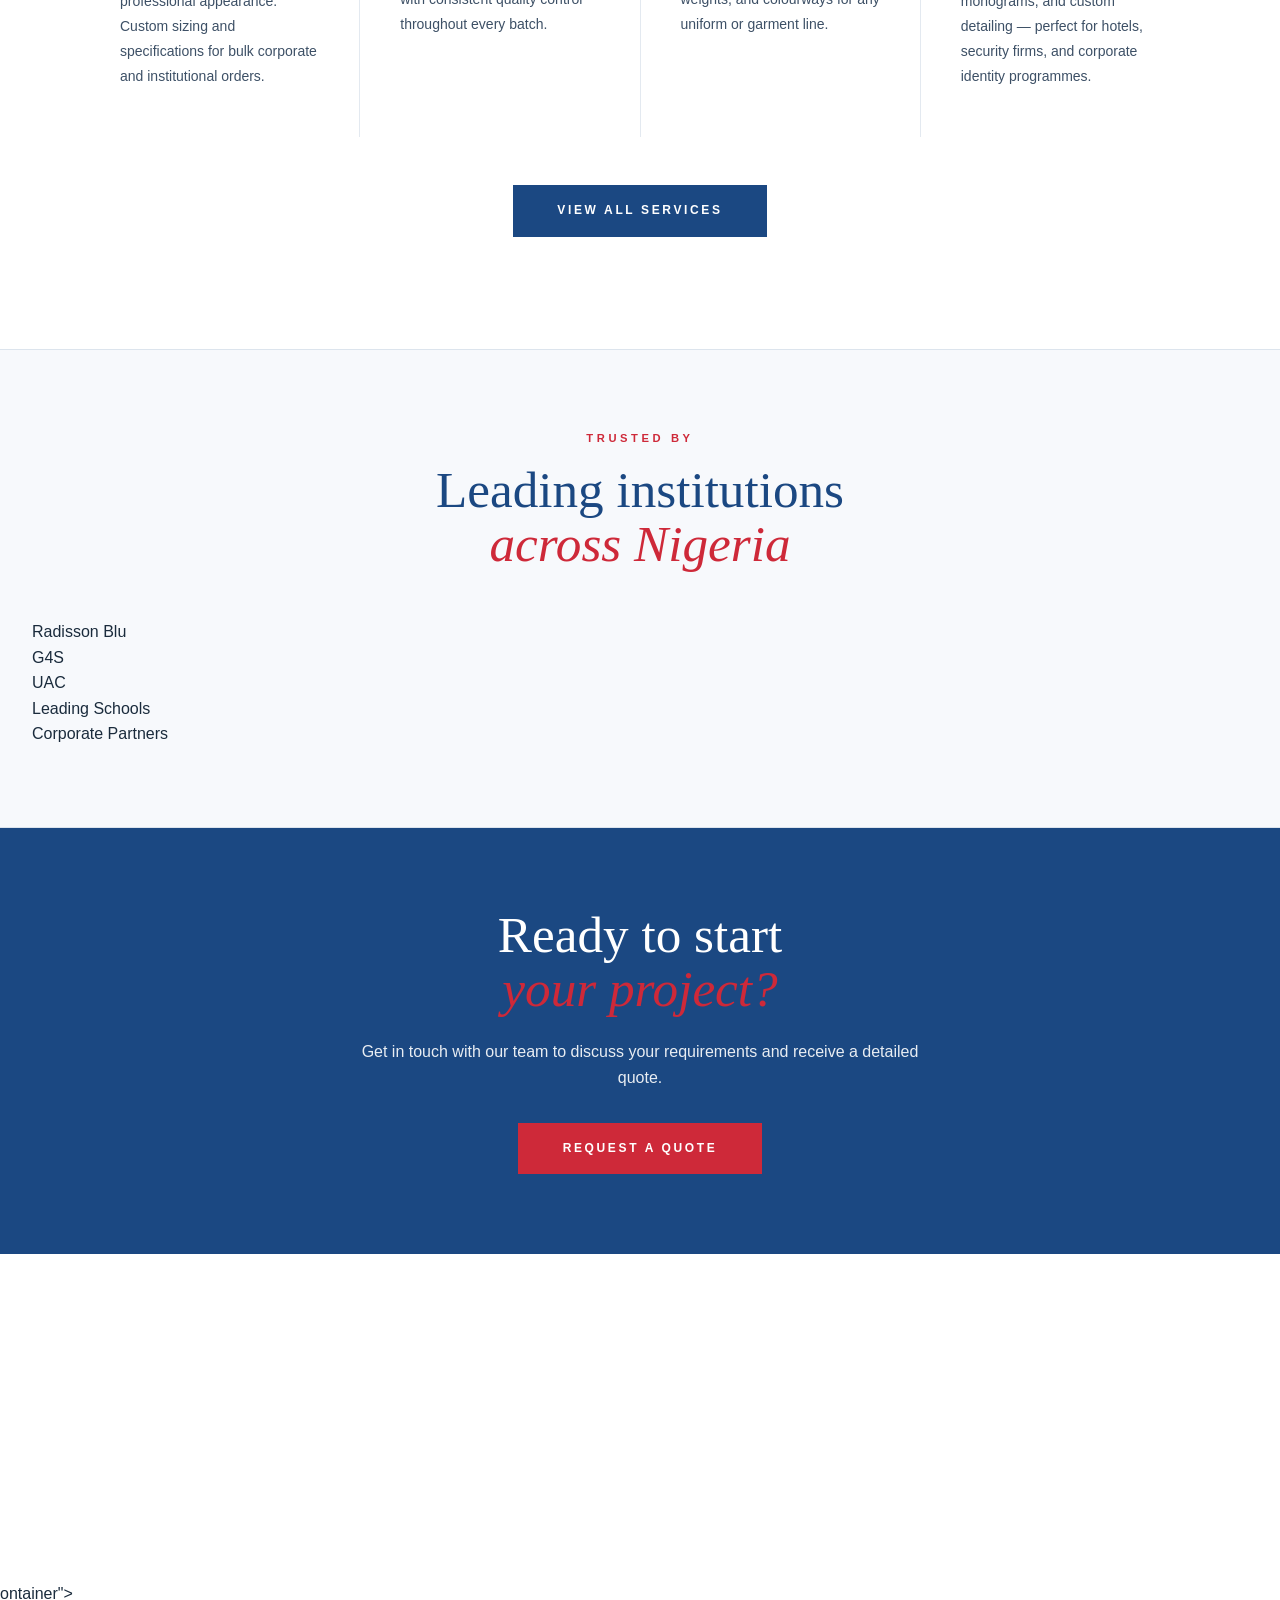
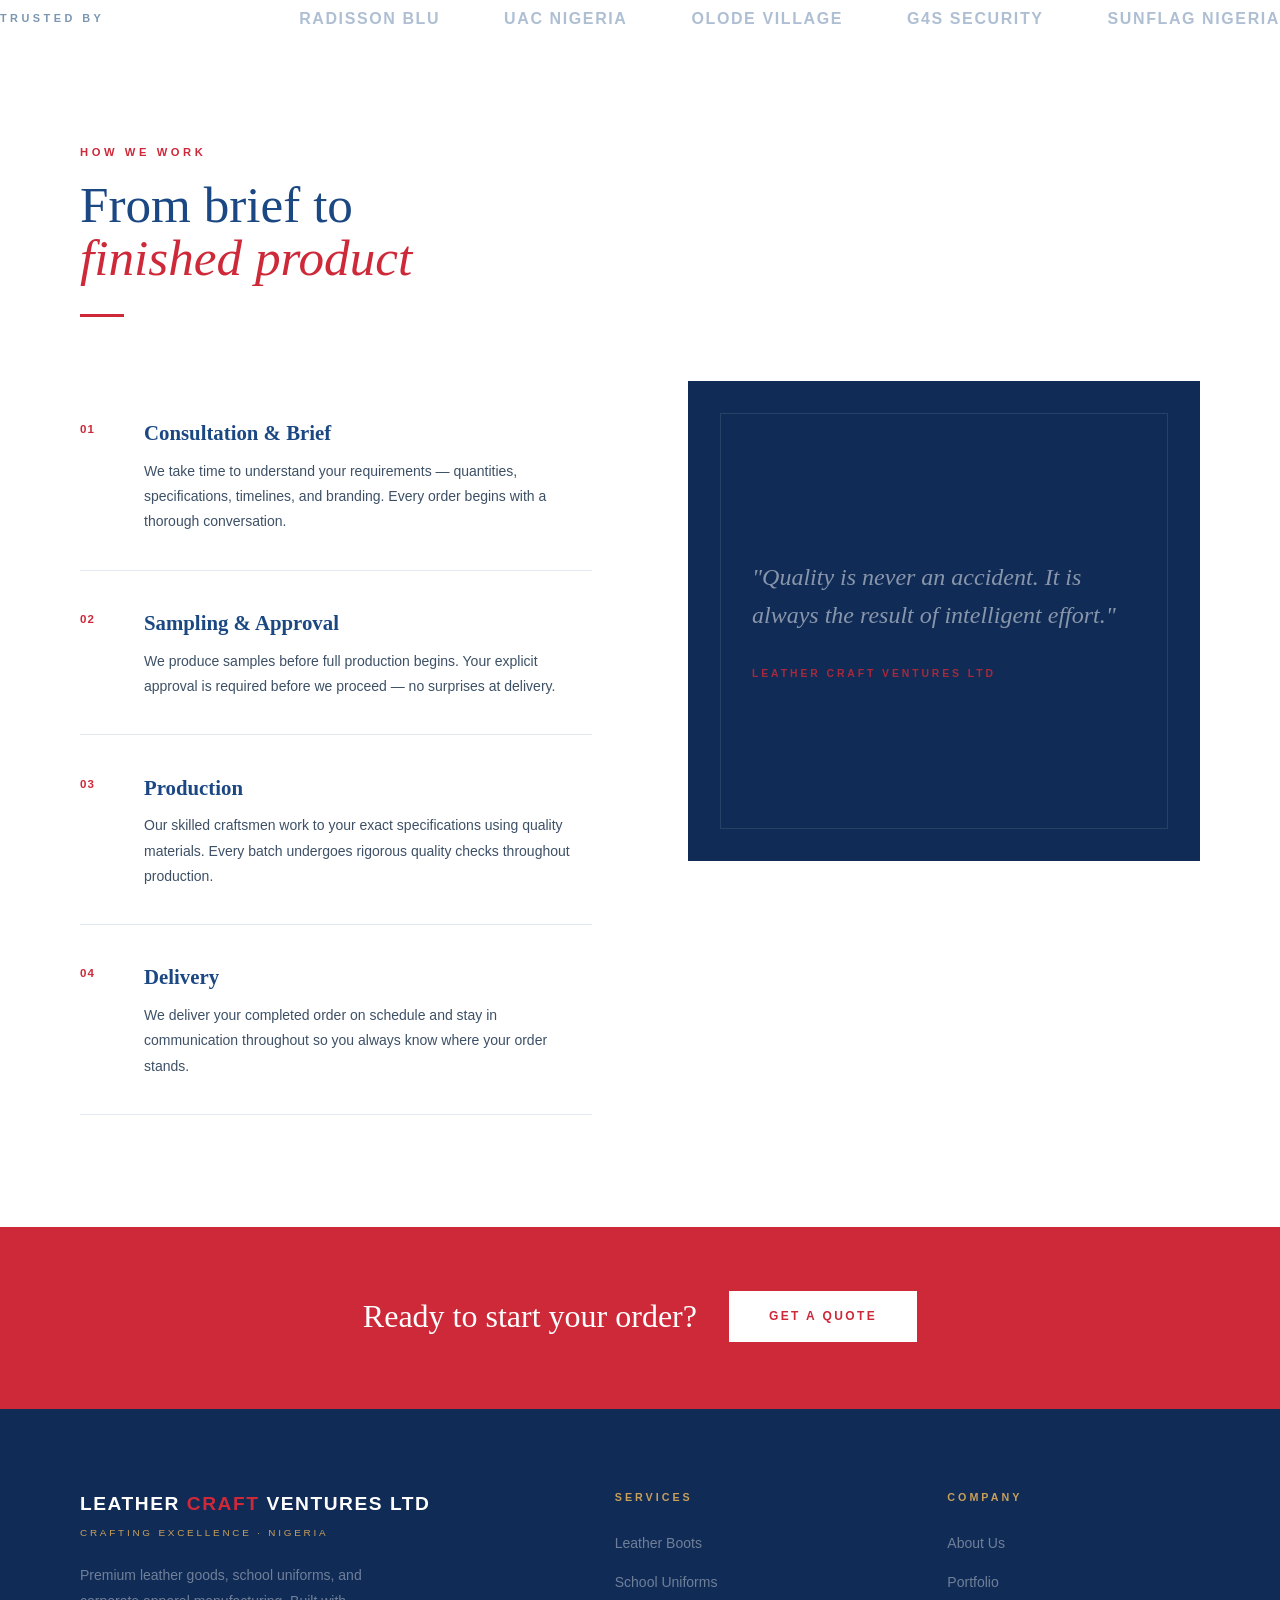
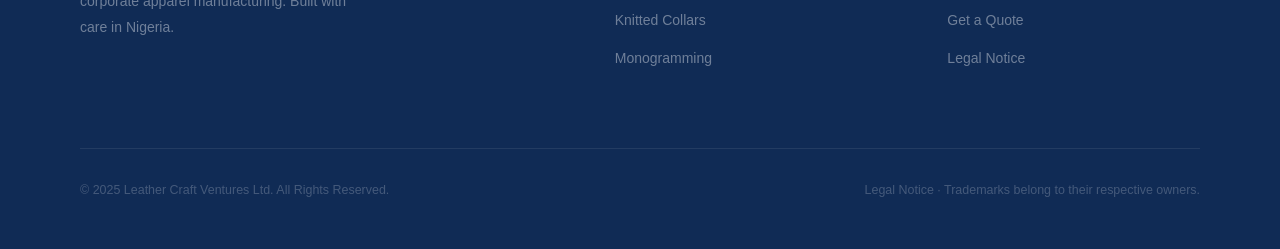
==== commit 3756e9b2: "feat: add logo, SEO metadata, and accessibility improvements" ====
--- a/website/index.html
+++ b/website/index.html
@@ -4,22 +4,52 @@
   <meta charset="UTF-8" />
   <meta name="viewport" content="width=device-width, initial-scale=1.0" />
   <meta name="description" content="Leather Craft Ventures Ltd — Nigeria's specialists in premium leather boots, school uniforms, knitted collars, and corporate monogramming. Trusted by Radisson Blu, G4S, UAC and more." />
+  <meta http-equiv="Content-Security-Policy" content="default-src 'self'; style-src 'self' 'unsafe-inline' https://fonts.googleapis.com; font-src 'self' https://fonts.gstatic.com; script-src 'self'; img-src 'self' data:; connect-src 'self';" />
+  <link rel="canonical" href="https://leathercraftventures.com/" />
+  <link rel="icon" type="image/svg+xml" href="data:image/svg+xml,<svg xmlns='http://www.w3.org/2000/svg' viewBox='0 0 100 100'><text y='.9em' font-size='90'>🧵</text></svg>" />
+  
+  <!-- Open Graph -->
+  <meta property="og:title" content="Leather Craft Ventures Ltd — Crafting Excellence" />
+  <meta property="og:description" content="Nigeria's specialists in premium leather boots, school uniforms, knitted collars, and corporate monogramming. Trusted by Radisson Blu, G4S, UAC and more." />
+  <meta property="og:type" content="website" />
+  <meta property="og:url" content="https://leathercraftventures.com/" />
+  <meta property="og:image" content="https://leathercraftventures.com/images/og-image.jpg" />
+  
   <title>Leather Craft Ventures Ltd — Crafting Excellence</title>
   <link rel="preconnect" href="https://fonts.googleapis.com" />
   <link rel="preconnect" href="https://fonts.gstatic.com" crossorigin />
   <link href="https://fonts.googleapis.com/css2?family=Cormorant+Garamond:ital,wght@0,300;0,400;0,600;0,700;1,300;1,400&family=Barlow:wght@300;400;500&family=Barlow+Condensed:wght@400;600;700&display=swap" rel="stylesheet" />
   <link rel="stylesheet" href="css/style.css" />
+  
+  <!-- JSON-LD Structured Data -->
+  <script type="application/ld+json">
+  {
+    "@context": "https://schema.org",
+    "@type": "Organization",
+    "name": "Leather Craft Ventures Ltd",
+    "description": "Premium leather boots, school uniforms, knitted collars, and corporate monogramming manufacturer in Nigeria",
+    "url": "https://leathercraftventures.com",
+    "logo": "https://leathercraftventures.com/images/logo.png",
+    "address": {
+      "@type": "PostalAddress",
+      "addressCountry": "NG"
+    },
+    "contactPoint": {
+      "@type": "ContactPoint",
+      "contactType": "Customer Service"
+    },
+    "sameAs": []
+  }
+  </script>
 </head>
 <body>
+
+<a href="#main-content" class="skip-link">Skip to main content</a>
 
 <!-- ═══════════════ NAV ═══════════════ -->
 <nav id="site-nav" role="navigation" aria-label="Main navigation">
   <a href="index.html" class="nav-logo">
-    <span class="nav-logo-main">
-      <span class="nav-leather">Leather</span>
-      <span class="nav-craft">Craft</span>
-    </span>
-    
+    <img src="images/lc.jpeg" alt="Leather Craft Ventures Ltd" style="height: 60px; width: auto;" />
   </a>
   <ul class="nav-links" role="list">
     <li><a href="about.html">About Us</a></li>
@@ -44,6 +74,7 @@
 </div>
 
 <!-- ═══════════════ HERO ═══════════════ -->
+<main id="main-content">
 <section id="hero" aria-label="Hero">
   <div class="hero-left">
     <p class="hero-eyebrow">Premium Manufacturing</p>
@@ -57,30 +88,60 @@
       <a href="contact.html" class="btn-primary">Request a Quote</a>
       <a href="services.html" class="btn-outline">Explore Services</a>
     </div>
+    
+    <!-- Made in Nigeria Badge -->
+    <div style="margin-top: 2rem; display: inline-flex; align-items: center; gap: 0.6rem; padding: 0.6rem 1.2rem; background: rgba(200,160,90,0.15); border: 1px solid rgba(200,160,90,0.3); border-radius: 50px;">
+      <svg width="18" height="18" viewBox="0 0 24 24" fill="none" stroke="currentColor" stroke-width="2" style="color: var(--gold);">
+        <path d="M12 2l3.09 6.26L22 9.27l-5 4.87 1.18 6.88L12 17.77l-6.18 3.25L7 14.14 2 9.27l6.91-1.01L12 2z"/>
+      </svg>
+      <span style="font-family: var(--font-cond); font-size: 0.65rem; font-weight: 600; letter-spacing: 0.12em; text-transform: uppercase; color: var(--gold);">Made in Nigeria · Quality Certified</span>
+    </div>
   </div>
   <div class="hero-right" aria-hidden="true">
-    <div class="hero-right-pattern"></div>
+
+    <!-- Icons — bottom left -->
+    <div class="hero-icon-grid">
+      <div class="hero-icon-cell">
+        <svg viewBox="0 0 24 24" fill="none" stroke="currentColor" stroke-width="1.5">
+          <circle cx="6" cy="6" r="3"/><circle cx="6" cy="18" r="3"/>
+          <path d="M20 4L8.12 15.88M14.47 14.48L20 20M8.12 8.12L12 12"/>
+        </svg>
+      </div>
+      <div class="hero-icon-cell">
+        <svg viewBox="0 0 24 24" fill="none" stroke="currentColor" stroke-width="1.5">
+          <path d="M4 19h16M4 19V9l4-5h4v7h4l2 3v5"/>
+        </svg>
+      </div>
+      <div class="hero-icon-cell">
+        <svg viewBox="0 0 24 24" fill="none" stroke="currentColor" stroke-width="1.5">
+          <path d="M20.38 3.46L16 2a4 4 0 01-8 0L3.62 3.46a2 2 0 00-1.34 2.23l.58 3.57a1 1 0 00.99.84H6v10a1 1 0 001 1h10a1 1 0 001-1V10h2.15a1 1 0 00.99-.84l.58-3.57a2 2 0 00-1.34-2.23z"/>
+        </svg>
+      </div>
+      <div class="hero-icon-cell">
+        <svg viewBox="0 0 24 24" fill="none" stroke="currentColor" stroke-width="1.5">
+          <rect x="2" y="9" width="20" height="9" rx="1"/>
+          <path d="M12 2v7M8 18v2M16 18v2M7 13h10"/>
+          <circle cx="17" cy="13" r="1" fill="currentColor"/>
+        </svg>
+      </div>
+    </div>
+
+    <!-- Stats — bottom right -->
     <div class="hero-stats">
       <div class="hero-stat-item">
         <span class="hero-stat-num">10+</span>
-        <span class="hero-stat-label">Years of<br>Experience</span>
+        <span class="hero-stat-label">Years Experience</span>
       </div>
       <div class="hero-stat-item">
         <span class="hero-stat-num">5+</span>
-        <span class="hero-stat-label">Major<br>Clients</span>
+        <span class="hero-stat-label">Major Clients</span>
       </div>
       <div class="hero-stat-item">
         <span class="hero-stat-num">4</span>
-        <span class="hero-stat-label">Product<br>Lines</span>
-      </div>
-    </div>
-    <div class="hero-icon-grid">
-      <div class="hero-icon-cell"><svg viewBox="0 0 24 24" fill="none" stroke="currentColor" stroke-width="1.5"><circle cx="6" cy="6" r="3"/><circle cx="6" cy="18" r="3"/><path d="M20 4L8.12 15.88M14.47 14.48L20 20M8.12 8.12L12 12"/></svg></div>
-      <div class="hero-icon-cell"><svg viewBox="0 0 24 24" fill="none" stroke="currentColor" stroke-width="1.5"><path d="M4 19h16M4 19V9l4-5h4v7h4l2 3v5"/></svg></div>
-      <div class="hero-icon-cell"><svg viewBox="0 0 24 24" fill="none" stroke="currentColor" stroke-width="1.5"><path d="M20.38 3.46L16 2a4 4 0 01-8 0L3.62 3.46a2 2 0 00-1.34 2.23l.58 3.57a1 1 0 00.99.84H6v10a1 1 0 001 1h10a1 1 0 001-1V10h2.15a1 1 0 00.99-.84l.58-3.57a2 2 0 00-1.34-2.23z"/></svg></div>
-      <div class="hero-icon-cell"><svg viewBox="0 0 24 24" fill="none" stroke="currentColor" stroke-width="1.5"><rect x="2" y="9" width="20" height="9" rx="1"/><path d="M12 2v7M8 18v2M16 18v2M7 13h10"/><circle cx="17" cy="13" r="1" fill="currentColor"/></svg></div>
-    </div>
-    <div class="hero-stamp"><p>Made in<br>Nigeria</p></div>
+        <span class="hero-stat-label">Product Lines</span>
+      </div>
+    </div>
+
   </div>
 </section>
 
@@ -132,8 +193,63 @@
 </section>
 
 <!-- ═══════════════ CLIENTS ═══════════════ -->
-<section aria-label="Trusted clients" style="background: var(--off-white); padding: 5rem; border-top: 1px solid var(--border); border-bottom: 1px solid var(--border);">
-  <div class="container">
+<section aria-label="Trusted clients" style="background: var(--off-white); padding: 5rem 2rem; border-top: 1px solid var(--border); border-bottom: 1px solid var(--border);">
+  <div class="container">
+    <div class="reveal" style="text-align: center; margin-bottom: 3rem;">
+      <p class="section-label">Trusted By</p>
+      <h2 class="section-title">Leading institutions<br><em>across Nigeria</em></h2>
+    </div>
+    <div class="clients-grid reveal">
+      <div class="client-logo">Radisson Blu</div>
+      <div class="client-logo">G4S</div>
+      <div class="client-logo">UAC</div>
+      <div class="client-logo">Leading Schools</div>
+      <div class="client-logo">Corporate Partners</div>
+    </div>
+  </div>
+</section>
+
+<!-- ═══════════════ CTA ═══════════════ -->
+<section aria-label="Call to action" style="background: var(--navy); color: var(--white); padding: 5rem 2rem; text-align: center;">
+  <div class="container reveal">
+    <h2 class="section-title" style="color: var(--white); margin-bottom: 1.5rem;">Ready to start<br><em>your project?</em></h2>
+    <p style="max-width: 600px; margin: 0 auto 2rem; opacity: 0.9;">Get in touch with our team to discuss your requirements and receive a detailed quote.</p>
+    <a href="contact.html" class="btn-primary">Request a Quote</a>
+  </div>
+</section>
+</main>
+
+<!-- ═══════════════ FOOTER ═══════════════ -->
+<footer role="contentinfo" style="background: var(--charcoal); color: var(--white); padding: 3rem 2rem 1.5rem;">
+  <div class="container">
+    <div style="display: grid; grid-template-columns: repeat(auto-fit, minmax(200px, 1fr)); gap: 2rem; margin-bottom: 2rem;">
+      <div>
+        <h3 style="margin-bottom: 1rem; font-size: 1.2rem;">Leather Craft Ventures</h3>
+        <p style="opacity: 0.8; font-size: 0.9rem;">Crafting excellence in leather goods and uniforms since 2013.</p>
+      </div>
+      <div>
+        <h4 style="margin-bottom: 1rem; font-size: 1rem;">Quick Links</h4>
+        <ul style="list-style: none; padding: 0;">
+          <li style="margin-bottom: 0.5rem;"><a href="about.html" style="color: var(--white); opacity: 0.8; text-decoration: none;">About Us</a></li>
+          <li style="margin-bottom: 0.5rem;"><a href="services.html" style="color: var(--white); opacity: 0.8; text-decoration: none;">Services</a></li>
+          <li style="margin-bottom: 0.5rem;"><a href="portfolio.html" style="color: var(--white); opacity: 0.8; text-decoration: none;">Portfolio</a></li>
+          <li style="margin-bottom: 0.5rem;"><a href="contact.html" style="color: var(--white); opacity: 0.8; text-decoration: none;">Contact</a></li>
+        </ul>
+      </div>
+      <div>
+        <h4 style="margin-bottom: 1rem; font-size: 1rem;">Contact</h4>
+        <p style="opacity: 0.8; font-size: 0.9rem;">Lagos, Nigeria<br>Email: info@leathercraftventures.com</p>
+      </div>
+    </div>
+    <div style="border-top: 1px solid rgba(255,255,255,0.1); padding-top: 1.5rem; text-align: center; opacity: 0.7; font-size: 0.85rem;">
+      <p>&copy; 2024 Leather Craft Ventures Ltd. All rights reserved.</p>
+    </div>
+  </div>
+</footer>
+
+<script src="js/main.js"></script>
+</body>
+</html>ontainer">
     <div class="clients-inner reveal">
       <p class="clients-heading">Trusted by</p>
       <ul class="clients-names" role="list">
@@ -209,7 +325,7 @@
       <div>
         <p class="footer-brand-name"><span class="footer-leather">Leather</span> <span class="footer-craft">Craft</span> Ventures Ltd</p>
         <p class="footer-brand-tag">Crafting Excellence · Nigeria</p>
-        <p class="footer-brand-blurb">Premium leather goods, school uniforms, and corporate apparel manufacturing. Built with care in Arepo, Ogun State, Nigeria.</p>
+        <p class="footer-brand-blurb">Premium leather goods, school uniforms, and corporate apparel manufacturing. Built with care in Nigeria.</p>
       </div>
       <nav class="footer-col" aria-label="Services navigation">
         <h4>Services</h4>
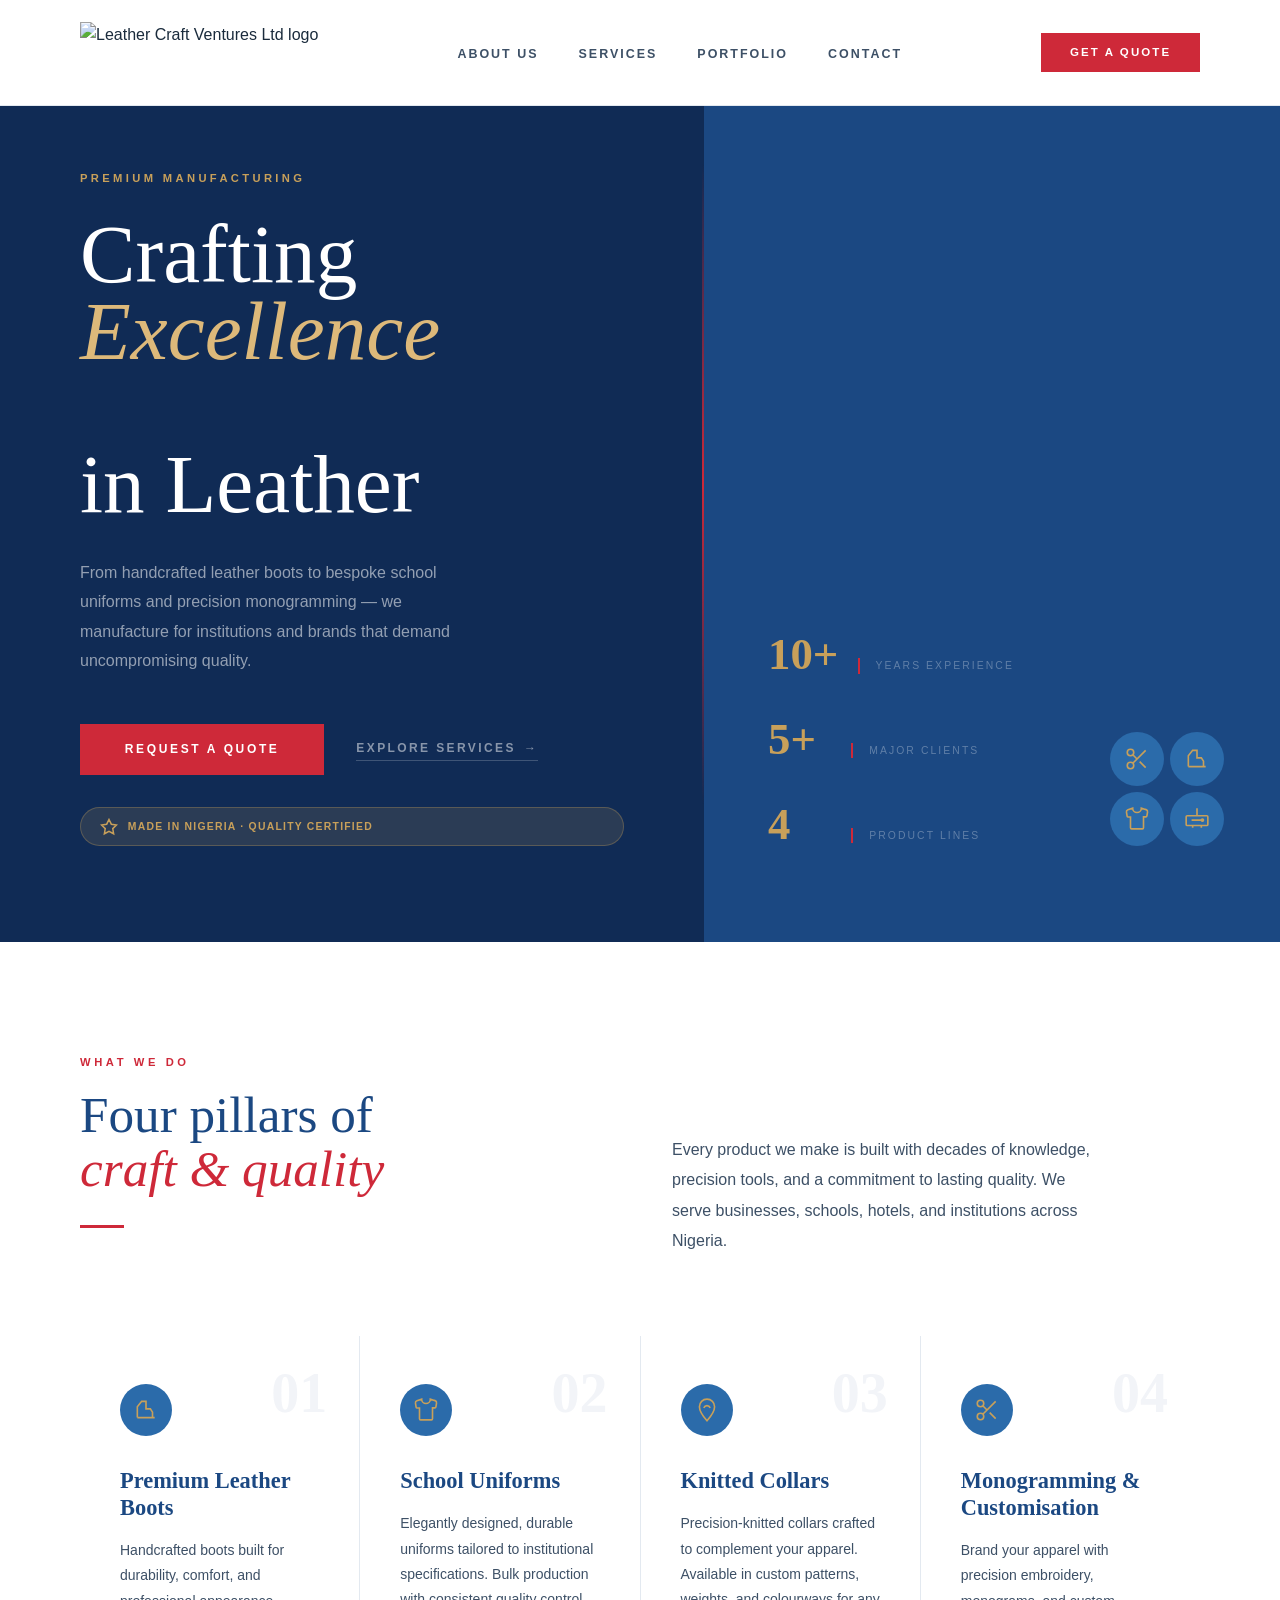
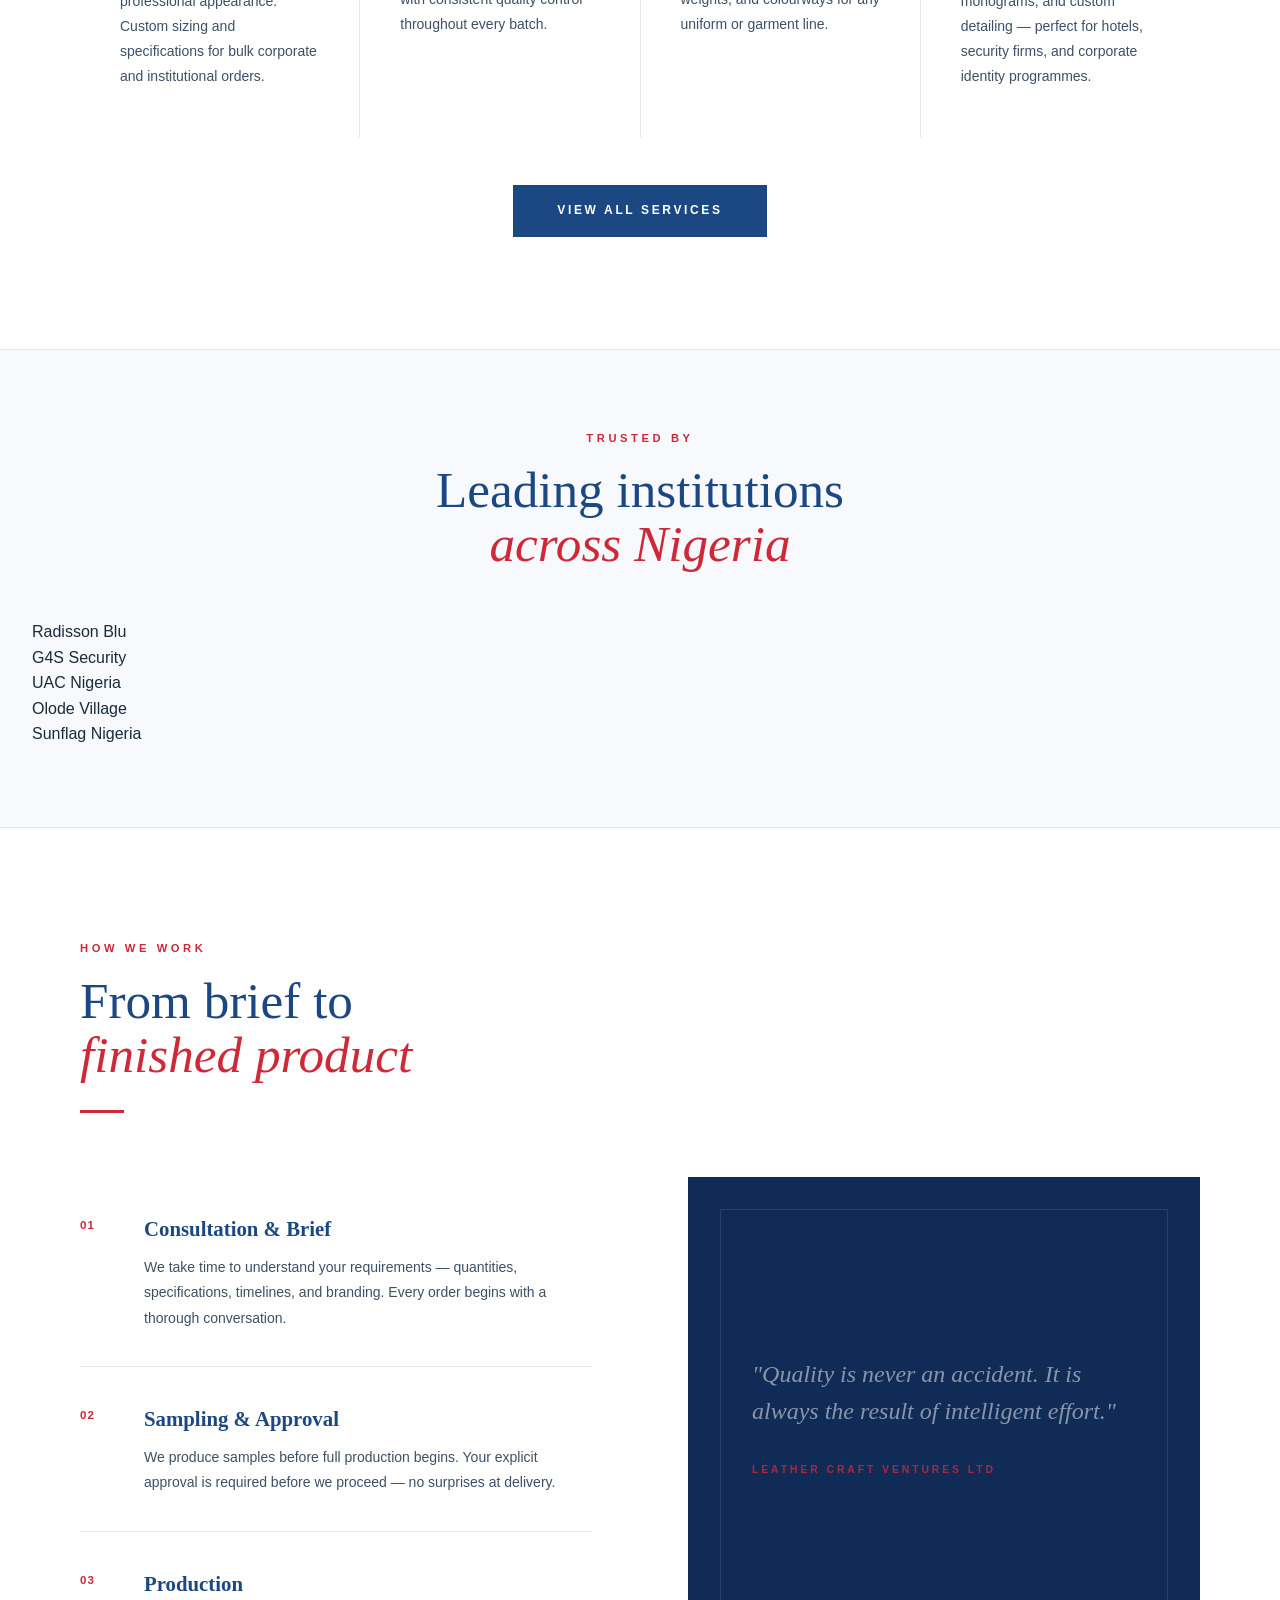
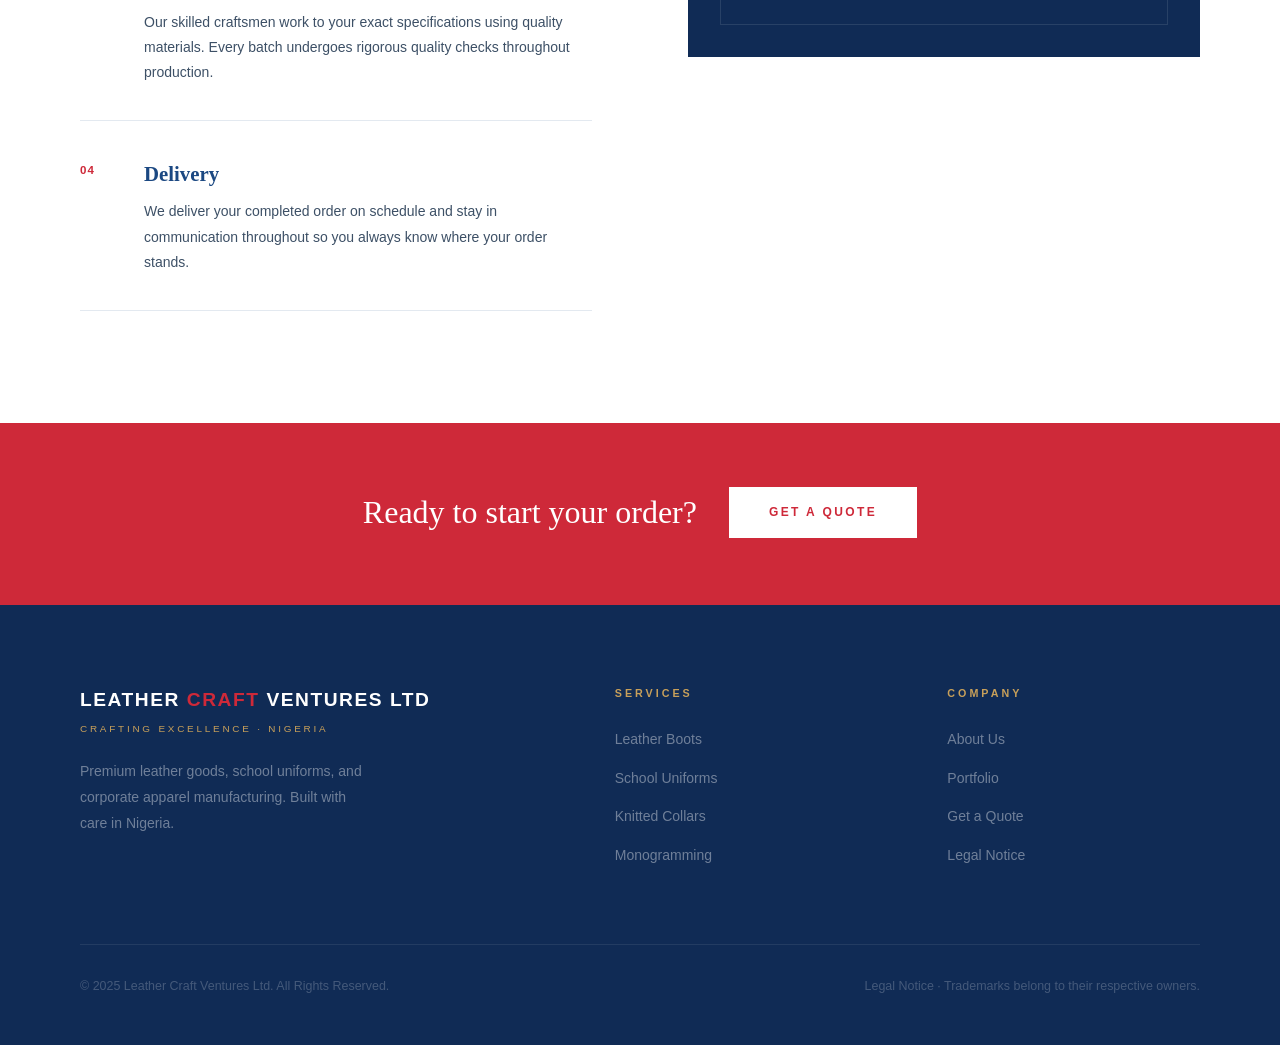
==== commit 4e2352ad: "fix: remove duplicate content sections and improve HTML structure Co-authored-by: aider (claude-sonn" ====
--- a/website/index.html
+++ b/website/index.html
@@ -7,6 +7,8 @@
   <meta http-equiv="Content-Security-Policy" content="default-src 'self'; style-src 'self' 'unsafe-inline' https://fonts.googleapis.com; font-src 'self' https://fonts.gstatic.com; script-src 'self'; img-src 'self' data:; connect-src 'self';" />
   <link rel="canonical" href="https://leathercraftventures.com/" />
   <link rel="icon" type="image/svg+xml" href="data:image/svg+xml,<svg xmlns='http://www.w3.org/2000/svg' viewBox='0 0 100 100'><text y='.9em' font-size='90'>🧵</text></svg>" />
+  <meta name="theme-color" content="#1a365d" />
+  <meta name="robots" content="index, follow" />
   
   <!-- Open Graph -->
   <meta property="og:title" content="Leather Craft Ventures Ltd — Crafting Excellence" />
@@ -49,7 +51,7 @@
 <!-- ═══════════════ NAV ═══════════════ -->
 <nav id="site-nav" role="navigation" aria-label="Main navigation">
   <a href="index.html" class="nav-logo">
-    <img src="images/lc.jpeg" alt="Leather Craft Ventures Ltd" style="height: 60px; width: auto;" />
+    <img src="images/lc.jpeg" alt="Leather Craft Ventures Ltd logo" style="height: 60px; width: auto;" loading="eager" />
   </a>
   <ul class="nav-links" role="list">
     <li><a href="about.html">About Us</a></li>
@@ -201,64 +203,10 @@
     </div>
     <div class="clients-grid reveal">
       <div class="client-logo">Radisson Blu</div>
-      <div class="client-logo">G4S</div>
-      <div class="client-logo">UAC</div>
-      <div class="client-logo">Leading Schools</div>
-      <div class="client-logo">Corporate Partners</div>
-    </div>
-  </div>
-</section>
-
-<!-- ═══════════════ CTA ═══════════════ -->
-<section aria-label="Call to action" style="background: var(--navy); color: var(--white); padding: 5rem 2rem; text-align: center;">
-  <div class="container reveal">
-    <h2 class="section-title" style="color: var(--white); margin-bottom: 1.5rem;">Ready to start<br><em>your project?</em></h2>
-    <p style="max-width: 600px; margin: 0 auto 2rem; opacity: 0.9;">Get in touch with our team to discuss your requirements and receive a detailed quote.</p>
-    <a href="contact.html" class="btn-primary">Request a Quote</a>
-  </div>
-</section>
-</main>
-
-<!-- ═══════════════ FOOTER ═══════════════ -->
-<footer role="contentinfo" style="background: var(--charcoal); color: var(--white); padding: 3rem 2rem 1.5rem;">
-  <div class="container">
-    <div style="display: grid; grid-template-columns: repeat(auto-fit, minmax(200px, 1fr)); gap: 2rem; margin-bottom: 2rem;">
-      <div>
-        <h3 style="margin-bottom: 1rem; font-size: 1.2rem;">Leather Craft Ventures</h3>
-        <p style="opacity: 0.8; font-size: 0.9rem;">Crafting excellence in leather goods and uniforms since 2013.</p>
-      </div>
-      <div>
-        <h4 style="margin-bottom: 1rem; font-size: 1rem;">Quick Links</h4>
-        <ul style="list-style: none; padding: 0;">
-          <li style="margin-bottom: 0.5rem;"><a href="about.html" style="color: var(--white); opacity: 0.8; text-decoration: none;">About Us</a></li>
-          <li style="margin-bottom: 0.5rem;"><a href="services.html" style="color: var(--white); opacity: 0.8; text-decoration: none;">Services</a></li>
-          <li style="margin-bottom: 0.5rem;"><a href="portfolio.html" style="color: var(--white); opacity: 0.8; text-decoration: none;">Portfolio</a></li>
-          <li style="margin-bottom: 0.5rem;"><a href="contact.html" style="color: var(--white); opacity: 0.8; text-decoration: none;">Contact</a></li>
-        </ul>
-      </div>
-      <div>
-        <h4 style="margin-bottom: 1rem; font-size: 1rem;">Contact</h4>
-        <p style="opacity: 0.8; font-size: 0.9rem;">Lagos, Nigeria<br>Email: info@leathercraftventures.com</p>
-      </div>
-    </div>
-    <div style="border-top: 1px solid rgba(255,255,255,0.1); padding-top: 1.5rem; text-align: center; opacity: 0.7; font-size: 0.85rem;">
-      <p>&copy; 2024 Leather Craft Ventures Ltd. All rights reserved.</p>
-    </div>
-  </div>
-</footer>
-
-<script src="js/main.js"></script>
-</body>
-</html>ontainer">
-    <div class="clients-inner reveal">
-      <p class="clients-heading">Trusted by</p>
-      <ul class="clients-names" role="list">
-        <li class="client-name">Radisson Blu</li>
-        <li class="client-name">UAC Nigeria</li>
-        <li class="client-name">Olode Village</li>
-        <li class="client-name">G4S Security</li>
-        <li class="client-name">Sunflag Nigeria</li>
-      </ul>
+      <div class="client-logo">G4S Security</div>
+      <div class="client-logo">UAC Nigeria</div>
+      <div class="client-logo">Olode Village</div>
+      <div class="client-logo">Sunflag Nigeria</div>
     </div>
   </div>
 </section>
@@ -352,7 +300,8 @@
     </div>
   </div>
 </footer>
+</main>
 
 <script src="js/main.js"></script>
 </body>
-</html>+</html>
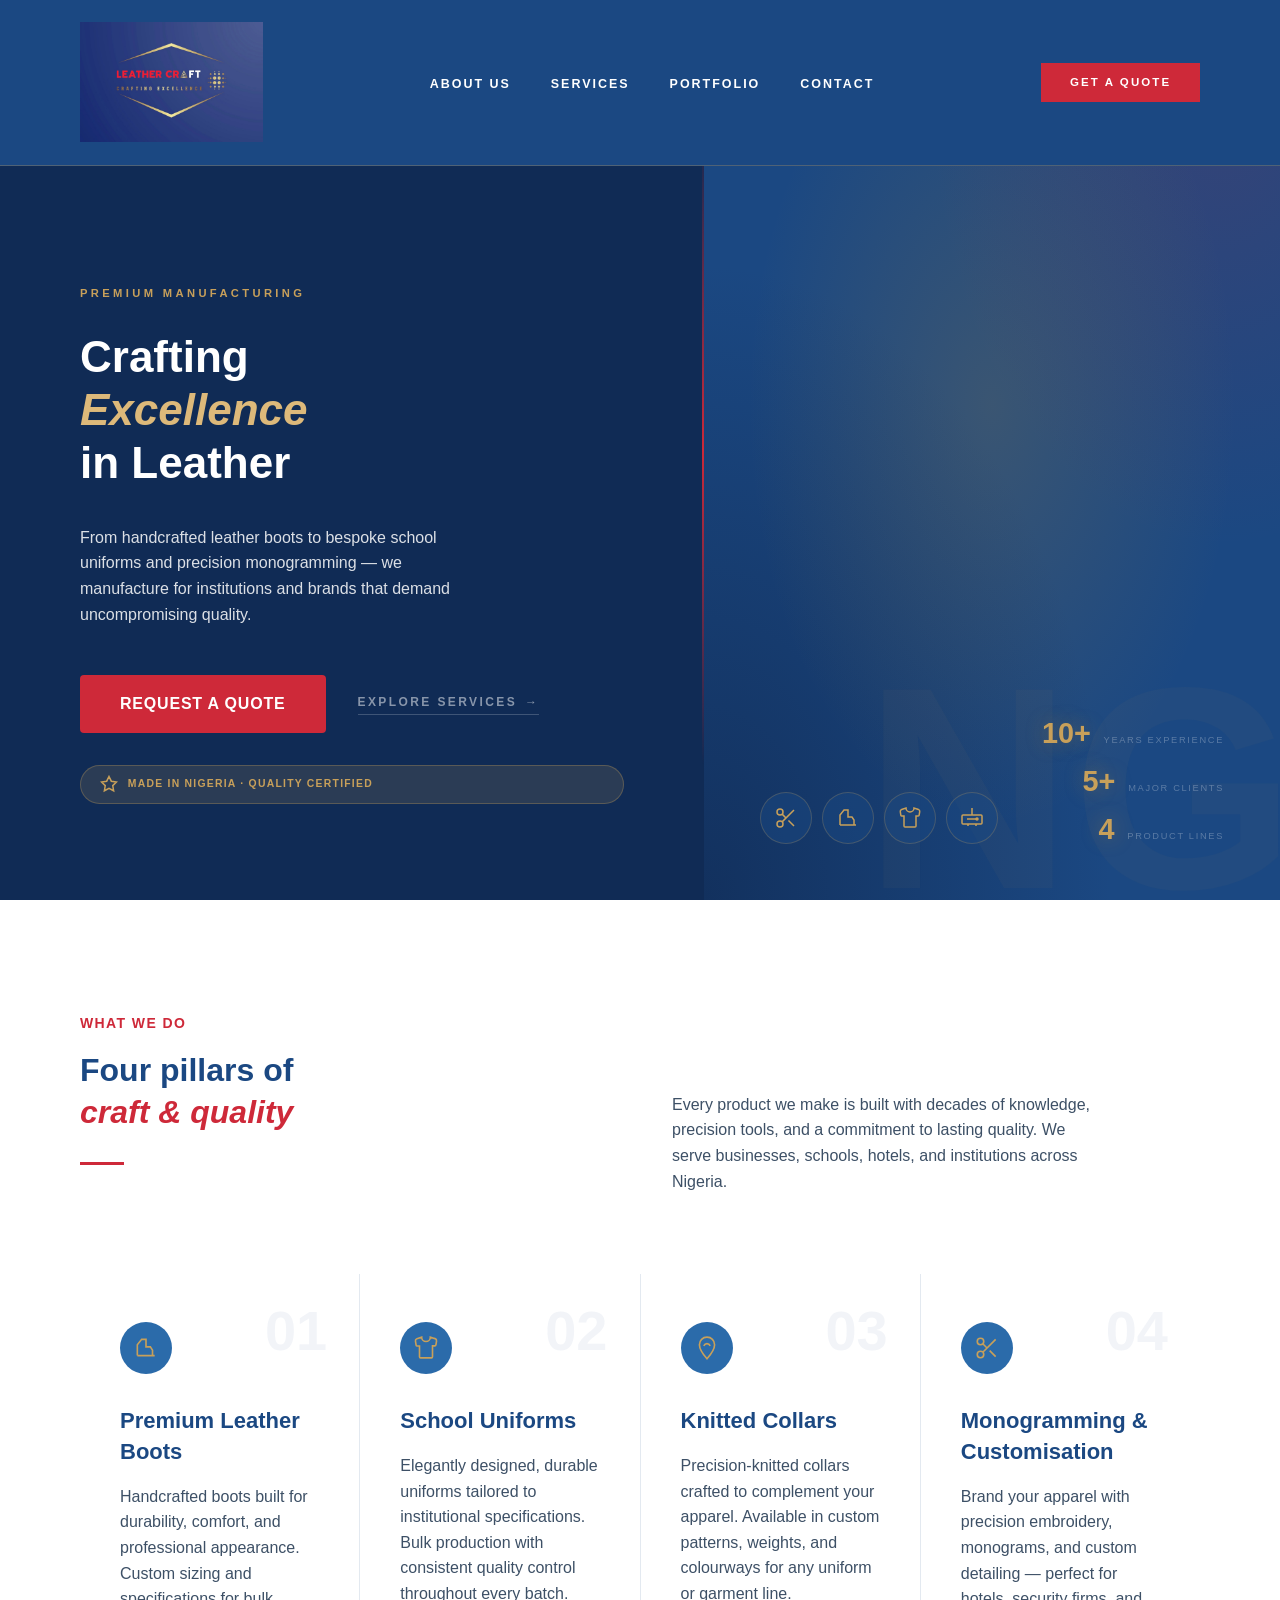
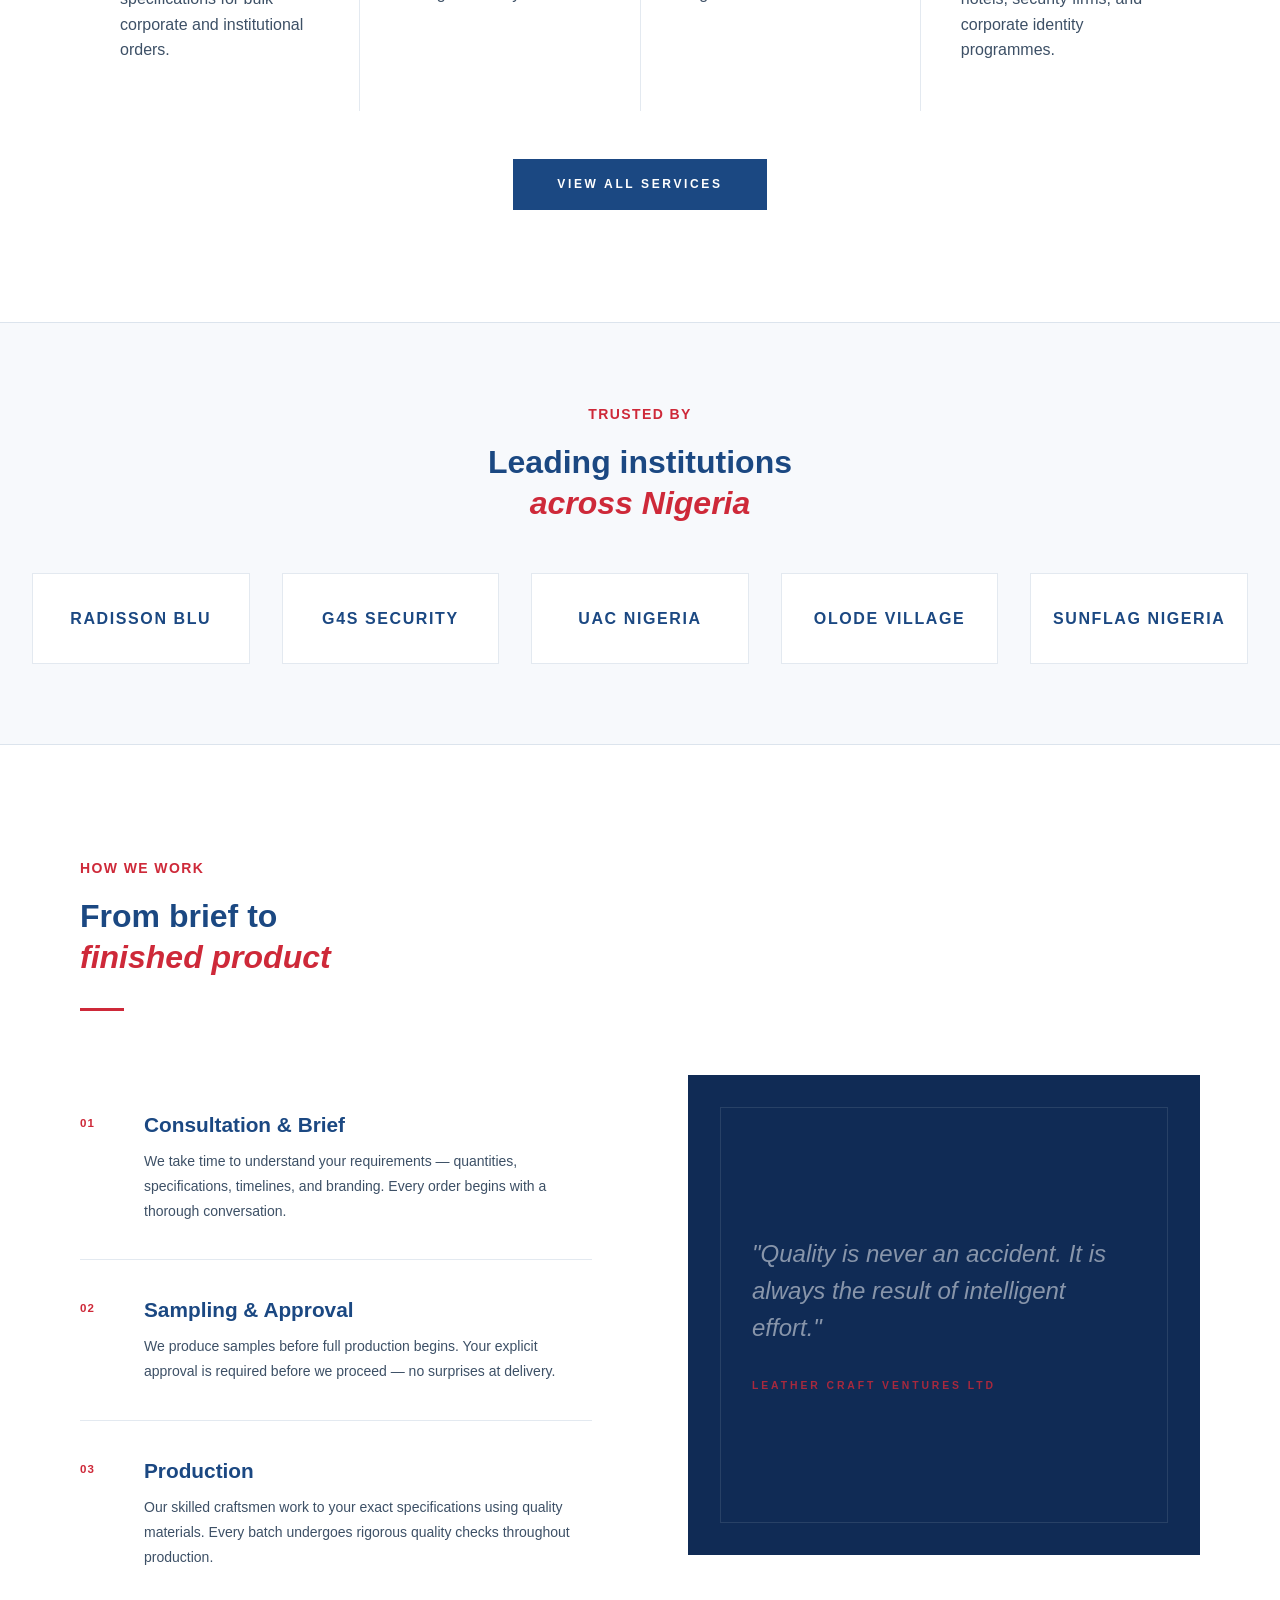
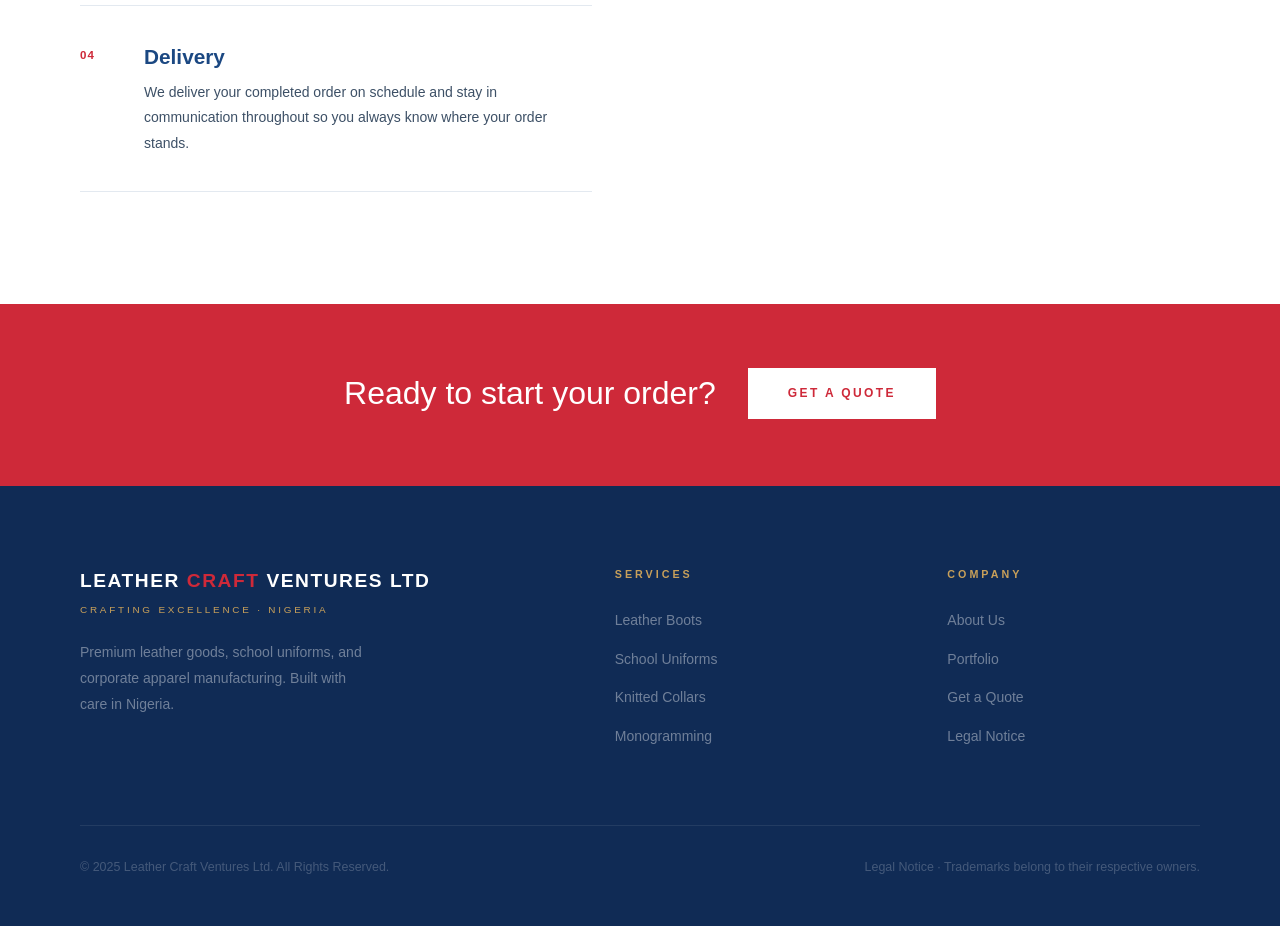
==== commit b342fc8d: "update:UI essentials" ====
--- a/website/index.html
+++ b/website/index.html
@@ -1,6 +1,7 @@
 <!DOCTYPE html>
 <html lang="en">
 <head>
+  <meta name="color-scheme" content="light dark" />
   <meta charset="UTF-8" />
   <meta name="viewport" content="width=device-width, initial-scale=1.0" />
   <meta name="description" content="Leather Craft Ventures Ltd — Nigeria's specialists in premium leather boots, school uniforms, knitted collars, and corporate monogramming. Trusted by Radisson Blu, G4S, UAC and more." />
@@ -20,7 +21,7 @@
   <title>Leather Craft Ventures Ltd — Crafting Excellence</title>
   <link rel="preconnect" href="https://fonts.googleapis.com" />
   <link rel="preconnect" href="https://fonts.gstatic.com" crossorigin />
-  <link href="https://fonts.googleapis.com/css2?family=Cormorant+Garamond:ital,wght@0,300;0,400;0,600;0,700;1,300;1,400&family=Barlow:wght@300;400;500&family=Barlow+Condensed:wght@400;600;700&display=swap" rel="stylesheet" />
+  <link href="https://fonts.googleapis.com/css2?family=Montserrat:wght@400;600;700&family=Open+Sans:wght@400;600&display=swap" rel="stylesheet" />
   <link rel="stylesheet" href="css/style.css" />
   
   <!-- JSON-LD Structured Data -->
@@ -51,7 +52,7 @@
 <!-- ═══════════════ NAV ═══════════════ -->
 <nav id="site-nav" role="navigation" aria-label="Main navigation">
   <a href="index.html" class="nav-logo">
-    <img src="images/lc.jpeg" alt="Leather Craft Ventures Ltd logo" style="height: 60px; width: auto;" loading="eager" />
+    <img src="images/lcv.jpeg" alt="Leather Craft Ventures Ltd logo" style="height: 120px; width: auto;" loading="eager" />
   </a>
   <ul class="nav-links" role="list">
     <li><a href="about.html">About Us</a></li>
@@ -80,7 +81,7 @@
 <section id="hero" aria-label="Hero">
   <div class="hero-left">
     <p class="hero-eyebrow">Premium Manufacturing</p>
-    <h1 class="hero-title">Crafting<br><em>Excellence</em><br>in Leather</h1>
+    <h1 class="hero-title">Crafting<br><em>Excellence</em>in Leather</h1>
     <p class="hero-description">
       From handcrafted leather boots to bespoke school uniforms and precision
       monogramming — we manufacture for institutions and brands that demand
--- a/website/css/style.css
+++ b/website/css/style.css
@@ -37,9 +37,9 @@
   --border-dark:    rgba(27, 72, 130, 0.35);
 
   /* Typography */
-  --font-serif:     'Cormorant Garamond', Georgia, serif;
-  --font-sans:      'Barlow', 'Helvetica Neue', sans-serif;
-  --font-cond:      'Barlow Condensed', 'Arial Narrow', sans-serif;
+  --font-heading:   'Montserrat', 'Helvetica Neue', sans-serif;
+  --font-body:      'Open Sans', 'Helvetica Neue', sans-serif;
+  --font-cond:      'Montserrat', 'Arial Narrow', sans-serif;
 
   /* Motion */
   --ease-out:       cubic-bezier(0.22, 1, 0.36, 1);
@@ -47,6 +47,49 @@
   /* Layout */
   --section-pad:    7rem 5rem;
   --max-width:      1280px;
+}
+
+/* Dark mode support */
+@media (prefers-color-scheme: dark) {
+  :root {
+    --white:          #1a1a1a;
+    --off-white:      #242424;
+    --light-grey:     #2d2d2d;
+    --text-dark:      #e8e8e8;
+    --text-body:      #b8b8b8;
+    --text-muted:     #888888;
+    --border:         rgba(255, 255, 255, 0.1);
+    --border-mid:     rgba(255, 255, 255, 0.15);
+    --border-dark:    rgba(255, 255, 255, 0.25);
+  }
+  
+  #site-nav {
+    background: #1a1a1a;
+    border-bottom-color: rgba(255, 255, 255, 0.1);
+  }
+  
+  .service-card,
+  .portfolio-card {
+    background: #242424;
+  }
+  
+  .service-card:hover,
+  .portfolio-card:hover {
+    background: #2d2d2d;
+  }
+  
+  .form-group input,
+  .form-group select,
+  .form-group textarea {
+    background: #2d2d2d;
+    border-color: rgba(255, 255, 255, 0.15);
+    color: #e8e8e8;
+  }
+  
+  .client-logo {
+    background: #2d2d2d;
+    border-color: rgba(255, 255, 255, 0.1);
+  }
 }
 
 /* ─────────────────────────────────────────
@@ -65,10 +108,35 @@
 body {
   background: var(--white);
   color: var(--text-dark);
-  font-family: var(--font-sans);
-  font-weight: 300;
+  font-family: var(--font-body);
+  font-weight: 400;
+  font-size: 16px;
   line-height: 1.6;
   overflow-x: hidden;
+  -webkit-font-smoothing: antialiased;
+  -moz-osx-font-smoothing: grayscale;
+}
+
+/* ─────────────────────────────────────────
+   ACCESSIBILITY
+───────────────────────────────────────── */
+.skip-link {
+  position: absolute;
+  top: -100px;
+  left: 0;
+  background: var(--crimson);
+  color: var(--white);
+  padding: 0.8rem 1.5rem;
+  font-family: var(--font-cond);
+  font-size: 0.85rem;
+  font-weight: 600;
+  letter-spacing: 0.1em;
+  text-transform: uppercase;
+  z-index: 1000;
+  transition: top 0.2s;
+}
+.skip-link:focus {
+  top: 0;
 }
 
 /* ─────────────────────────────────────────
@@ -89,12 +157,54 @@
   margin-bottom: 1rem;
 }
 
-.section-title {
-  font-family: var(--font-serif);
-  font-size: clamp(2.4rem, 4vw, 3.8rem);
-  font-weight: 300;
-  line-height: 1.05;
+h1, .hero-title, .page-hero-title {
+  font-family: var(--font-heading);
+  font-size: 44px;
+  font-weight: 700;
+  line-height: 1.2;
   color: var(--navy);
+}
+
+h2, .section-title {
+  font-family: var(--font-heading);
+  font-size: 32px;
+  font-weight: 700;
+  line-height: 1.3;
+  color: var(--navy);
+  margin-bottom: 1rem;
+}
+
+h3, .service-name {
+  font-family: var(--font-heading);
+  font-size: 22px;
+  font-weight: 600;
+  line-height: 1.4;
+  color: var(--navy);
+  margin-bottom: 1rem;
+}
+
+p, .hero-description, .service-desc, .services-body-text {
+  font-family: var(--font-body);
+  font-size: 16px;
+  font-weight: 400;
+  line-height: 1.6;
+  color: var(--text-body);
+}
+
+.section-label, .hero-eyebrow, small {
+  font-family: var(--font-heading);
+  font-size: 14px;
+  font-weight: 600;
+  text-transform: uppercase;
+  letter-spacing: 0.1em;
+}
+
+.btn-primary, .btn-navy, .btn-outline, .nav-quote {
+  font-family: var(--font-heading);
+  font-size: 16px;
+  font-weight: 600;
+  text-transform: uppercase;
+  letter-spacing: 0.05em;
 }
 .section-title em {
   font-style: italic;
@@ -126,18 +236,28 @@
 ───────────────────────────────────────── */
 .btn-primary {
   display: inline-block;
-  padding: 1rem 2.8rem;
+  padding: 1rem 2.5rem;
   background: var(--crimson);
   color: var(--white);
-  font-family: var(--font-cond);
-  font-size: 0.75rem;
-  font-weight: 700;
-  letter-spacing: 0.22em;
+  font-family: var(--font-heading);
+  font-size: 16px;
+  font-weight: 600;
+  letter-spacing: 0.05em;
   text-transform: uppercase;
   border: none;
-  transition: background 0.2s, transform 0.2s;
-}
-.btn-primary:hover { background: var(--crimson-dark); transform: translateY(-2px); }
+  border-radius: 4px;
+  transition: all 0.3s ease;
+  cursor: pointer;
+}
+.btn-primary:hover { 
+  background: var(--crimson-dark); 
+  transform: translateY(-2px);
+  box-shadow: 0 4px 12px rgba(206, 41, 57, 0.3);
+}
+.btn-primary:focus-visible {
+  outline: 2px solid var(--gold);
+  outline-offset: 2px;
+}
 
 .btn-navy {
   display: inline-block;
@@ -198,13 +318,13 @@
   display: flex;
   align-items: center;
   justify-content: space-between;
-  background: var(--white);
-  border-bottom: 1px solid var(--border);
+  background: #1B4882;
+  border-bottom: 1px solid rgba(200, 160, 90, 0.3);
   transition: padding 0.3s, box-shadow 0.3s;
 }
 #site-nav.scrolled {
   padding: 1rem 5rem;
-  box-shadow: 0 2px 24px rgba(27, 72, 130, 0.1);
+  box-shadow: 0 2px 24px rgba(27, 72, 130, 0.3);
 }
 
 /* Logo — LEATHER in navy, CRAFT in crimson, stacked */
@@ -218,8 +338,8 @@
   letter-spacing: 0.08em;
   text-transform: uppercase;
 }
-.nav-leather     { font-size: 1.15rem; color: var(--navy); }
-.nav-craft       { font-size: 1.15rem; color: var(--crimson); }
+.nav-leather     { font-size: 2.25rem; color: var(--navy); }
+.nav-craft       { font-size: 2.20rem; color: var(--crimson); }
 .nav-logo-sub {
   display: none;
 }
@@ -235,7 +355,7 @@
   font-weight: 600;
   letter-spacing: 0.16em;
   text-transform: uppercase;
-  color: var(--text-body);
+  color: var(--white);
   transition: color 0.2s;
   position: relative;
 }
@@ -244,10 +364,10 @@
   position: absolute;
   bottom: -3px; left: 0;
   width: 0; height: 2px;
-  background: var(--crimson);
+  background: var(--gold);
   transition: width 0.3s;
 }
-.nav-links a:hover        { color: var(--navy); }
+.nav-links a:hover        { color: var(--gold); }
 .nav-links a:hover::after { width: 100%; }
 
 .nav-quote {
@@ -275,7 +395,7 @@
 .nav-hamburger span {
   width: 22px;
   height: 2px;
-  background: var(--navy);
+  background: var(--white);
   display: block;
   transition: all 0.3s;
 }
@@ -350,10 +470,10 @@
   animation: fadeUp 0.8s 0.3s forwards;
 }
 .hero-title {
-  font-family: var(--font-serif);
-  font-size: clamp(3.8rem, 6.5vw, 6.5rem);
-  font-weight: 300;
-  line-height: 0.92;
+  font-family: var(--font-heading);
+  font-size: 44px;
+  font-weight: 700;
+  line-height: 1.2;
   color: var(--white);
   margin-bottom: 2.2rem;
   opacity: 0;
@@ -365,9 +485,11 @@
   display: block;
 }
 .hero-description {
-  font-size: 1rem;
-  line-height: 1.85;
-  color: rgba(255, 255, 255, 0.55);
+  font-family: var(--font-body);
+  font-size: 16px;
+  font-weight: 400;
+  line-height: 1.6;
+  color: rgba(255, 255, 255, 0.85);
   max-width: 42ch;
   margin-bottom: 3rem;
   opacity: 0;
@@ -394,84 +516,225 @@
   background: var(--navy);
   position: relative;
   overflow: hidden;
-}
-.hero-right-pattern {
+  display: flex;
+  align-items: center;
+  justify-content: center;
+}
+
+/* Deep atmospheric background */
+.hero-right::before {
+  content: '';
   position: absolute;
   inset: 0;
   background:
-    radial-gradient(ellipse at 50% 35%, rgba(206, 41, 57, 0.1) 0%, transparent 60%),
-    repeating-linear-gradient(
-      -45deg,
-      transparent, transparent 14px,
-      rgba(255, 255, 255, 0.02) 14px, rgba(255, 255, 255, 0.02) 15px
-    );
-}
+    radial-gradient(ellipse at 50% 45%, rgba(200,146,42,0.18) 0%, transparent 60%),
+    radial-gradient(ellipse at 90% 10%, rgba(206,41,57,0.15) 0%, transparent 40%),
+    radial-gradient(ellipse at 0% 100%, rgba(16,43,85,0.8) 0%, transparent 50%);
+  pointer-events: none;
+  z-index: 0;
+}
+
+/* "NIGERIA" watermark ghost text behind the seal */
+.hero-right::after {
+  content: 'NG';
+  position: absolute;
+  bottom: -2rem;
+  right: -1rem;
+  font-family: var(--font-serif);
+  font-size: 18rem;
+  font-weight: 700;
+  color: rgba(200,160,90,0.04);
+  line-height: 1;
+  pointer-events: none;
+  z-index: 0;
+  user-select: none;
+}
+
+/* ── STAMP — centrepiece ── */
+.hero-stamp {
+  position: relative;
+  z-index: 2;
+  display: flex;
+  flex-direction: column;
+  align-items: center;
+  justify-content: center;
+  opacity: 0;
+  animation: stampIn 0.9s 0.8s cubic-bezier(0.34, 1.56, 0.64, 1) forwards;
+}
+
+@keyframes stampIn {
+  from { opacity: 0; transform: scale(0.6) rotate(-12deg); }
+  to   { opacity: 1; transform: scale(1) rotate(0deg); }
+}
+
+/* Outer rotating ring with SVG */
+.hero-stamp-arc {
+  position: absolute;
+  width: 280px;
+  height: 280px;
+  animation: spinSlow 30s linear infinite;
+}
+@keyframes spinSlow {
+  from { transform: rotate(0deg); }
+  to   { transform: rotate(360deg); }
+}
+.hero-stamp-arc text {
+  font-family: var(--font-cond);
+  font-size: 11px;
+  font-weight: 700;
+  letter-spacing: 5px;
+  fill: rgba(200, 160, 90, 0.55);
+  text-transform: uppercase;
+}
+
+/* Gold border circle */
+.hero-stamp-outer {
+  width: 240px;
+  height: 240px;
+  border-radius: 50%;
+  border: 2px solid rgba(200,160,90,0.7);
+  box-shadow:
+    0 0 0 6px rgba(200,160,90,0.06),
+    0 0 0 7px rgba(200,160,90,0.12),
+    0 0 60px rgba(200,146,42,0.3),
+    0 0 120px rgba(200,146,42,0.12),
+    inset 0 0 60px rgba(0,0,0,0.4);
+  display: flex;
+  align-items: center;
+  justify-content: center;
+  position: relative;
+  background: radial-gradient(ellipse at 40% 35%, rgba(30,84,148,0.9) 0%, rgba(16,43,85,1) 70%);
+}
+
+/* Inner dashed ring */
+.hero-stamp-outer::before {
+  content: '';
+  position: absolute;
+  inset: 10px;
+  border-radius: 50%;
+  border: 1px dashed rgba(200,160,90,0.25);
+}
+
+/* Crimson accent dots at cardinal points */
+.hero-stamp-outer::after {
+  content: '';
+  position: absolute;
+  top: -5px; left: 50%;
+  transform: translateX(-50%);
+  width: 8px; height: 8px;
+  background: var(--crimson);
+  border-radius: 50%;
+  box-shadow: 0 248px 0 0 var(--crimson);
+}
+
+.hero-stamp-inner {
+  display: flex;
+  flex-direction: column;
+  align-items: center;
+  justify-content: center;
+  gap: 0.2rem;
+  text-align: center;
+}
+
+.hero-stamp-made {
+  font-family: var(--font-cond);
+  font-size: 0.68rem;
+  font-weight: 700;
+  letter-spacing: 0.5em;
+  text-transform: uppercase;
+  color: rgba(200,160,90,0.6);
+}
+
+.hero-stamp-in {
+  font-family: var(--font-serif);
+  font-size: 3.6rem;
+  font-weight: 700;
+  line-height: 0.9;
+  color: #F0D080;
+  text-shadow:
+    0 0 30px rgba(200,146,42,0.8),
+    0 0 60px rgba(200,146,42,0.4),
+    0 2px 4px rgba(0,0,0,0.5);
+}
+
+.hero-stamp-rule {
+  width: 40px;
+  height: 2px;
+  background: linear-gradient(90deg, transparent, var(--crimson), transparent);
+  margin: 0.35rem 0;
+}
+
+.hero-stamp-sub {
+  font-family: var(--font-cond);
+  font-size: 0.58rem;
+  font-weight: 600;
+  letter-spacing: 0.35em;
+  text-transform: uppercase;
+  color: rgba(200,160,90,0.45);
+}
+
+/* ── ICON ROW — bottom left ── */
+.hero-icon-grid {
+  position: absolute;
+  bottom: 3.5rem;
+  left: 3.5rem;
+  z-index: 2;
+  display: flex;
+  gap: 10px;
+  opacity: 0;
+  animation: fadeIn 0.8s 1.4s forwards;
+}
+.hero-icon-cell {
+  width: 52px; height: 52px;
+  background: rgba(27,72,130,0.5);
+  border: 1px solid rgba(200,160,90,0.25);
+  border-radius: 50%;
+  display: flex;
+  align-items: center;
+  justify-content: center;
+  transition: background 0.3s, border-color 0.3s, transform 0.3s;
+}
+.hero-icon-cell:hover {
+  background: var(--steel);
+  border-color: var(--gold);
+  transform: translateY(-3px);
+}
+.hero-icon-cell svg { width: 24px; height: 24px; color: var(--gold); }
+
+/* ── STATS — bottom right ── */
 .hero-stats {
   position: absolute;
-  bottom: 6rem; left: 4rem;
+  bottom: 3.5rem;
+  right: 3.5rem;
+  z-index: 2;
   display: flex;
   flex-direction: column;
-  gap: 2.5rem;
+  gap: 1.2rem;
+  align-items: flex-end;
   opacity: 0;
-  animation: fadeUp 0.9s 1.1s forwards;
-}
-.hero-stat-item  { display: flex; align-items: baseline; gap: 1.2rem; }
+  animation: fadeUp 0.8s 1.6s forwards;
+}
+.hero-stat-item {
+  display: flex;
+  align-items: baseline;
+  gap: 0.8rem;
+}
 .hero-stat-num {
   font-family: var(--font-serif);
-  font-size: 2.8rem;
+  font-size: 1.8rem;
   font-weight: 600;
   color: var(--gold);
   line-height: 1;
-  min-width: 4rem;
+  text-shadow: 0 0 20px rgba(200,146,42,0.4);
 }
 .hero-stat-label {
   font-family: var(--font-cond);
-  font-size: 0.65rem;
-  letter-spacing: 0.2em;
-  text-transform: uppercase;
-  color: rgba(255, 255, 255, 0.3);
-  border-left: 2px solid var(--crimson);
-  padding-left: 1rem;
-  line-height: 1.5;
-}
-.hero-stamp {
-  position: absolute;
-  top: 7rem; right: 4rem;
-  width: 110px; height: 110px;
-  border: 1px solid rgba(200, 160, 90, 0.35);
-  border-radius: 50%;
-  display: flex;
-  align-items: center;
-  justify-content: center;
-  text-align: center;
-  opacity: 0;
-  animation: fadeIn 1s 1.3s forwards;
-}
-.hero-stamp p {
-  font-family: var(--font-serif);
-  font-size: 0.7rem;
-  font-style: italic;
-  color: var(--gold);
-  line-height: 1.6;
-}
-.hero-icon-grid {
-  position: absolute;
-  bottom: 6rem; right: 3.5rem;
-  display: grid;
-  grid-template-columns: 1fr 1fr;
-  gap: 6px;
-  opacity: 0;
-  animation: fadeIn 1s 1.4s forwards;
-}
-.hero-icon-cell {
-  width: 54px; height: 54px;
-  background: var(--steel);
-  border-radius: 50%;
-  display: flex;
-  align-items: center;
-  justify-content: center;
-}
-.hero-icon-cell svg { width: 26px; height: 26px; color: var(--gold); }
+  font-size: 0.58rem;
+  letter-spacing: 0.18em;
+  text-transform: uppercase;
+  color: rgba(255,255,255,0.28);
+  line-height: 1;
+}
 
 /* ─────────────────────────────────────────
    SERVICES — white background
@@ -488,8 +751,10 @@
   margin-bottom: 5rem;
 }
 .services-body-text {
-  font-size: 1rem;
-  line-height: 1.9;
+  font-family: var(--font-body);
+  font-size: 16px;
+  font-weight: 400;
+  line-height: 1.6;
   color: var(--text-body);
   max-width: 48ch;
 }
@@ -545,16 +810,18 @@
 .service-icon-wrap svg { width: 26px; height: 26px; color: var(--gold); }
 
 .service-name {
-  font-family: var(--font-serif);
-  font-size: 1.4rem;
-  font-weight: 600;
-  line-height: 1.2;
+  font-family: var(--font-heading);
+  font-size: 22px;
+  font-weight: 600;
+  line-height: 1.4;
   margin-bottom: 1rem;
   color: var(--navy);
 }
 .service-desc {
-  font-size: 0.875rem;
-  line-height: 1.8;
+  font-family: var(--font-body);
+  font-size: 16px;
+  font-weight: 400;
+  line-height: 1.6;
   color: var(--text-body);
 }
 
@@ -600,6 +867,30 @@
   cursor: default;
 }
 .client-name:hover { color: var(--navy); }
+
+.clients-grid {
+  display: grid;
+  grid-template-columns: repeat(auto-fit, minmax(180px, 1fr));
+  gap: 2rem;
+  text-align: center;
+}
+.client-logo {
+  font-family: var(--font-cond);
+  font-size: 1rem;
+  font-weight: 600;
+  letter-spacing: 0.1em;
+  text-transform: uppercase;
+  color: var(--navy);
+  padding: 2rem 1rem;
+  background: var(--white);
+  border: 1px solid var(--border);
+  transition: all 0.3s;
+}
+.client-logo:hover {
+  border-color: var(--crimson);
+  transform: translateY(-4px);
+  box-shadow: 0 4px 16px rgba(27, 72, 130, 0.1);
+}
 
 /* ─────────────────────────────────────────
    PROCESS — white background
@@ -969,8 +1260,7 @@
   #site-nav, #site-nav.scrolled     { padding-left: 3rem; padding-right: 3rem; }
   #hero                              { grid-template-columns: 1fr; }
   .hero-right                        { display: none; }
-  .hero-left                         { padding: 9rem 3rem 5rem; }
-  .services-header                   { grid-template-columns: 1fr; gap: 2rem; }
+  .hero-left                         { padding: 9rem 3rem 5rem; }  .services-header                   { grid-template-columns: 1fr; gap: 2rem; }
   .services-grid                     { grid-template-columns: 1fr 1fr; }
   .process-layout                    { grid-template-columns: 1fr; }
   .process-panel                     { display: none; }
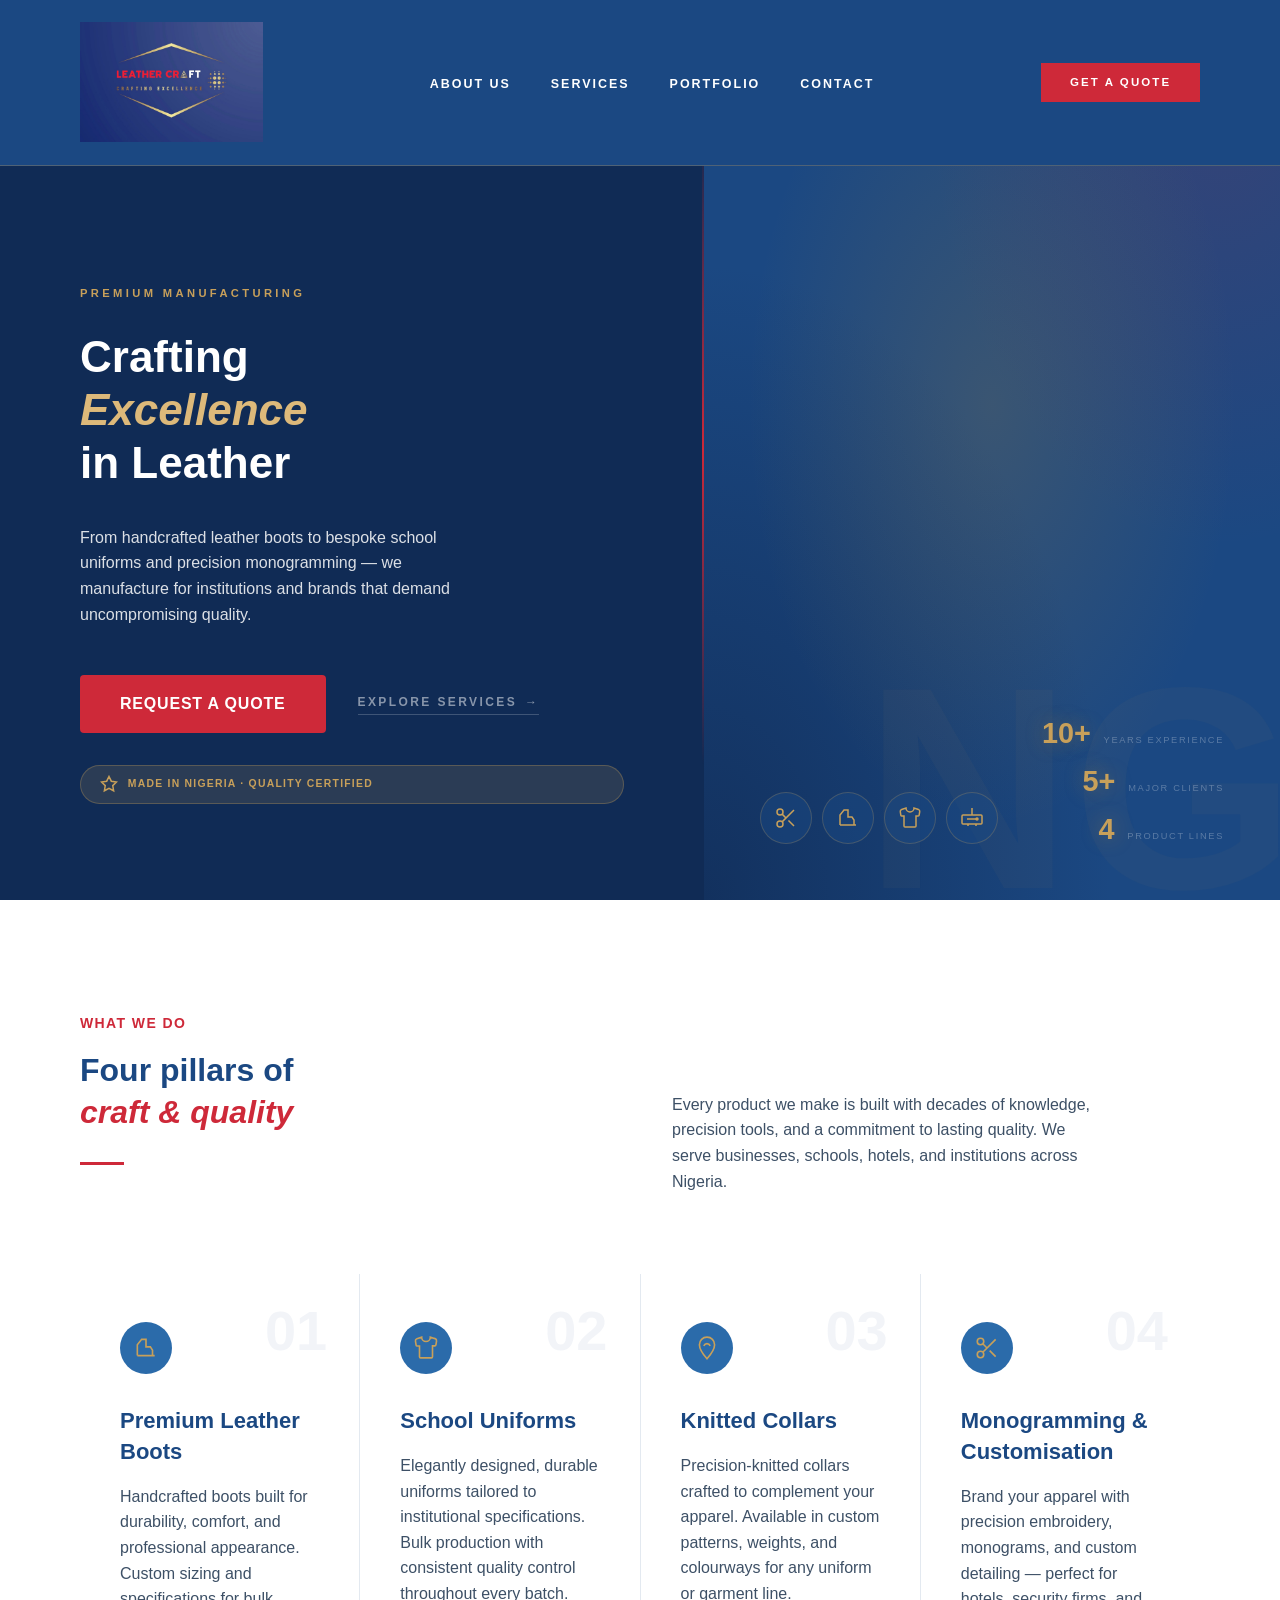
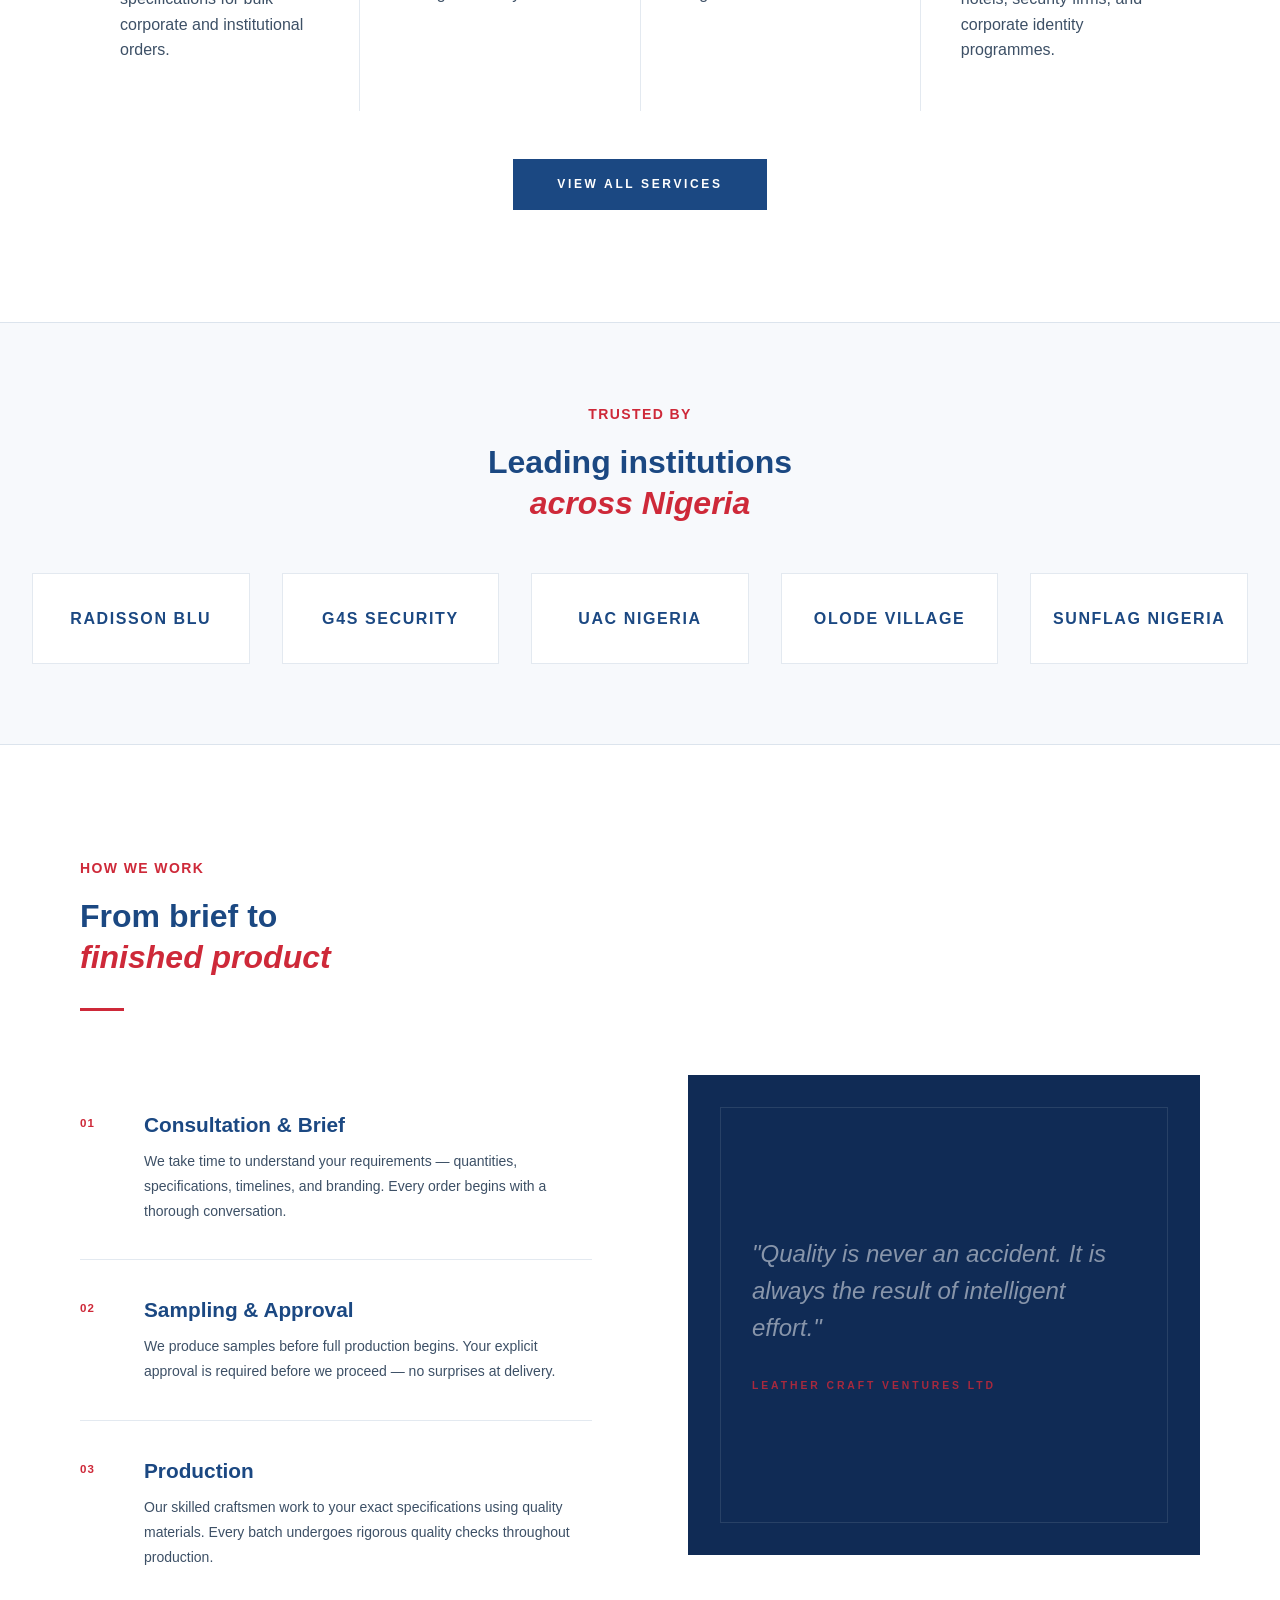
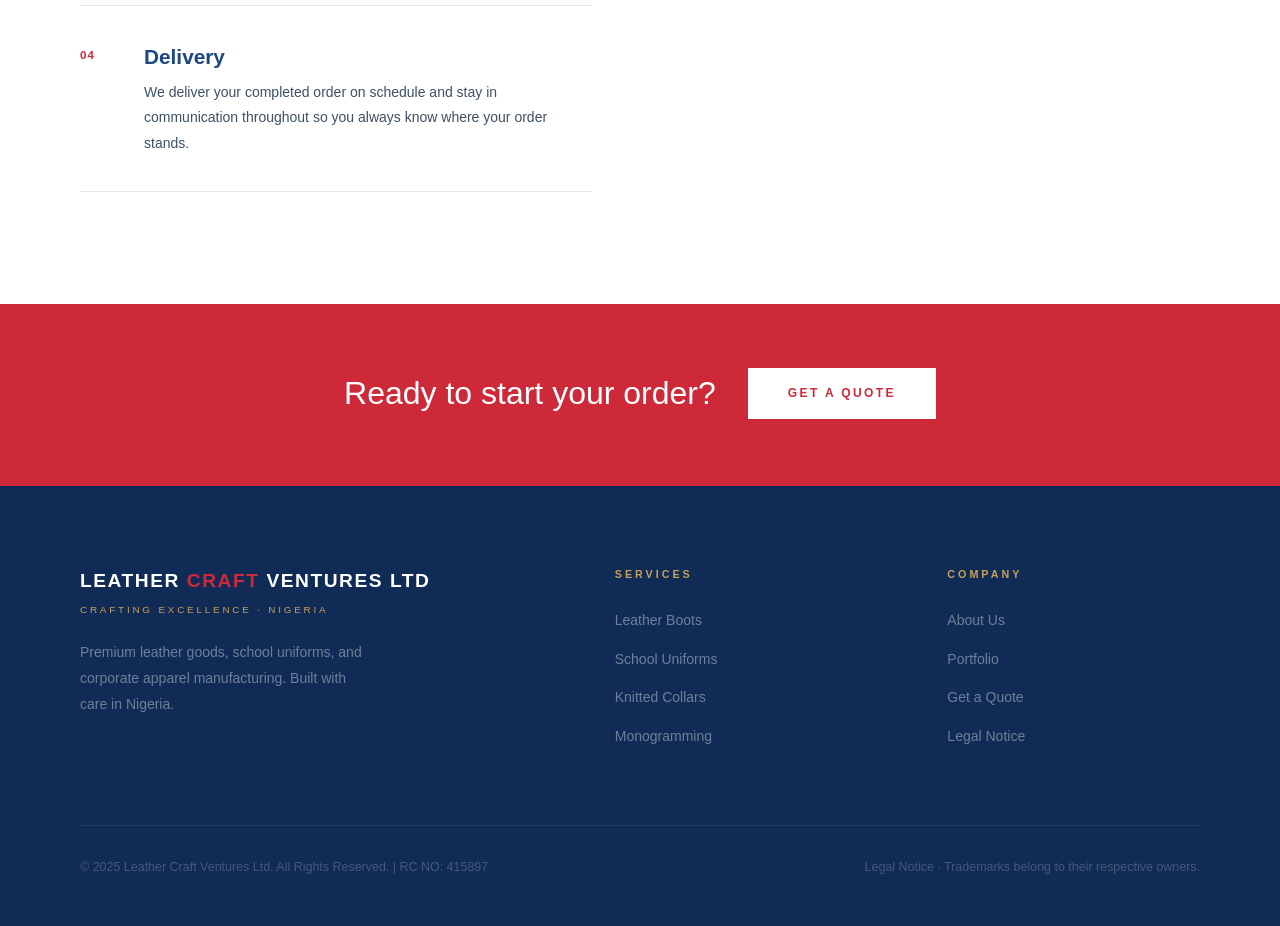
==== commit 6cde76d5: "update: about.html and the rest of the website" ====
--- a/website/index.html
+++ b/website/index.html
@@ -296,7 +296,7 @@
       </nav>
     </div>
     <div class="footer-bottom">
-      <p>© 2025 Leather Craft Ventures Ltd. All Rights Reserved.</p>
+      <p>© 2025 Leather Craft Ventures Ltd. All Rights Reserved. | RC NO: 415897</p>
       <p><a href="legal.html">Legal Notice</a> · Trademarks belong to their respective owners.</p>
     </div>
   </div>
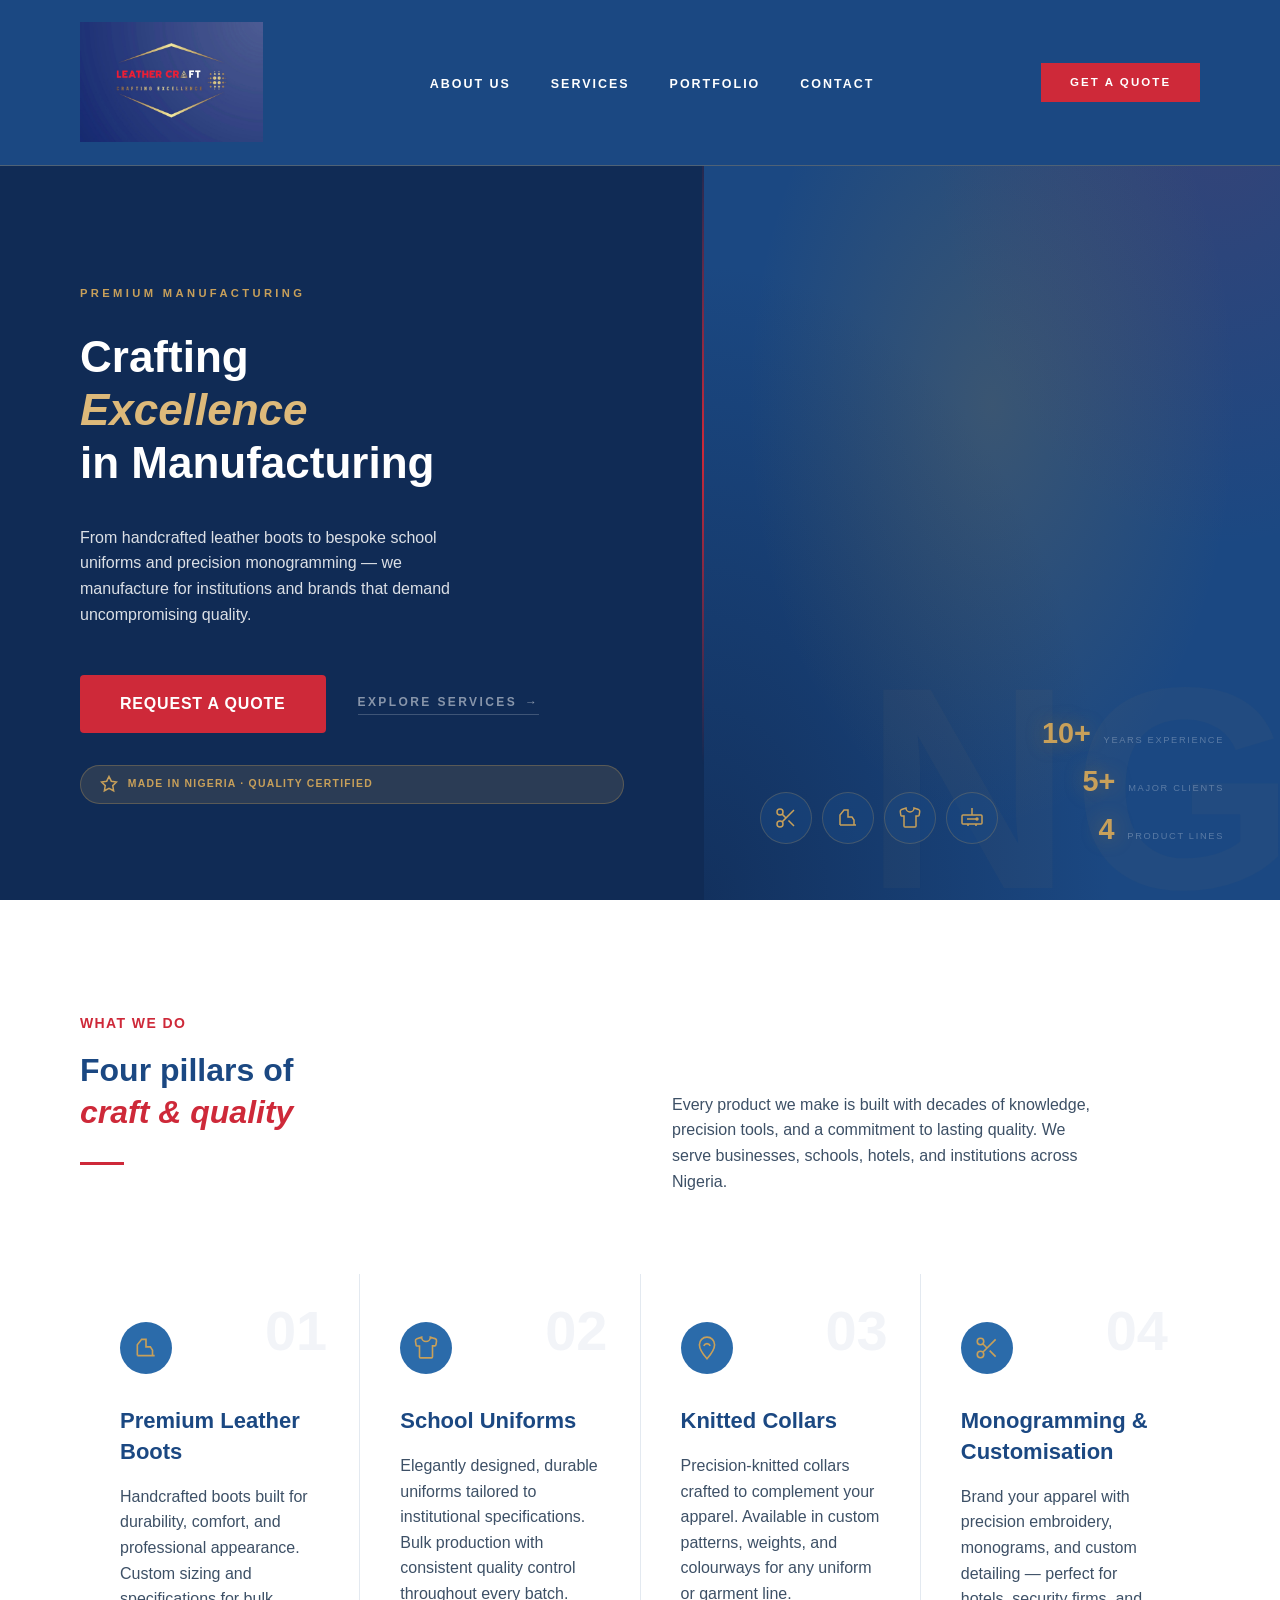
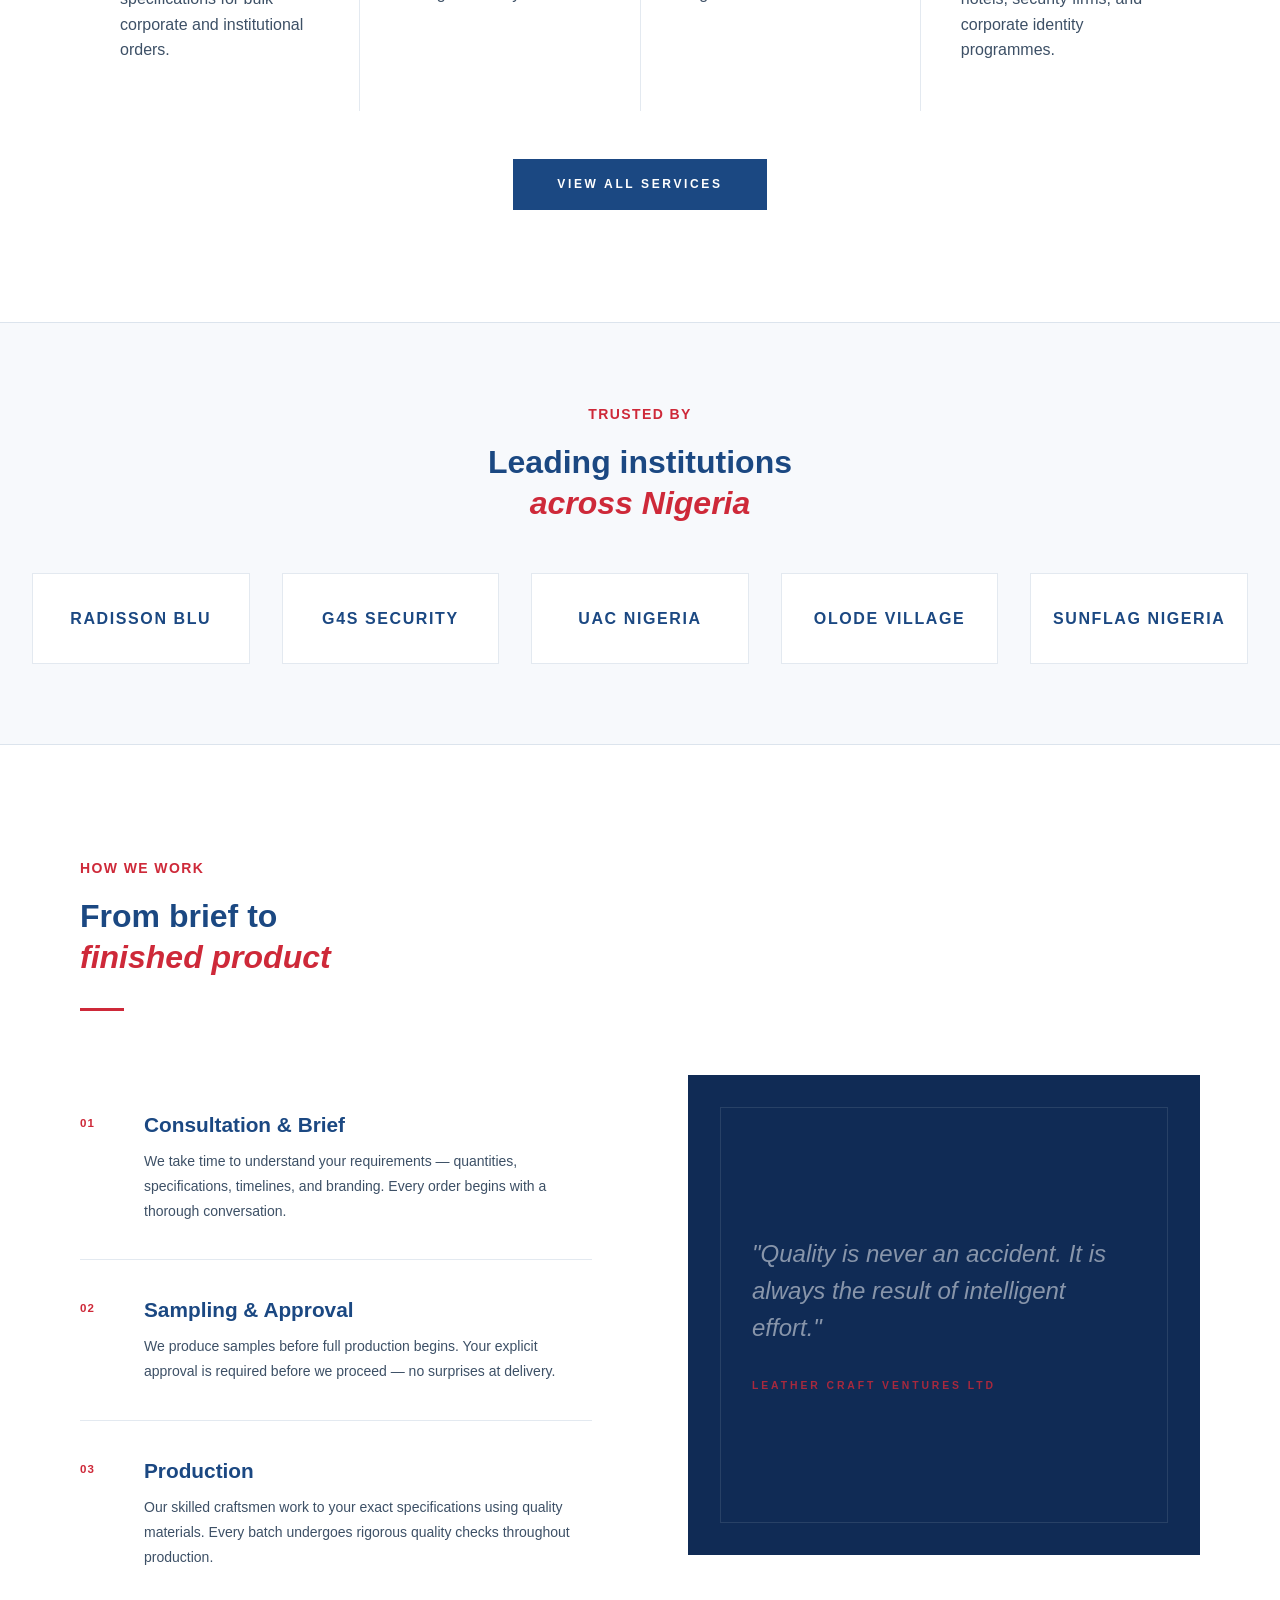
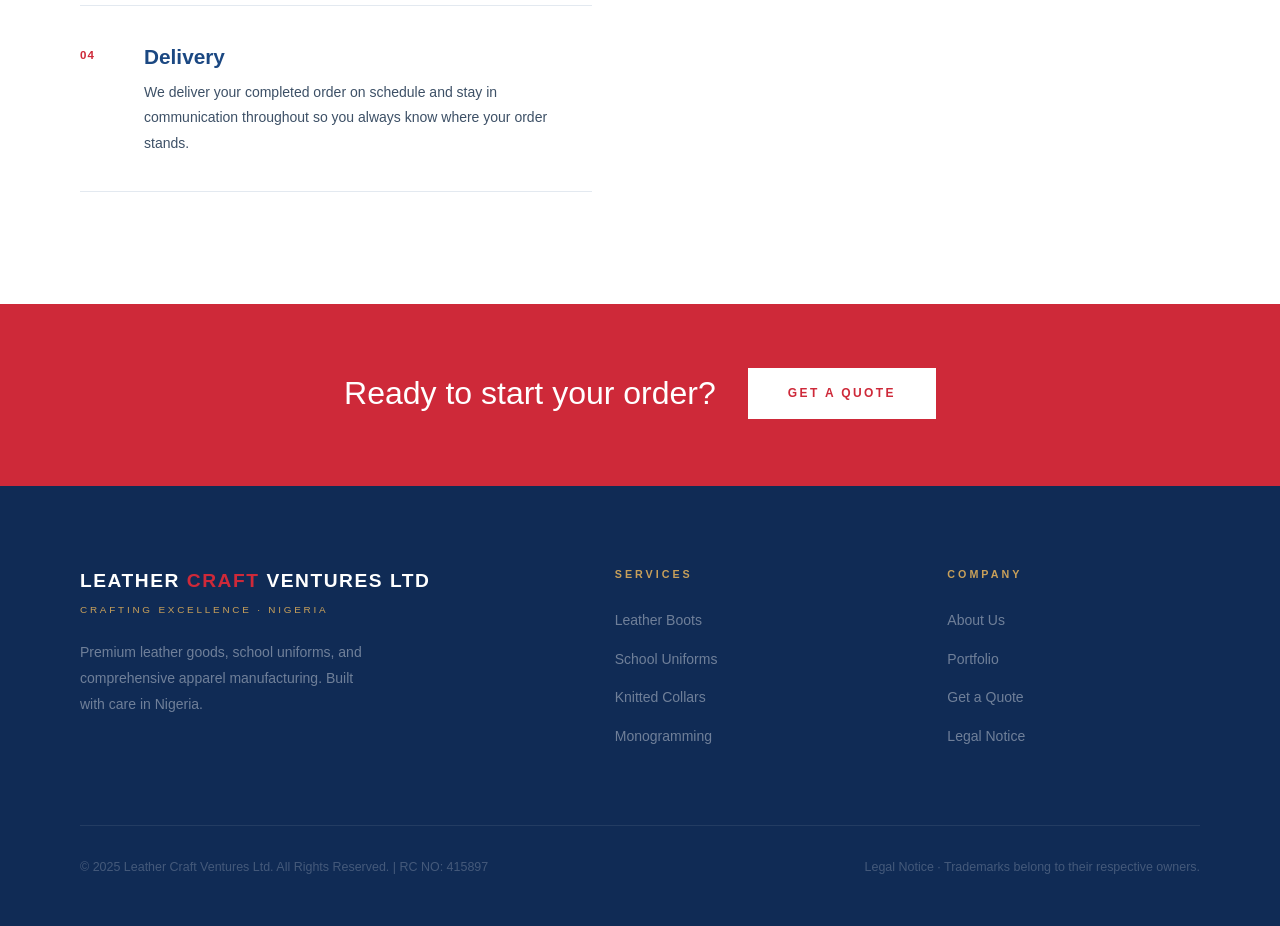
==== commit cac06e7c: "update contact page metadata and footer blurb" ====
--- a/website/index.html
+++ b/website/index.html
@@ -13,7 +13,7 @@
   
   <!-- Open Graph -->
   <meta property="og:title" content="Leather Craft Ventures Ltd — Crafting Excellence" />
-  <meta property="og:description" content="Nigeria's specialists in premium leather boots, school uniforms, knitted collars, and corporate monogramming. Trusted by Radisson Blu, G4S, UAC and more." />
+  <meta property="og:description" content="Nigeria's specialists in premium leather boots, school uniforms, knitted collars, and corporate monogramming. Comprehensive apparel manufacturing trusted by leading institutions." />
   <meta property="og:type" content="website" />
   <meta property="og:url" content="https://leathercraftventures.com/" />
   <meta property="og:image" content="https://leathercraftventures.com/images/og-image.jpg" />
@@ -30,7 +30,7 @@
     "@context": "https://schema.org",
     "@type": "Organization",
     "name": "Leather Craft Ventures Ltd",
-    "description": "Premium leather boots, school uniforms, knitted collars, and corporate monogramming manufacturer in Nigeria",
+    "description": "Premium leather boots, school uniforms, knitted collars, and corporate monogramming manufacturer in Nigeria. Comprehensive apparel and manufacturing solutions.",
     "url": "https://leathercraftventures.com",
     "logo": "https://leathercraftventures.com/images/logo.png",
     "address": {
@@ -81,7 +81,7 @@
 <section id="hero" aria-label="Hero">
   <div class="hero-left">
     <p class="hero-eyebrow">Premium Manufacturing</p>
-    <h1 class="hero-title">Crafting<br><em>Excellence</em>in Leather</h1>
+    <h1 class="hero-title">Crafting<br><em>Excellence</em> in Manufacturing</h1>
     <p class="hero-description">
       From handcrafted leather boots to bespoke school uniforms and precision
       monogramming — we manufacture for institutions and brands that demand
@@ -274,7 +274,7 @@
       <div>
         <p class="footer-brand-name"><span class="footer-leather">Leather</span> <span class="footer-craft">Craft</span> Ventures Ltd</p>
         <p class="footer-brand-tag">Crafting Excellence · Nigeria</p>
-        <p class="footer-brand-blurb">Premium leather goods, school uniforms, and corporate apparel manufacturing. Built with care in Nigeria.</p>
+        <p class="footer-brand-blurb">Premium leather goods, school uniforms, and comprehensive apparel manufacturing. Built with care in Nigeria.</p>
       </div>
       <nav class="footer-col" aria-label="Services navigation">
         <h4>Services</h4>
--- a/website/css/style.css
+++ b/website/css/style.css
@@ -7,6 +7,59 @@
      Steel   #2B6BAA  — icon circles, highlights
      Gold    #C8A05A  — labels, premium details
    ============================================================ */
+
+/* Mobile-first CSS custom properties */
+:root {
+  /* Viewport units that work better on mobile */
+  --vh: 1vh;
+  --mobile-nav-height: 70px;
+}
+
+/* Improve mobile performance */
+* {
+  -webkit-tap-highlight-color: transparent;
+}
+
+/* Better mobile scrolling */
+body {
+  -webkit-overflow-scrolling: touch;
+  scroll-behavior: smooth;
+}
+
+/* Loading state */
+body:not(.loaded) {
+  overflow: hidden;
+}
+
+body:not(.loaded) .reveal {
+  opacity: 0;
+  transform: translateY(20px);
+}
+
+/* Mobile-specific classes */
+.is-mobile .hero-left {
+  min-height: calc(var(--vh, 1vh) * 100);
+}
+
+.is-touch button,
+.is-touch .btn-primary,
+.is-touch .btn-navy,
+.is-touch .btn-outline,
+.is-touch .btn-white {
+  touch-action: manipulation;
+  user-select: none;
+}
+
+/* Prevent zoom on input focus for iOS */
+@supports (-webkit-touch-callout: none) {
+  input[type="text"],
+  input[type="email"],
+  input[type="tel"],
+  select,
+  textarea {
+    font-size: 16px !important;
+  }
+}
 
 /* ─────────────────────────────────────────
    DESIGN TOKENS
@@ -1255,37 +1308,342 @@
 /* ─────────────────────────────────────────
    RESPONSIVE
 ───────────────────────────────────────── */
+
+/* Large tablets and small desktops */
+@media (max-width: 1200px) {
+  :root { --section-pad: 6rem 4rem; }
+  #site-nav, #site-nav.scrolled { padding: 1.2rem 4rem; }
+  .hero-left { padding: 8rem 4rem 5rem; }
+  .services-header { grid-template-columns: 1fr; gap: 2.5rem; }
+  .process-layout { gap: 4rem; }
+  .contact-layout { gap: 5rem; }
+}
+
+/* Tablets */
 @media (max-width: 1100px) {
   :root { --section-pad: 5rem 3rem; }
-  #site-nav, #site-nav.scrolled     { padding-left: 3rem; padding-right: 3rem; }
-  #hero                              { grid-template-columns: 1fr; }
-  .hero-right                        { display: none; }
-  .hero-left                         { padding: 9rem 3rem 5rem; }  .services-header                   { grid-template-columns: 1fr; gap: 2rem; }
-  .services-grid                     { grid-template-columns: 1fr 1fr; }
-  .process-layout                    { grid-template-columns: 1fr; }
-  .process-panel                     { display: none; }
-  .contact-layout                    { grid-template-columns: 1fr; gap: 3rem; }
-  .footer-grid                       { grid-template-columns: 1fr 1fr; gap: 3rem; }
-  .nav-links, .nav-quote             { display: none; }
-  .nav-hamburger                     { display: flex; }
-  .page-hero                         { padding: 9rem 3rem 5rem; }
-  .page-hero::after                  { left: 3rem; }
-  .cta-strip                         { padding: 3rem; }
-  .portfolio-grid                    { grid-template-columns: 1fr 1fr; }
-}
-
+  #site-nav, #site-nav.scrolled { padding: 1.2rem 3rem; }
+  
+  /* Hero adjustments */
+  #hero { grid-template-columns: 1fr; }
+  .hero-right { display: none; }
+  .hero-left { padding: 9rem 3rem 5rem; }
+  .hero-left::after { display: none; }
+  
+  /* Services grid */
+  .services-header { grid-template-columns: 1fr; gap: 2rem; }
+  .services-grid { grid-template-columns: 1fr 1fr; }
+  
+  /* Process layout */
+  .process-layout { grid-template-columns: 1fr; gap: 3rem; }
+  .process-panel { display: none; }
+  
+  /* Contact layout */
+  .contact-layout { grid-template-columns: 1fr; gap: 4rem; }
+  
+  /* Footer */
+  .footer-grid { grid-template-columns: 1fr 1fr; gap: 3rem; }
+  
+  /* Navigation - show mobile menu */
+  .nav-links, .nav-quote { display: none; }
+  .nav-hamburger { display: flex; }
+  
+  /* Page hero */
+  .page-hero { padding: 9rem 3rem 5rem; }
+  .page-hero::after { left: 3rem; }
+  
+  /* CTA strip */
+  .cta-strip { padding: 3rem; }
+  
+  /* Portfolio */
+  .portfolio-grid { grid-template-columns: 1fr 1fr; }
+  
+  /* About page specific */
+  .about-story-grid { grid-template-columns: 1fr !important; gap: 3rem !important; }
+  .about-team-grid { grid-template-columns: 1fr !important; gap: 3rem !important; }
+}
+
+/* Small tablets and large phones */
+@media (max-width: 768px) {
+  :root { 
+    --section-pad: 4rem 2rem;
+    --max-width: 100%;
+  }
+  
+  /* Typography scaling */
+  h1, .hero-title, .page-hero-title { font-size: 36px; }
+  h2, .section-title { font-size: 28px; }
+  h3, .service-name { font-size: 20px; }
+  
+  /* Navigation */
+  #site-nav, #site-nav.scrolled { padding: 1rem 2rem; }
+  .nav-logo img { height: 80px !important; }
+  
+  /* Hero */
+  .hero-left { padding: 7rem 2rem 4rem; }
+  .hero-title { font-size: 36px; }
+  .hero-ctas { flex-direction: column; align-items: stretch; gap: 1rem; }
+  .hero-ctas .btn-primary,
+  .hero-ctas .btn-outline { text-align: center; }
+  
+  /* Services */
+  .services-grid { grid-template-columns: 1fr; }
+  .service-card { padding: 2.5rem 2rem; }
+  
+  /* Clients */
+  .clients-inner { flex-direction: column; align-items: flex-start; gap: 2rem; }
+  .clients-names { gap: 2rem; flex-wrap: wrap; }
+  
+  /* Forms */
+  .form-row { grid-template-columns: 1fr; }
+  
+  /* Footer */
+  .footer-grid { grid-template-columns: 1fr; gap: 2.5rem; }
+  .footer-bottom { flex-direction: column; text-align: center; gap: 1.5rem; }
+  
+  /* Page hero */
+  .page-hero { padding: 8rem 2rem 4rem; }
+  .page-hero::after { left: 2rem; }
+  .page-hero-title { font-size: 2.5rem; }
+  
+  /* CTA strip */
+  .cta-strip { padding: 3rem 2rem; flex-direction: column; align-items: stretch; text-align: center; }
+  
+  /* Portfolio */
+  .portfolio-grid { grid-template-columns: 1fr; }
+  
+  /* About page achievements */
+  .achievements-grid { grid-template-columns: 1fr !important; }
+  .achievement-card { text-align: center !important; }
+}
+
+/* Mobile phones */
 @media (max-width: 640px) {
-  :root { --section-pad: 4rem 1.5rem; }
-  #site-nav, #site-nav.scrolled     { padding-left: 1.5rem; padding-right: 1.5rem; }
-  .hero-left                         { padding: 7rem 1.5rem 4rem; }
-  .services-grid                     { grid-template-columns: 1fr; }
-  .form-row                          { grid-template-columns: 1fr; }
-  .footer-grid                       { grid-template-columns: 1fr; gap: 2.5rem; }
-  .footer-bottom                     { flex-direction: column; text-align: center; }
-  .clients-inner                     { flex-direction: column; align-items: flex-start; }
-  .clients-names                     { gap: 2rem; }
-  .page-hero                         { padding: 8rem 1.5rem 4rem; }
-  .page-hero::after                  { left: 1.5rem; }
-  .cta-strip                         { padding: 2.5rem 1.5rem; flex-direction: column; align-items: flex-start; }
-  .portfolio-grid                    { grid-template-columns: 1fr; }
+  :root { --section-pad: 3rem 1.5rem; }
+  
+  /* Typography */
+  h1, .hero-title, .page-hero-title { font-size: 32px; }
+  h2, .section-title { font-size: 24px; }
+  h3, .service-name { font-size: 18px; }
+  p, .hero-description, .service-desc { font-size: 15px; }
+  
+  /* Navigation */
+  #site-nav, #site-nav.scrolled { padding: 1rem 1.5rem; }
+  .nav-logo img { height: 70px !important; }
+  
+  /* Mobile menu improvements */
+  .mobile-menu { padding: 4.5rem 2rem 2rem; }
+  .mobile-menu a { font-size: 1.1rem; padding: 1.2rem 0; }
+  
+  /* Hero */
+  .hero-left { padding: 6rem 1.5rem 3rem; }
+  .hero-title { font-size: 32px; line-height: 1.1; }
+  .hero-description { font-size: 15px; max-width: none; }
+  
+  /* Services */
+  .service-card { padding: 2rem 1.5rem; }
+  .service-index { font-size: 2.5rem; top: 1.5rem; right: 1.5rem; }
+  
+  /* Process steps */
+  .process-step { grid-template-columns: 2rem 1fr; gap: 1rem; padding: 1.8rem 0; }
+  .step-title { font-size: 1.1rem; }
+  .step-body { font-size: 0.85rem; }
+  
+  /* Contact */
+  .contact-layout { gap: 3rem; }
+  
+  /* Footer */
+  #site-footer { padding: 4rem 1.5rem 2rem; }
+  .footer-brand-blurb { max-width: none; }
+  
+  /* Page hero */
+  .page-hero { padding: 7rem 1.5rem 3rem; }
+  .page-hero::after { left: 1.5rem; }
+  .page-hero-title { font-size: 2.2rem; }
+  
+  /* CTA strip */
+  .cta-strip { padding: 2.5rem 1.5rem; }
+  .cta-strip-text { font-size: 1.3rem; text-align: center; }
+  
+  /* Buttons */
+  .btn-primary, .btn-navy, .btn-white { padding: 1rem 2rem; font-size: 14px; }
+  
+  /* Portfolio cards */
+  .portfolio-card-body { padding: 1.5rem; }
+  .portfolio-card-title { font-size: 1rem; }
+  .portfolio-card-desc { font-size: 0.85rem; }
+}
+
+/* Small mobile phones */
+@media (max-width: 480px) {
+  :root { --section-pad: 2.5rem 1rem; }
+  
+  /* Typography */
+  h1, .hero-title, .page-hero-title { font-size: 28px; }
+  h2, .section-title { font-size: 22px; }
+  h3, .service-name { font-size: 16px; }
+  p, .hero-description, .service-desc { font-size: 14px; }
+  
+  /* Navigation */
+  #site-nav, #site-nav.scrolled { padding: 0.8rem 1rem; }
+  .nav-logo img { height: 60px !important; }
+  
+  /* Mobile menu */
+  .mobile-menu { padding: 4rem 1.5rem 1.5rem; }
+  
+  /* Hero */
+  .hero-left { padding: 5rem 1rem 2.5rem; }
+  .hero-title { font-size: 28px; }
+  .hero-description { font-size: 14px; }
+  .hero-ctas { gap: 0.8rem; }
+  
+  /* Services */
+  .service-card { padding: 1.5rem 1rem; }
+  .service-icon-wrap { width: 44px; height: 44px; margin-bottom: 1.5rem; }
+  .service-icon-wrap svg { width: 22px; height: 22px; }
+  
+  /* Footer */
+  #site-footer { padding: 3rem 1rem 1.5rem; }
+  .footer-grid { gap: 2rem; }
+  
+  /* Page hero */
+  .page-hero { padding: 6rem 1rem 2.5rem; }
+  .page-hero::after { left: 1rem; width: 32px; }
+  .page-hero-title { font-size: 2rem; }
+  
+  /* CTA strip */
+  .cta-strip { padding: 2rem 1rem; }
+  .cta-strip-text { font-size: 1.2rem; }
+  
+  /* Buttons */
+  .btn-primary, .btn-navy, .btn-white { padding: 0.9rem 1.5rem; font-size: 13px; }
+  
+  /* Form improvements */
+  .form-group input,
+  .form-group select,
+  .form-group textarea { padding: 0.8rem 1rem; font-size: 14px; }
+  
+  .form-submit { padding: 1rem; font-size: 13px; }
+}
+
+/* Touch device optimizations */
+@media (hover: none) and (pointer: coarse) {
+  /* Increase touch targets */
+  .nav-links a { padding: 0.5rem; }
+  .btn-primary, .btn-navy, .btn-outline, .btn-white { min-height: 44px; }
+  .form-group input,
+  .form-group select,
+  .form-group textarea { min-height: 44px; }
+  
+  /* Remove hover effects that don't work on touch */
+  .service-card:hover,
+  .portfolio-card:hover,
+  .client-logo:hover {
+    transform: none;
+    box-shadow: none;
+  }
+  
+  .service-card:hover::before {
+    transform: scaleX(0);
+  }
+}
+
+/* High DPI displays */
+@media (-webkit-min-device-pixel-ratio: 2), (min-resolution: 192dpi) {
+  /* Ensure crisp rendering on retina displays */
+  .brand-rule,
+  .page-hero::after {
+    transform: translateZ(0);
+  }
+}
+
+/* Landscape orientation on mobile */
+@media (max-width: 768px) and (orientation: landscape) {
+  .hero-left { padding: 4rem 2rem 3rem; }
+  .page-hero { padding: 5rem 2rem 3rem; }
+  .mobile-menu { padding: 3rem 2rem 2rem; }
+}
+
+/* About page specific mobile optimizations */
+@media (max-width: 768px) {
+  /* Company story grid */
+  section[style*="grid-template-columns: 1fr 1fr"] {
+    display: block !important;
+  }
+  
+  section[style*="grid-template-columns: 1fr 1fr"] > div:first-child {
+    margin-bottom: 3rem;
+  }
+  
+  /* Achievements section */
+  div[style*="grid-template-columns: repeat(3, 1fr)"] {
+    grid-template-columns: 1fr !important;
+    gap: 2rem !important;
+  }
+  
+  /* Team section */
+  div[style*="grid-template-columns: 1fr 1.5fr"] {
+    grid-template-columns: 1fr !important;
+    gap: 3rem !important;
+  }
+  
+  /* Three pillars section */
+  div[style*="grid-template-columns: repeat(3, 1fr)"] {
+    grid-template-columns: 1fr !important;
+  }
+}
+
+/* Services page mobile optimizations */
+@media (max-width: 768px) {
+  article[style*="grid-template-columns: auto 1fr"] {
+    grid-template-columns: 1fr !important;
+    gap: 1.5rem !important;
+  }
+  
+  article[style*="grid-template-columns: auto 1fr"] > div:first-child {
+    justify-self: start;
+  }
+}
+
+/* Contact page mobile optimizations */
+@media (max-width: 768px) {
+  div[style*="grid-template-columns: 1fr 1.4fr"] {
+    grid-template-columns: 1fr !important;
+    gap: 3rem !important;
+  }
+}
+
+/* Ensure images are responsive */
+img {
+  max-width: 100%;
+  height: auto;
+}
+
+/* Prevent horizontal scroll */
+body {
+  overflow-x: hidden;
+}
+
+/* Improve text readability on mobile */
+@media (max-width: 640px) {
+  body {
+    -webkit-text-size-adjust: 100%;
+    text-size-adjust: 100%;
+  }
+}
+
+/* Focus improvements for mobile */
+@media (max-width: 768px) {
+  .skip-link:focus {
+    font-size: 16px;
+    padding: 1rem 1.5rem;
+  }
+  
+  button:focus,
+  input:focus,
+  select:focus,
+  textarea:focus {
+    outline: 2px solid var(--crimson);
+    outline-offset: 2px;
+  }
 }
